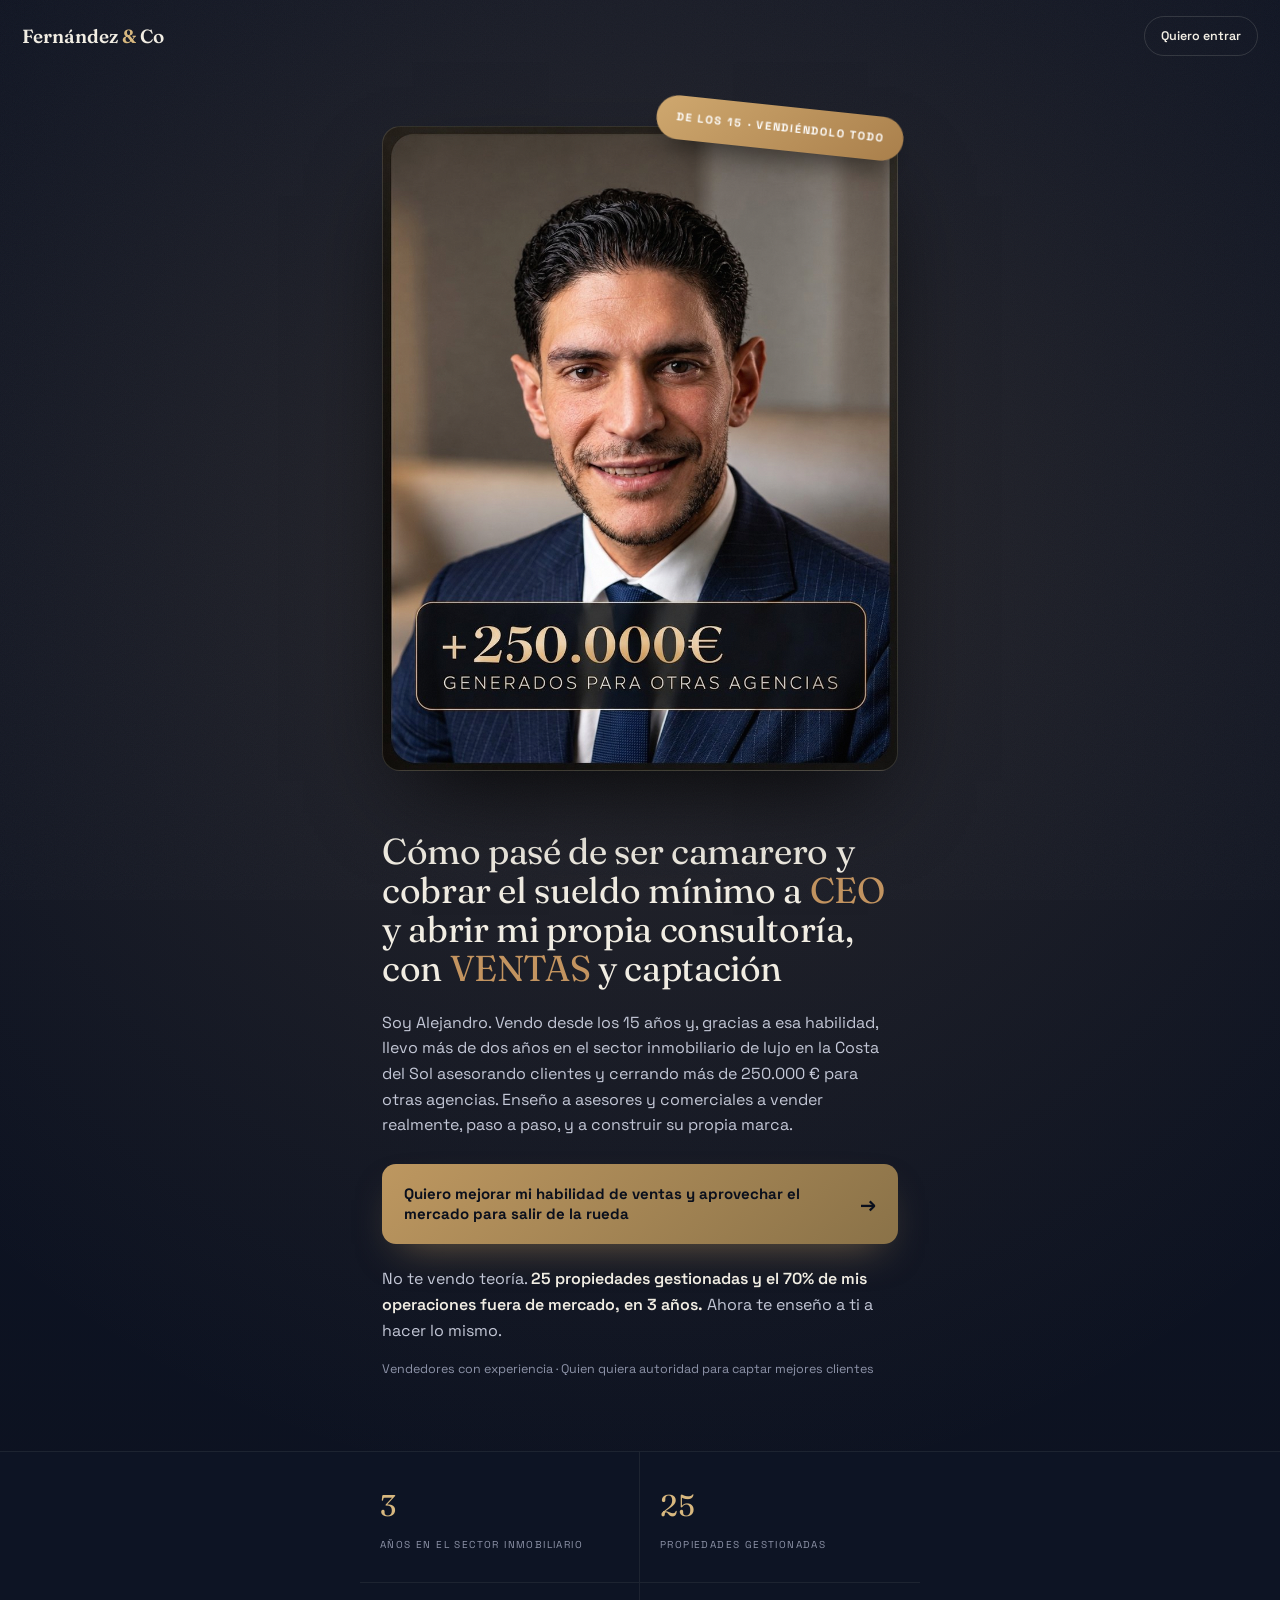
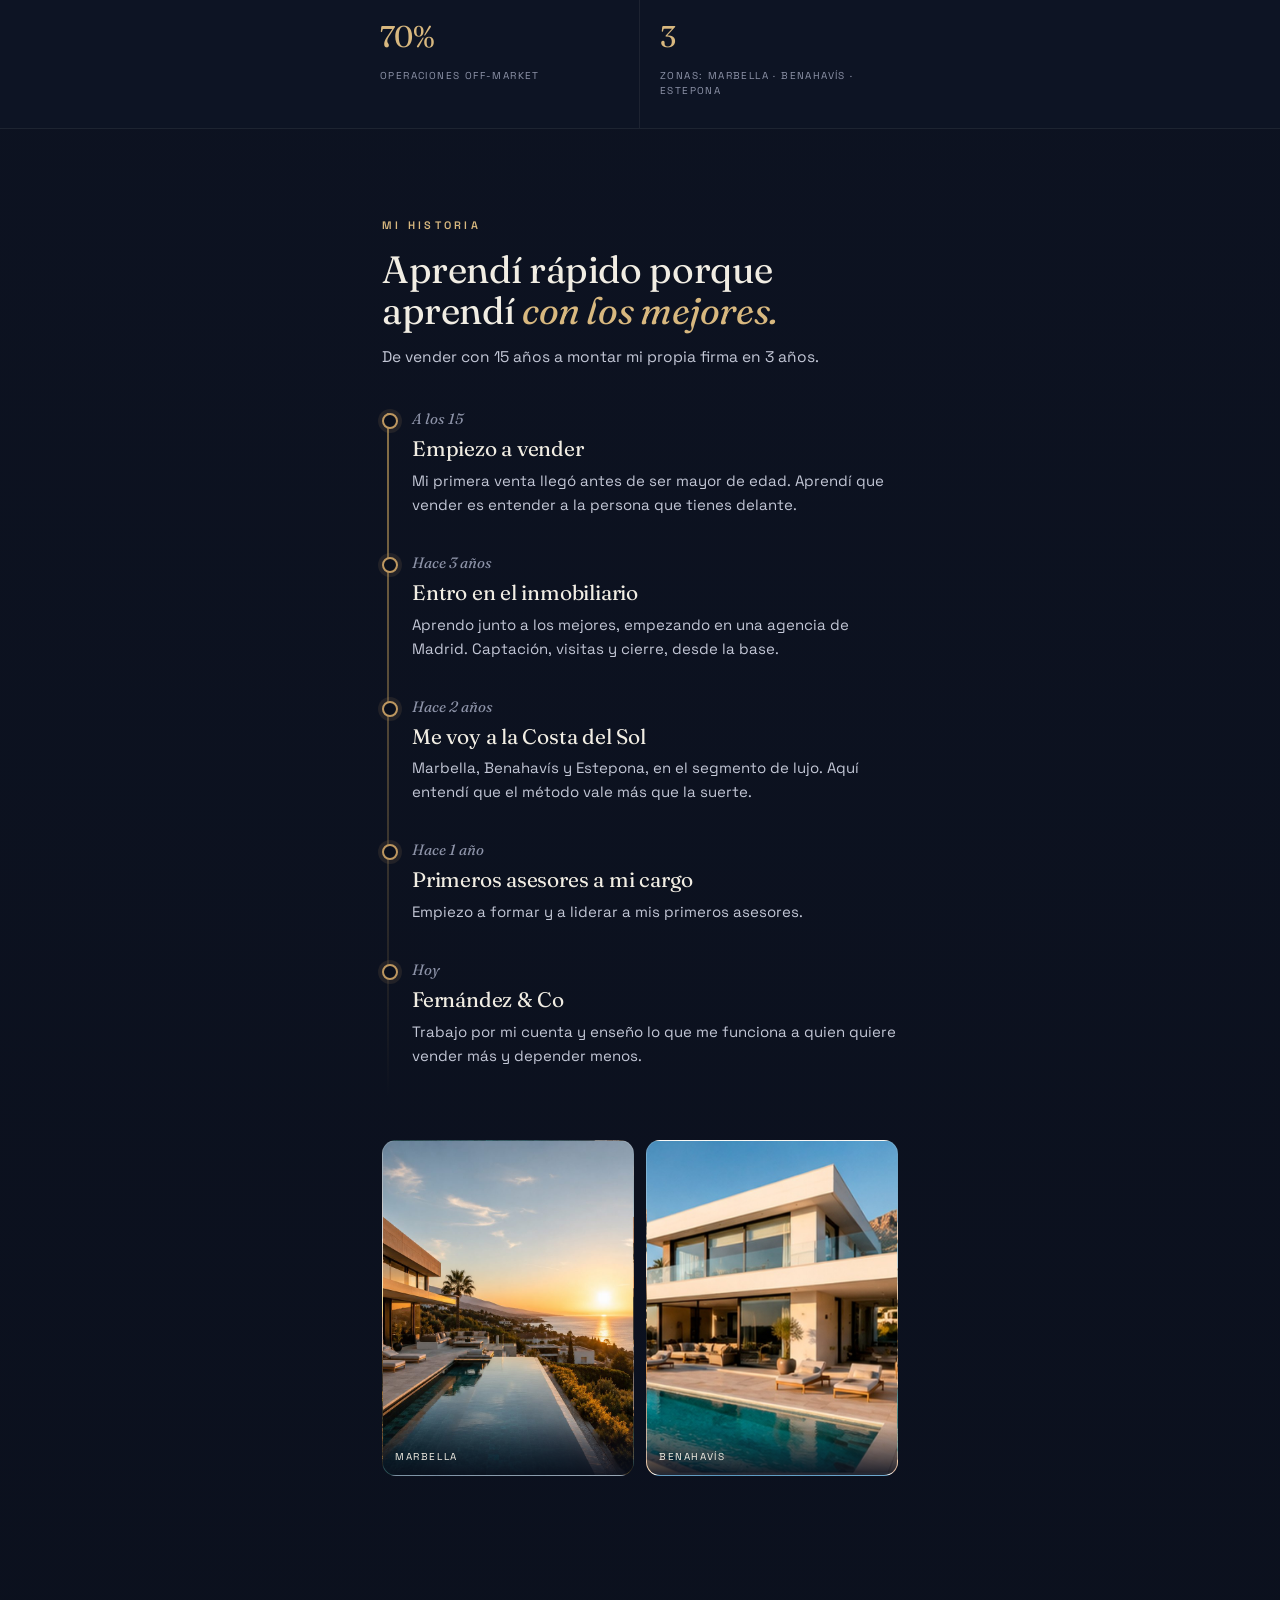
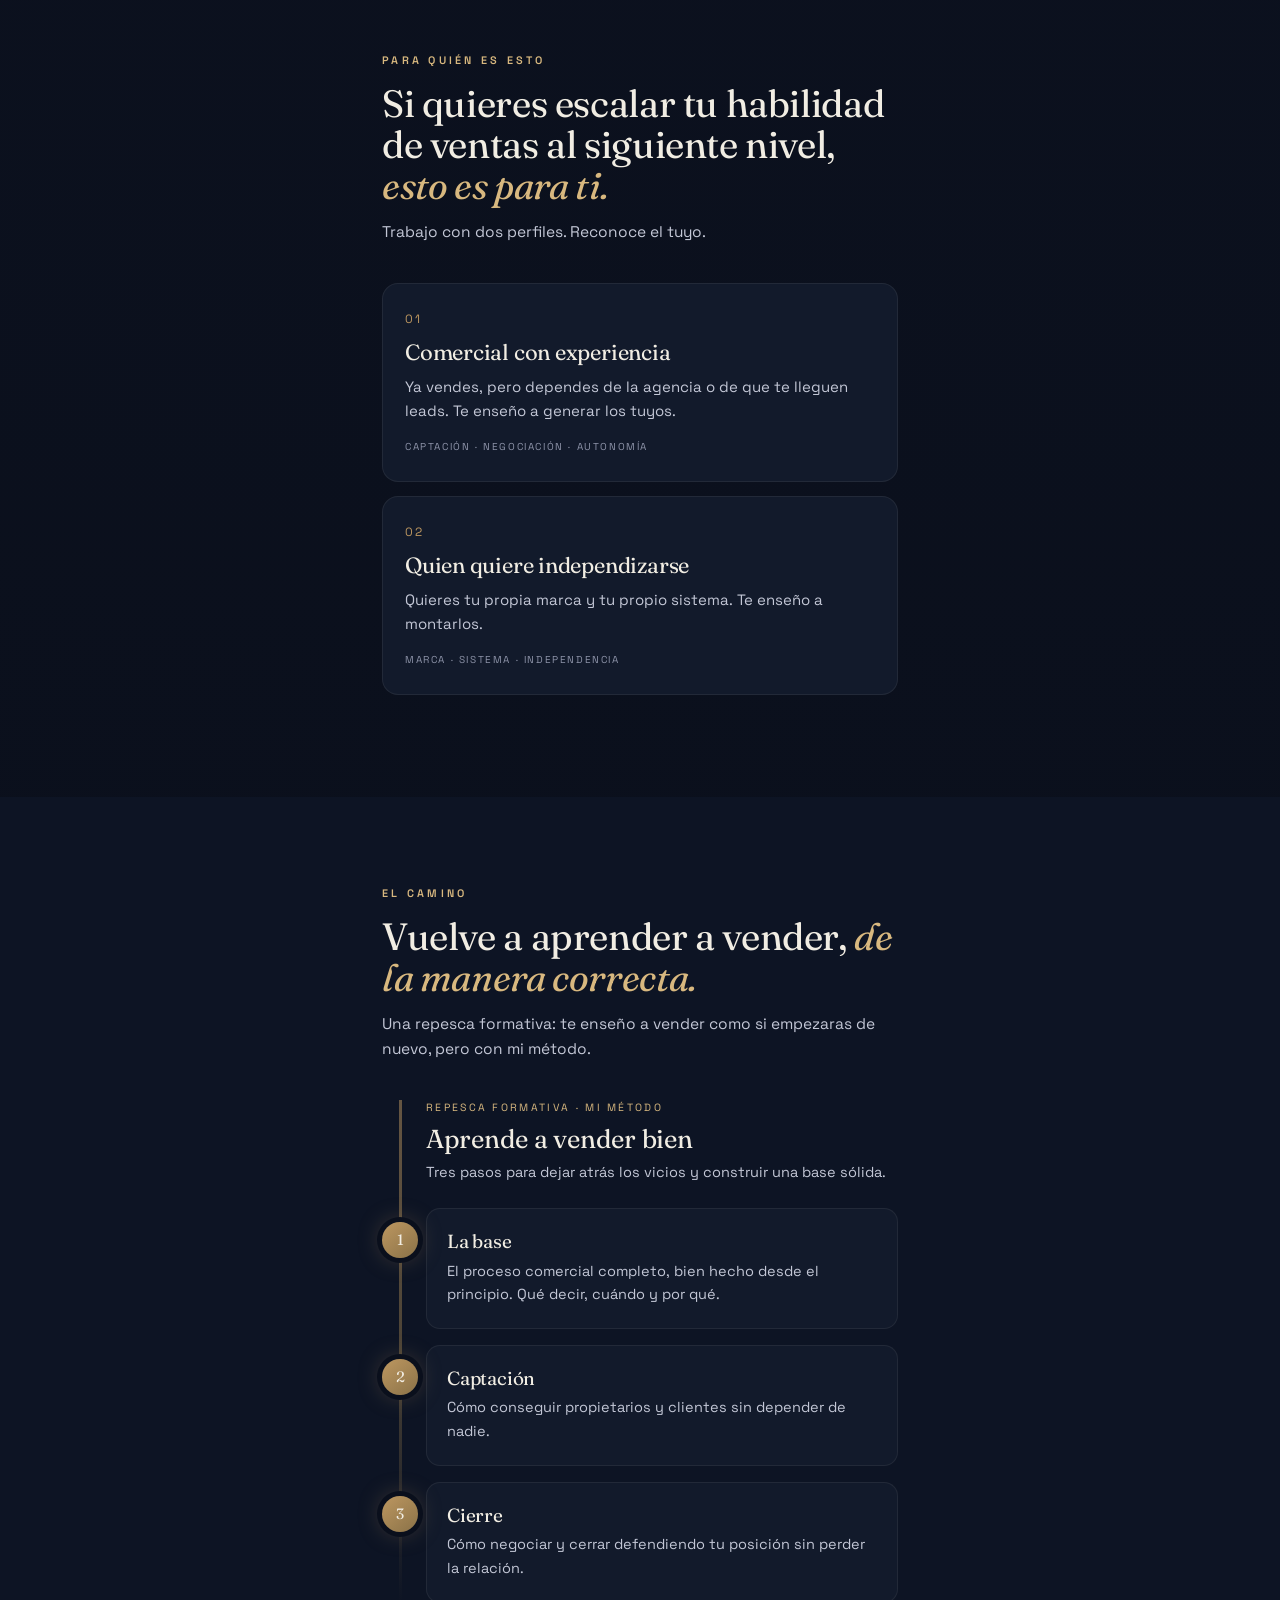
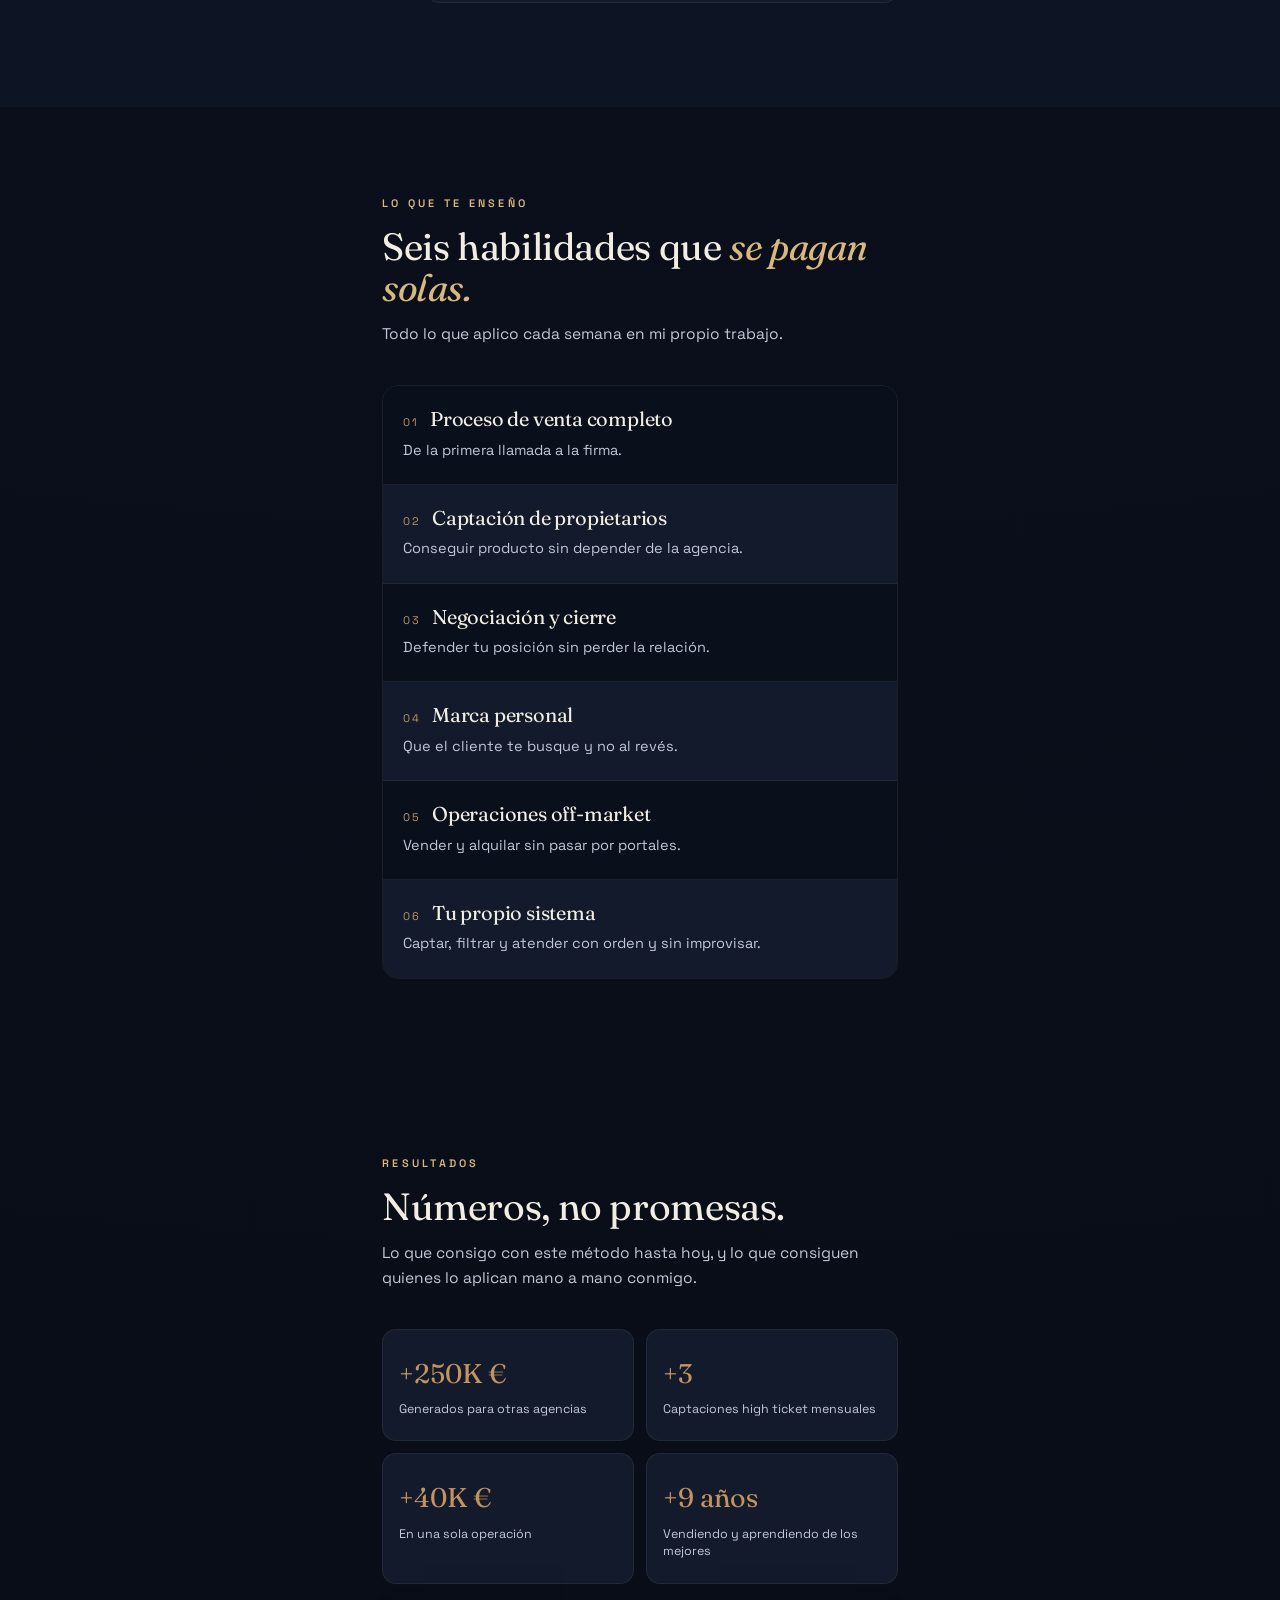
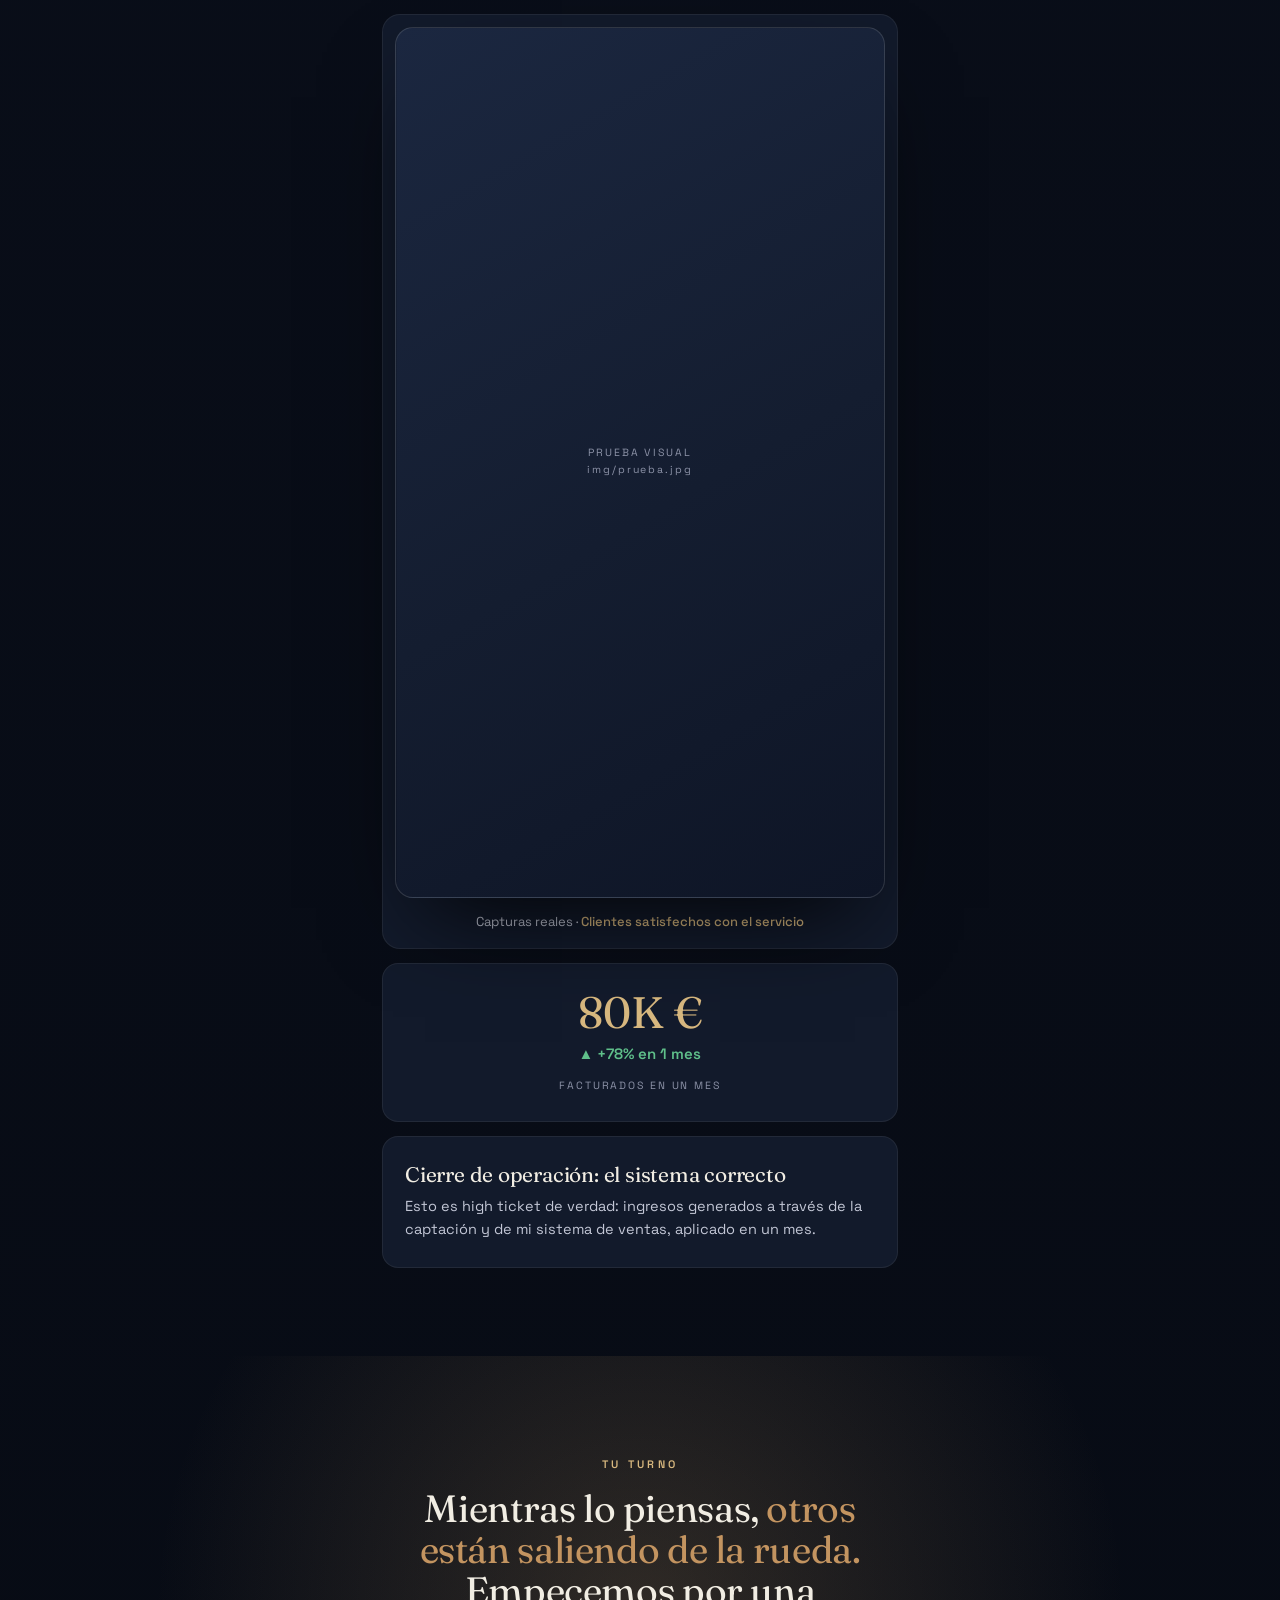
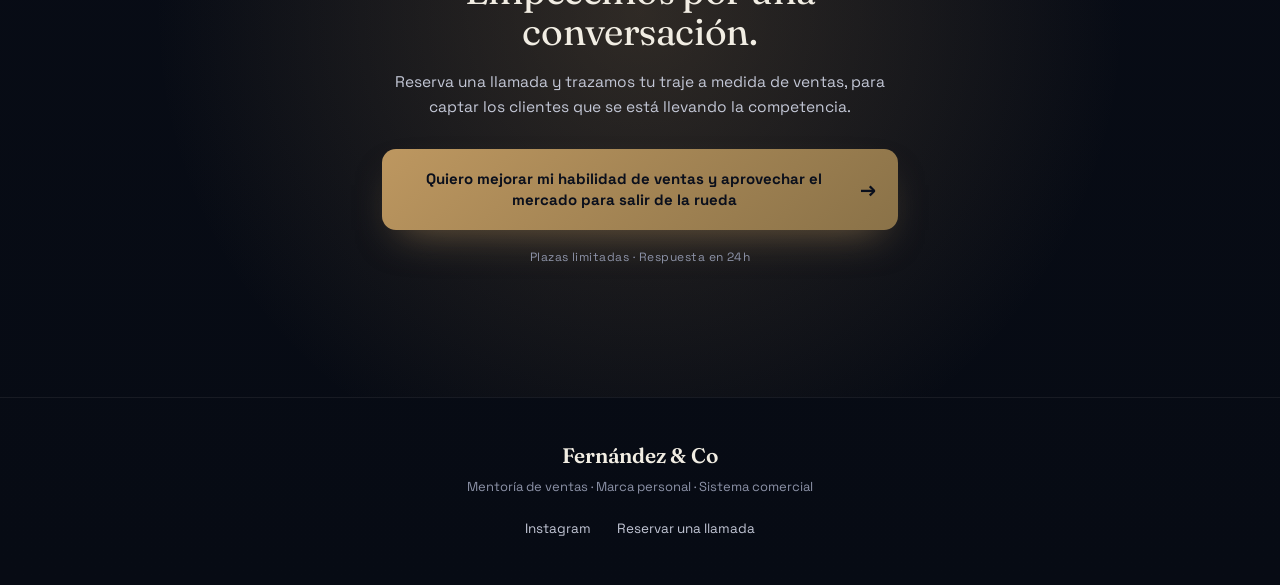
==== index.html @ 649ecc11 "Add files via upload" ====
<!DOCTYPE html>
<html lang="es">
<head>
<meta charset="UTF-8">
<meta name="viewport" content="width=device-width, initial-scale=1.0, viewport-fit=cover">
<title>Fernández &amp; Co — Mentoría de ventas inmobiliarias</title>
<meta name="description" content="Mentoría de ventas para asesores inmobiliarios. Aprende a captar, cerrar y montar tu propio sistema con Alejandro, asesor en la Costa del Sol.">
<link rel="preconnect" href="https://fonts.googleapis.com">
<link rel="preconnect" href="https://fonts.gstatic.com" crossorigin>
<link href="https://fonts.googleapis.com/css2?family=Fraunces:ital,opsz,wght@0,9..144,300;0,9..144,400;0,9..144,600;1,9..144,300;1,9..144,400&family=Space+Grotesk:wght@400;500;600;700&display=swap" rel="stylesheet">
<style>
/* =====================================================================
   ESTRUCTURA (de arriba abajo, una sola columna):
   01 NAV fija          06 EL CAMINO (ruta 1 + puente + ruta 2)
   02 HERO + foto       07 LO QUE DOMINO (lista numerada)
   03 CIFRAS 2x2        08 RESULTADOS (4 cifras + prueba visual)
   04 HISTORIA          09 CTA FINAL
   05 PARA QUIÉN ES     10 FOOTER

   DÓNDE VAN LAS FOTOS (crea una carpeta "img" junto a este archivo):
     img/retrato.jpg  → vertical 1000x1280 · hero
     img/lugar-1.jpg  → vertical 800x900  · historia, izquierda
     img/lugar-2.jpg  → vertical 800x900  · historia, derecha
     img/prueba.jpg   → vertical 780x1365 · captura de pantalla / prueba
   Mientras no existan, se ve un marco con degradado. Nada se rompe.
   ===================================================================== */

:root{
  --bg:#0A0F1C;
  --bg-2:#0D1424;
  --panel:#121A2B;
  --panel-2:#161F34;
  --ink:#F1EDE3;
  --ink-soft:#C3C7D6;
  --ink-dim:#8D93A8;
  --accent:#BD9760;
  --accent-2:#8A7248;
  --accent-bright:#D8B87F;
  --line:rgba(241,237,227,0.14);
  --line-soft:rgba(241,237,227,0.07);
  --maxw:560px;

  --img-retrato:url('[data-uri]');
  --img-lugar1:url('[data-uri]');
  --img-lugar2:url('[data-uri]');
  --img-prueba:url('img/prueba.jpg');
  --ph:linear-gradient(150deg,#1B2740 0%,#141D30 55%,#0E1526 100%);
}
*{margin:0;padding:0;box-sizing:border-box;}
html{scroll-behavior:smooth;}
body{
  background:var(--bg);
  color:var(--ink);
  font-family:'Space Grotesk',sans-serif;
  line-height:1.6;
  overflow-x:hidden;
  -webkit-font-smoothing:antialiased;
  padding-top:env(safe-area-inset-top,0px);
  padding-bottom:env(safe-area-inset-bottom,0px);
}
/* grano de película sobre todo el documento */
body::before{
  content:"";position:fixed;inset:0;z-index:3;pointer-events:none;opacity:.05;
  background-image:url("data:image/svg+xml;utf8,<svg xmlns='http://www.w3.org/2000/svg' width='120' height='120'><filter id='n'><feTurbulence type='fractalNoise' baseFrequency='.9' numOctaves='3'/></filter><rect width='120' height='120' filter='url(%23n)' opacity='.6'/></svg>");
}
a{color:inherit;text-decoration:none;}
img{max-width:100%;display:block;}
a:focus-visible,button:focus-visible{outline:2px solid var(--accent-bright);outline-offset:3px;}

h1,h2,h3,h4,.serif{font-family:'Fraunces',serif;font-weight:400;line-height:1.08;letter-spacing:-.01em;}
em{font-style:italic;color:var(--accent-bright);}
.wrap{width:100%;max-width:var(--maxw);margin:0 auto;padding:0 22px;}
.eyebrow{
  display:block;font-size:.68rem;font-weight:600;letter-spacing:.3em;
  text-transform:uppercase;color:var(--accent-bright);margin-bottom:14px;
}
section{padding:88px 0;position:relative;}
.sec-head{margin-bottom:38px;}
.sec-head h2{font-size:clamp(28px,8.5vw,38px);margin-bottom:14px;}
.sec-head p{color:var(--ink-soft);font-size:15.5px;}

/* ---- transición de entrada: todo lo que lleva .reveal ---- */
.reveal{
  opacity:0;transform:translateY(26px);
  transition:opacity .9s cubic-bezier(.2,.7,.2,1), transform .9s cubic-bezier(.2,.7,.2,1);
}
.reveal.in{opacity:1;transform:none;}
@media (prefers-reduced-motion:reduce){
  *{animation:none !important;transition-duration:.001ms !important;scroll-behavior:auto !important;}
  .reveal{opacity:1;transform:none;}
}

/* ---- botón principal (multilínea + flecha) ---- */
.cta-btn{
  display:flex;align-items:center;justify-content:space-between;gap:16px;
  width:100%;background:linear-gradient(140deg,var(--accent),var(--accent-2));
  color:#0A0F1C;font-weight:700;font-size:15px;line-height:1.35;
  padding:20px 22px;border-radius:14px;
  box-shadow:0 18px 40px -18px rgba(189,151,96,.55);
  transition:transform .3s ease, box-shadow .3s ease;
}
.cta-btn:active{transform:scale(.985);}
.cta-btn span.arrow{font-size:20px;flex-shrink:0;}

/* ============ 01 NAV ============ */
nav{
  position:fixed;top:0;left:0;right:0;z-index:50;
  display:flex;align-items:center;justify-content:space-between;
  padding:16px 22px;padding-top:calc(16px + env(safe-area-inset-top,0px));
  transition:background .35s ease, padding .35s ease, border-color .35s ease;
  border-bottom:1px solid transparent;
}
nav.scrolled{
  background:rgba(10,15,28,.86);backdrop-filter:blur(12px);
  border-bottom-color:var(--line-soft);padding-top:calc(11px + env(safe-area-inset-top,0px));padding-bottom:11px;
}
.brand{font-family:'Fraunces',serif;font-size:19px;font-weight:600;}
.brand b{color:var(--accent-bright);font-weight:600;}
.nav-cta{
  font-size:12.5px;font-weight:600;border:1px solid var(--line);
  padding:9px 16px;border-radius:999px;color:var(--ink);
  transition:background .25s ease,color .25s ease,border-color .25s ease;
}
.nav-cta:hover{background:var(--accent);color:#0A0F1C;border-color:var(--accent);}

/* ============ 02 HERO ============ */
.hero{padding:120px 0 72px;position:relative;overflow:hidden;}
.hero::after{ /* halo de color detrás del titular */
  content:"";position:absolute;top:-10%;left:50%;transform:translateX(-50%);
  width:150%;aspect-ratio:1;z-index:-1;
  background:radial-gradient(circle at 50% 35%, rgba(189,151,96,.16), transparent 62%);
}
.hero h1{font-size:clamp(26px,7.6vw,36px);margin-bottom:22px;}
.hl{color:#c39460;}
.hero .lede{color:var(--ink-soft);font-size:16px;margin-bottom:16px;}
.hero .lede b{color:var(--ink);font-weight:600;}
.hero .cta-btn{margin-top:26px;}
.hero-sub{
  margin-top:16px;font-size:12.5px;color:var(--ink-dim);line-height:1.6;
}
.hero-visual{margin:6px 0 30px;position:relative;}
.hero-badge{position:absolute;top:-20px;right:-6px;z-index:3;transform:rotate(6deg);
  background:linear-gradient(140deg,#cfa86f,#a97f4b);color:#fff;font-weight:700;
  font-size:clamp(9px,2.9vw,11px);letter-spacing:.16em;text-transform:uppercase;white-space:nowrap;
  padding:13px 20px;border-radius:999px;box-shadow:0 14px 30px -12px rgba(0,0,0,.75);}
.hero .frame{background-color:#0b0a08;}
.hero .cta-btn + .lede{margin-top:22px;}
.hero-tag{
  display:inline-block;font-size:10.5px;font-weight:600;letter-spacing:.2em;
  text-transform:uppercase;color:var(--accent-bright);
  border:1px solid var(--accent-2);border-radius:999px;padding:7px 14px;margin-bottom:16px;
}
.frame{
  position:relative;border-radius:18px;overflow:hidden;
  border:1px solid var(--line);box-shadow:0 40px 90px -30px rgba(0,0,0,.9);
  background-image:var(--img-retrato),var(--ph);
  background-size:cover;background-position:center;
  aspect-ratio:4/5;
}
.frame.tall{aspect-ratio:9/16;background-image:var(--img-prueba),var(--ph);}
.frame .ph-label{
  position:absolute;inset:0;display:flex;align-items:center;justify-content:center;
  font-size:10.5px;letter-spacing:.18em;color:var(--ink-dim);text-align:center;z-index:0;
}
.frame-cap{
  position:absolute;left:0;right:0;bottom:0;z-index:2;
  padding:46px 20px 18px;
  background:linear-gradient(180deg,transparent,rgba(10,15,28,.92));
}
.frame-cap .big{font-family:'Fraunces',serif;font-size:27px;color:var(--ink);}
.frame-cap .small{font-size:10.5px;letter-spacing:.16em;text-transform:uppercase;color:var(--ink-dim);margin-top:5px;}

/* ============ 03 CIFRAS ============ */
.stats{padding:0;border-top:1px solid var(--line-soft);border-bottom:1px solid var(--line-soft);background:var(--bg-2);}
.stats-grid{
  display:grid;grid-template-columns:1fr 1fr;
  max-width:var(--maxw);margin:0 auto;
}
.stat{padding:30px 20px;border-right:1px solid var(--line-soft);border-bottom:1px solid var(--line-soft);}
.stat:nth-child(2n){border-right:none;}
.stat:nth-child(n+3){border-bottom:none;}
.stat .n{font-family:'Fraunces',serif;font-size:30px;color:var(--accent-bright);}
.stat .l{font-size:10px;letter-spacing:.14em;text-transform:uppercase;color:var(--ink-dim);margin-top:7px;line-height:1.5;}

/* ============ 04 HISTORIA ============ */
.tl{position:relative;padding-left:30px;}
.tl::before{content:"";position:absolute;left:5px;top:6px;bottom:6px;width:2px;background:linear-gradient(180deg,var(--accent-2),transparent);}
.tl-item{position:relative;padding-bottom:34px;}
.tl-item::before{
  content:"";position:absolute;left:-30px;top:6px;width:12px;height:12px;border-radius:50%;
  background:var(--bg);border:2px solid var(--accent);box-shadow:0 0 0 4px rgba(189,151,96,.12);
}
.tl-item .when{font-family:'Fraunces',serif;font-style:italic;font-size:15px;color:var(--ink-dim);margin-bottom:6px;}
.tl-item h3{font-size:21px;margin-bottom:9px;}
.tl-item p{color:var(--ink-soft);font-size:15px;}
.photo-row{display:grid;grid-template-columns:1fr 1fr;gap:12px;margin-top:38px;}
.photo{
  position:relative;aspect-ratio:3/4;border-radius:14px;overflow:hidden;border:1px solid var(--line);
  background-size:cover;background-position:center;
}
.photo.a{background-image:var(--img-lugar1),var(--ph);}
.photo.b{background-image:var(--img-lugar2),var(--ph);}
.photo .cap{
  position:absolute;left:0;right:0;bottom:0;padding:28px 12px 10px;
  background:linear-gradient(180deg,transparent,rgba(10,15,28,.9));
  font-size:10px;letter-spacing:.16em;text-transform:uppercase;color:var(--ink);
}

/* ============ 05 PARA QUIÉN ES ============ */
.seg{
  background:var(--panel);border:1px solid var(--line-soft);border-radius:16px;
  padding:26px 22px;margin-bottom:14px;
  transition:border-color .3s ease,transform .3s ease;
}
.seg:hover{border-color:var(--accent-2);transform:translateY(-3px);}
.seg .num{font-size:12px;letter-spacing:.2em;color:var(--accent);margin-bottom:12px;}
.seg h3{font-size:22px;margin-bottom:10px;}
.seg p{color:var(--ink-soft);font-size:15px;}
.seg .tagx{margin-top:16px;font-size:10px;letter-spacing:.16em;text-transform:uppercase;color:var(--ink-dim);}

/* ============ 06 EL CAMINO ============ */
.camino{background:var(--bg-2);}
.road{position:relative;padding-left:44px;}
.road::before{content:"";position:absolute;left:17px;top:0;bottom:0;width:3px;background:linear-gradient(180deg,var(--accent),var(--accent-2),transparent);opacity:.5;}
.road-phase{margin:6px 0 24px;}
.road-phase .rp-num{display:block;font-size:10.5px;letter-spacing:.22em;text-transform:uppercase;color:var(--accent-bright);margin-bottom:8px;}
.road-phase h3{font-size:26px;margin-bottom:8px;}
.road-phase p{color:var(--ink-soft);font-size:14.5px;}
.road-step{position:relative;margin-bottom:16px;}
.rs-node{
  position:absolute;left:-44px;top:14px;width:36px;height:36px;border-radius:50%;
  display:flex;align-items:center;justify-content:center;
  font-family:'Fraunces',serif;font-size:15px;color:var(--ink);
  background:linear-gradient(140deg,var(--accent),var(--accent-2));
  box-shadow:0 0 0 5px rgba(10,15,28,1), 0 0 24px rgba(189,151,96,.35);
}
.rs-card{background:var(--panel);border:1px solid var(--line-soft);border-radius:14px;padding:22px 20px;}
.rs-card h4{font-size:19px;margin-bottom:8px;}
.rs-card p{color:var(--ink-soft);font-size:14.5px;}
.road-bridge{
  margin:26px 0 30px;padding:16px 20px;border:1px dashed var(--accent-2);border-radius:999px;
  font-size:13.5px;text-align:center;color:var(--ink-soft);
}
.road-bridge b{color:var(--accent-bright);font-weight:600;}

/* ============ 07 LO QUE DOMINO ============ */
.skill-list{border:1px solid var(--line-soft);border-radius:16px;overflow:hidden;}
.skill{padding:22px 20px;border-bottom:1px solid var(--line-soft);background:var(--bg);}
.skill:nth-child(even){background:var(--panel);}
.skill:last-child{border-bottom:none;}
.skill .top{display:flex;align-items:baseline;gap:12px;}
.skill .num{font-size:11px;letter-spacing:.14em;color:var(--accent);}
.skill h3{font-size:20px;}
.skill p{color:var(--ink-soft);font-size:14.5px;margin-top:7px;}

/* ============ 08 RESULTADOS ============ */
.res-grid{display:grid;grid-template-columns:1fr 1fr;gap:12px;margin-bottom:30px;}
.res{background:var(--panel);border:1px solid var(--line-soft);border-radius:14px;padding:22px 16px;}
.res .n{font-family:'Fraunces',serif;font-size:27px;color:#c39460;}
.res .l{font-size:12.5px;color:var(--ink-soft);margin-top:6px;line-height:1.4;}
.proof-shot{background:var(--panel);border:1px solid var(--line-soft);border-radius:18px;padding:12px;}
.shot-cap{text-align:center;font-size:13px;color:var(--ink-soft);padding:14px 6px 4px;}
.shot-cap b{color:var(--accent-bright);font-weight:500;}
.proof-card{background:var(--panel);border:1px solid var(--line-soft);border-radius:16px;padding:26px 22px;margin-top:14px;}
.proof-card.growth{text-align:center;}
.proof-card .big{font-family:'Fraunces',serif;font-size:44px;color:var(--accent-bright);line-height:1;}
.proof-card .pct{color:#5FBF8A;font-weight:600;font-size:15px;margin-top:8px;}
.proof-card .l{font-size:10.5px;letter-spacing:.18em;text-transform:uppercase;color:var(--ink-dim);margin-top:12px;}
.proof-card h4{font-size:21px;margin-bottom:9px;}
.proof-card p{color:var(--ink-soft);font-size:14.5px;}

/* ============ 09 CTA FINAL ============ */
.final{position:relative;text-align:center;padding:100px 0;overflow:hidden;}
.final::before{
  content:"";position:absolute;inset:0;z-index:0;
  background:radial-gradient(circle at 50% 40%, rgba(189,151,96,.22), transparent 65%);
}
.final .wrap{position:relative;z-index:1;}
.final h2{font-size:clamp(28px,8.5vw,38px);margin-bottom:18px;}
.final p{color:var(--ink-soft);font-size:15.5px;margin-bottom:30px;}
.final .fine{margin-top:18px;font-size:12px;color:var(--ink-dim);letter-spacing:.04em;}

/* ============ 10 FOOTER ============ */
footer{border-top:1px solid var(--line-soft);padding:46px 0;text-align:center;}
footer .brand{font-size:21px;margin-bottom:10px;}
footer .tag{font-size:13px;color:var(--ink-dim);margin-bottom:20px;}
.footer-links{display:flex;justify-content:center;gap:26px;font-size:13.5px;color:var(--ink-soft);}
.footer-links a:hover{color:var(--accent-bright);}

/* en pantallas grandes la página sigue siendo una columna de móvil centrada */
@media (min-width:720px){
  body{background:radial-gradient(circle at 50% 0%, #0E1424, #070B14);}
  .wrap,.stats-grid{max-width:var(--maxw);}
}

/* ---------- pantalla de aplicación ---------- */
.apply{position:fixed;inset:0;z-index:200;background:radial-gradient(120% 60% at 50% 100%,rgba(189,151,96,.10),transparent 60%),var(--bg);
  opacity:0;visibility:hidden;transform:translateY(26px);transition:opacity .45s ease,transform .55s cubic-bezier(.2,.8,.2,1),visibility 0s .55s;}
.apply{pointer-events:none;}
.apply.open{pointer-events:auto;opacity:1;visibility:visible;transform:none;transition:opacity .45s ease,transform .55s cubic-bezier(.2,.8,.2,1);}
.ap-bar{position:absolute;top:0;left:0;right:0;height:3px;z-index:3;background:var(--line-soft);}
.ap-bar i{display:block;height:100%;width:0;background:linear-gradient(90deg,var(--accent-2),var(--accent-bright));transition:width .6s ease;}
.ap-top{position:absolute;top:0;left:0;right:0;z-index:2;display:flex;justify-content:space-between;align-items:center;
  max-width:560px;margin:0 auto;padding:calc(22px + env(safe-area-inset-top,0px)) 22px 12px;background:linear-gradient(180deg,var(--bg) 72%,rgba(10,15,28,0));}
.ap-x{width:38px;height:38px;border-radius:50%;border:1px solid var(--line);color:var(--ink-soft);font-size:15px;background:transparent;cursor:pointer;}
.ap-x:hover{border-color:var(--accent);color:var(--ink);}
.ap-screen{position:absolute;inset:0;overflow-y:auto;opacity:0;visibility:hidden;transform:translateX(38px);
  transition:opacity .45s ease,transform .5s cubic-bezier(.2,.8,.2,1),visibility 0s .5s;}
.apply.open .ap-screen.on{opacity:1;visibility:visible;transform:none;transition:opacity .45s ease .08s,transform .5s cubic-bezier(.2,.8,.2,1) .08s;}
.ap-screen.past{transform:translateX(-38px);}
.ap-in{max-width:560px;margin:0 auto;min-height:100%;display:flex;flex-direction:column;justify-content:center;
  padding:calc(96px + env(safe-area-inset-top,0px)) 22px calc(36px + env(safe-area-inset-bottom,0px));}
.ap-in h2{font-size:clamp(30px,8.4vw,42px);margin-bottom:18px;}
.ap-in > p{color:var(--ink-soft);font-size:16.5px;margin-bottom:28px;}
.ap-in > p b{color:var(--ink);font-weight:600;}
.ap-fine{margin-top:18px;font-size:13px;color:var(--ink-dim);}
.ap-fine b{color:var(--ink-soft);font-weight:600;}
.ap-field{margin-bottom:18px;}
.ap-field label{display:block;font-size:13.5px;color:var(--ink-dim);margin-bottom:8px;}
.ap-field input,.ap-field select{width:100%;height:56px;border-radius:14px;border:1px solid var(--line);background:rgba(241,237,227,.04);
  color:var(--ink);font:inherit;font-size:16px;padding:0 18px;outline:none;transition:border-color .2s,background .2s;}
.ap-field input::placeholder{color:var(--ink-dim);}
.ap-field input:focus,.ap-field select:focus{border-color:var(--accent);background:rgba(241,237,227,.07);}
.ap-field select option{background:#0D1424;color:var(--ink);}
.ap-field textarea{width:100%;min-height:150px;resize:none;border-radius:14px;border:1px solid var(--line);background:rgba(241,237,227,.04);color:var(--ink);font:inherit;font-size:16px;line-height:1.5;padding:16px 18px;outline:none;transition:border-color .2s,background .2s;}
.ap-field textarea::placeholder{color:var(--ink-dim);}
.ap-field textarea:focus{border-color:var(--accent);background:rgba(241,237,227,.07);}
.ap-field.err textarea{border-color:#c4636b;}
.ap-sub{color:var(--ink-soft);font-size:16.5px;margin-bottom:22px;}
.ap-phone{display:grid;grid-template-columns:112px 1fr;gap:12px;}
.ap-field.err input,.ap-field.err select{border-color:#c4636b;}
.ap-msg{display:none;color:#e08a92;font-size:12.5px;margin-top:7px;}
.ap-field.err .ap-msg{display:block;}
.ap-check{display:flex;gap:12px;align-items:flex-start;font-size:15px;color:var(--ink-soft);margin:6px 0 26px;cursor:pointer;}
.ap-check input{width:22px;height:22px;flex-shrink:0;margin-top:1px;accent-color:var(--accent);}
.ap-check.err{color:#e08a92;}
.ap-row{display:flex;align-items:center;gap:18px;}
.ap-row .cta-btn{width:auto;min-width:190px;}
.ap-hint{font-size:13.5px;color:var(--ink-dim);}
.ap-foot{display:flex;justify-content:space-between;align-items:center;margin-top:34px;font-size:15px;color:var(--ink-dim);}
.ap-back{background:none;border:0;color:var(--ink-dim);font:inherit;cursor:pointer;padding:6px 0;}
.ap-back:hover{color:var(--ink);}
.ap-wa{margin-bottom:14px;}
@media (max-width:420px){.ap-hint{display:none;}.ap-row .cta-btn{width:100%;}}

.ap-opt{display:flex;align-items:center;gap:18px;width:100%;text-align:left;padding:18px 20px;border-radius:20px;border:1px solid var(--line);
  background:rgba(241,237,227,.03);color:var(--ink);font:inherit;font-weight:600;font-size:17px;line-height:1.35;cursor:pointer;margin-bottom:14px;transition:border-color .2s,background .2s,transform .15s;}
.ap-opt i{flex-shrink:0;width:44px;height:44px;border-radius:12px;border:1px solid var(--accent-2);display:grid;place-items:center;
  font-family:'Fraunces',serif;font-style:normal;font-weight:400;color:var(--accent);background:rgba(189,151,96,.08);}
.ap-opt:hover,.ap-opt.sel{border-color:var(--accent);background:rgba(189,151,96,.10);}
.ap-opt:active{transform:scale(.985);}
.ap-done .ap-in{align-items:stretch;text-align:center;}
.ap-done .eyebrow{display:block;}
.ap-card{border:1px solid var(--line);border-radius:26px;background:rgba(241,237,227,.03);padding:28px 24px;text-align:left;color:var(--ink-soft);font-size:16px;line-height:1.7;margin-top:6px;}
.ap-card p+p{margin-top:16px;}
.ap-pills{display:flex;flex-wrap:wrap;gap:10px;justify-content:center;margin-top:22px;}
.ap-pill{border:1px solid var(--line);border-radius:999px;padding:11px 18px;font-size:14px;color:var(--ink-soft);}
.ap-vid{display:block;margin-top:28px;font-size:11px;letter-spacing:.18em;text-transform:uppercase;color:var(--ink-dim);}
.ap-vid:hover{color:var(--accent-bright);}
.ap-preview,.ap-fail{display:none;margin-top:18px;font-size:12.5px;line-height:1.5;color:#e08a92;}
.ap-fail a{color:var(--accent-bright);text-decoration:underline;}
</style>
</head>
<body>

<nav id="nav">
  <div class="brand">Fernández <b>&amp;</b> Co</div>
  <a class="nav-cta" href="#contacto">Quiero entrar</a>
</nav>

<header class="hero">
  <div class="wrap">
    <div class="hero-visual reveal">
      <span class="hero-badge">DE LOS 15 · VENDIÉNDOLO TODO</span>
      <div class="frame"></div>
    </div>
    <span class="eyebrow reveal">VENTAS Y CAPTACIÓN · CLOSER-SETTER-COMERCIALES</span>
    <h1 class="reveal">Cómo pasé de ser camarero y cobrar el sueldo mínimo a <span class="hl">CEO</span> y abrir mi propia consultoría, con <span class="hl">VENTAS</span> y captación</h1>
    <p class="lede reveal">Soy Alejandro. Vendo desde los 15 años y, gracias a esa habilidad, llevo más de dos años en el sector inmobiliario de lujo en la Costa del Sol asesorando clientes y cerrando más de 250.000 € para otras agencias. Enseño a asesores y comerciales a vender realmente, paso a paso, y a construir su propia marca.</p>
    <a class="cta-btn reveal" href="#contacto">
      <span>Quiero mejorar mi habilidad de ventas y aprovechar el mercado para salir de la rueda</span>
      <span class="arrow">→</span>
    </a>
    <p class="lede reveal">No te vendo teoría. <b>25 propiedades gestionadas y el 70% de mis operaciones fuera de mercado, en 3 años.</b> Ahora te enseño a ti a hacer lo mismo.</p>
    <p class="hero-sub reveal">Vendedores con experiencia · Quien quiera autoridad para captar mejores clientes</p>
  </div>
</header>

<section class="stats">
  <div class="stats-grid">
    <div class="stat reveal"><div class="n">3</div><div class="l">Años en el sector inmobiliario</div></div>
    <div class="stat reveal"><div class="n">25</div><div class="l">Propiedades gestionadas</div></div>
    <div class="stat reveal"><div class="n">70%</div><div class="l">Operaciones off-market</div></div>
    <div class="stat reveal"><div class="n">3</div><div class="l">Zonas: Marbella · Benahavís · Estepona</div></div>
  </div>
</section>

<section class="story">
  <div class="wrap">
    <div class="sec-head reveal">
      <span class="eyebrow">MI HISTORIA</span>
      <h2>Aprendí rápido porque aprendí <em>con los mejores.</em></h2>
      <p>De vender con 15 años a montar mi propia firma en 3 años.</p>
    </div>
    <div class="tl">
      <div class="tl-item reveal"><div class="when">A los 15</div><h3>Empiezo a vender</h3><p>Mi primera venta llegó antes de ser mayor de edad. Aprendí que vender es entender a la persona que tienes delante.</p></div>
      <div class="tl-item reveal"><div class="when">Hace 3 años</div><h3>Entro en el inmobiliario</h3><p>Aprendo junto a los mejores, empezando en una agencia de Madrid. Captación, visitas y cierre, desde la base.</p></div>
      <div class="tl-item reveal"><div class="when">Hace 2 años</div><h3>Me voy a la Costa del Sol</h3><p>Marbella, Benahavís y Estepona, en el segmento de lujo. Aquí entendí que el método vale más que la suerte.</p></div>
      <div class="tl-item reveal"><div class="when">Hace 1 año</div><h3>Primeros asesores a mi cargo</h3><p>Empiezo a formar y a liderar a mis primeros asesores.</p></div>
      <div class="tl-item reveal"><div class="when">Hoy</div><h3>Fernández &amp; Co</h3><p>Trabajo por mi cuenta y enseño lo que me funciona a quien quiere vender más y depender menos.</p></div>
    </div>
    <div class="photo-row reveal">
      <div class="photo a"><div class="cap">Marbella</div></div>
      <div class="photo b"><div class="cap">Benahavís</div></div>
    </div>
  </div>
</section>

<section>
  <div class="wrap">
    <div class="sec-head reveal">
      <span class="eyebrow">PARA QUIÉN ES ESTO</span>
      <h2>Si quieres escalar tu habilidad de ventas al siguiente nivel, <em>esto es para ti.</em></h2>
      <p>Trabajo con dos perfiles. Reconoce el tuyo.</p>
    </div>
    <div class="seg reveal"><div class="num">01</div><h3>Comercial con experiencia</h3><p>Ya vendes, pero dependes de la agencia o de que te lleguen leads. Te enseño a generar los tuyos.</p><div class="tagx">Captación · Negociación · Autonomía</div></div>
    <div class="seg reveal"><div class="num">02</div><h3>Quien quiere independizarse</h3><p>Quieres tu propia marca y tu propio sistema. Te enseño a montarlos.</p><div class="tagx">Marca · Sistema · Independencia</div></div>
  </div>
</section>

<section class="camino" id="camino">
  <div class="wrap">
    <div class="sec-head reveal">
      <span class="eyebrow">EL CAMINO</span>
      <h2>Vuelve a aprender a vender, <em>de la manera correcta.</em></h2>
      <p>Una repesca formativa: te enseño a vender como si empezaras de nuevo, pero con mi método.</p>
    </div>
    <div class="road">
      <div class="road-phase reveal"><span class="rp-num">REPESCA FORMATIVA · MI MÉTODO</span><h3>Aprende a vender bien</h3><p>Tres pasos para dejar atrás los vicios y construir una base sólida.</p></div>
      <div class="road-step reveal"><div class="rs-node">1</div><div class="rs-card"><h4>La base</h4><p>El proceso comercial completo, bien hecho desde el principio. Qué decir, cuándo y por qué.</p></div></div>
      <div class="road-step reveal"><div class="rs-node">2</div><div class="rs-card"><h4>Captación</h4><p>Cómo conseguir propietarios y clientes sin depender de nadie.</p></div></div>
      <div class="road-step reveal"><div class="rs-node">3</div><div class="rs-card"><h4>Cierre</h4><p>Cómo negociar y cerrar defendiendo tu posición sin perder la relación.</p></div></div>
    </div>
  </div>
</section>

<section>
  <div class="wrap">
    <div class="sec-head reveal">
      <span class="eyebrow">LO QUE TE ENSEÑO</span>
      <h2>Seis habilidades que <em>se pagan solas.</em></h2>
      <p>Todo lo que aplico cada semana en mi propio trabajo.</p>
    </div>
    <div class="skill-list">
      <div class="skill reveal"><div class="top"><span class="num">01</span><h3>Proceso de venta completo</h3></div><p>De la primera llamada a la firma.</p></div>
      <div class="skill reveal"><div class="top"><span class="num">02</span><h3>Captación de propietarios</h3></div><p>Conseguir producto sin depender de la agencia.</p></div>
      <div class="skill reveal"><div class="top"><span class="num">03</span><h3>Negociación y cierre</h3></div><p>Defender tu posición sin perder la relación.</p></div>
      <div class="skill reveal"><div class="top"><span class="num">04</span><h3>Marca personal</h3></div><p>Que el cliente te busque y no al revés.</p></div>
      <div class="skill reveal"><div class="top"><span class="num">05</span><h3>Operaciones off-market</h3></div><p>Vender y alquilar sin pasar por portales.</p></div>
      <div class="skill reveal"><div class="top"><span class="num">06</span><h3>Tu propio sistema</h3></div><p>Captar, filtrar y atender con orden y sin improvisar.</p></div>
    </div>
  </div>
</section>

<section>
  <div class="wrap">
    <div class="sec-head reveal">
      <span class="eyebrow">RESULTADOS</span>
      <h2>Números, no promesas.</h2>
      <p>Lo que consigo con este método hasta hoy, y lo que consiguen quienes lo aplican mano a mano conmigo.</p>
    </div>
    <div class="res-grid">
      <div class="res reveal"><div class="n">+250K €</div><div class="l">Generados para otras agencias</div></div>
      <div class="res reveal"><div class="n">+3</div><div class="l">Captaciones high ticket mensuales</div></div>
      <div class="res reveal"><div class="n">+40K €</div><div class="l">En una sola operación</div></div>
      <div class="res reveal"><div class="n">+9 años</div><div class="l">Vendiendo y aprendiendo de los mejores</div></div>
    </div>
    <div class="proof-shot reveal">
      <div class="frame tall"><div class="ph-label">PRUEBA VISUAL<br>img/prueba.jpg</div></div>
      <div class="shot-cap">Capturas reales · <b>Clientes satisfechos con el servicio</b></div>
    </div>
    <div class="proof-card growth reveal">
      <div class="big">80K €</div>
      <div class="pct">▲ +78% en 1 mes</div>
      <div class="l">Facturados en un mes</div>
    </div>
    <div class="proof-card reveal">
      <h4>Cierre de operación: el sistema correcto</h4>
      <p>Esto es high ticket de verdad: ingresos generados a través de la captación y de mi sistema de ventas, aplicado en un mes.</p>
    </div>
  </div>
</section>

<section class="final" id="contacto">
  <div class="wrap">
    <span class="eyebrow reveal">TU TURNO</span>
    <h2 class="reveal">Mientras lo piensas, <span class="hl">otros están saliendo de la rueda.</span> Empecemos por una conversación.</h2>
    <p class="reveal">Reserva una llamada y trazamos tu traje a medida de ventas, para captar los clientes que se está llevando la competencia.</p>
    <a class="cta-btn reveal" href="#contacto" data-apply>
      <span>Quiero mejorar mi habilidad de ventas y aprovechar el mercado para salir de la rueda</span>
      <span class="arrow">→</span>
    </a>
    <p class="fine reveal">Plazas limitadas · Respuesta en 24h</p>
  </div>
</section>

<footer>
  <div class="wrap">
    <div class="brand serif">Fernández &amp; Co</div>
    <div class="tag">Mentoría de ventas · Marca personal · Sistema comercial</div>
    <div class="footer-links">
      <a href="https://www.instagram.com/vvlexx/">Instagram</a>
      <a href="#contacto">Reservar una llamada</a>
    </div>
  </div>
</footer>

<div class="apply" id="apply" role="dialog" aria-modal="true" aria-hidden="true" aria-label="Solicitar plaza">
  <div class="ap-bar"><i id="apBar"></i></div>
  <div class="ap-top"><span class="brand">Fernández <b>&amp;</b> Co</span><button class="ap-x" type="button" data-close aria-label="Cerrar">✕</button></div>

  <section class="ap-screen on" id="apIntro"><div class="ap-in">
    <span class="eyebrow">VENTAS Y CAPTACIÓN · APLICA AHORA</span>
    <h2>Tienes la habilidad. Solo te falta el <em>método para escalarla.</em></h2>
    <p>Quizá ya vendes, o estás empezando a hacerlo, pero sientes que podrías cerrar más y captar mejores clientes. <b>Este es el primer paso.</b></p>
    <button class="cta-btn" type="button" data-next><span>Empezar</span><span class="arrow">→</span></button>
    <div class="ap-fine">Selección 1 a 1 · <b>plazas limitadas</b></div>
  </div></section>

  <section class="ap-screen ap-step" id="apForm"><div class="ap-in">
    <span class="eyebrow">TUS DATOS</span>
    <h2>Por favor, déjanos tus <em>datos de contacto</em> ✏️</h2>
    <p>Asegúrate de ponerlo bien: así podremos escribirte con toda la información que necesites.</p>
    <form id="apFormEl" novalidate autocomplete="on">
      <div class="ap-field"><label for="fNombre">Nombre</label><input id="fNombre" name="nombre" autocomplete="given-name" placeholder="Tu nombre"><div class="ap-msg">Escribe tu nombre.</div></div>
      <div class="ap-field"><label for="fApellidos">Apellidos</label><input id="fApellidos" name="apellidos" autocomplete="family-name" placeholder="Tus apellidos"><div class="ap-msg">Escribe tus apellidos.</div></div>
      <div class="ap-field"><label for="fTel">Número de teléfono</label>
        <div class="ap-phone">
          <select id="fPref" aria-label="Prefijo"><option value="34">🇪🇸 +34</option><option value="351">🇵🇹 +351</option><option value="33">🇫🇷 +33</option><option value="39">🇮🇹 +39</option><option value="49">🇩🇪 +49</option><option value="44">🇬🇧 +44</option><option value="1">🇺🇸 +1</option><option value="52">🇲🇽 +52</option><option value="54">🇦🇷 +54</option><option value="57">🇨🇴 +57</option><option value="56">🇨🇱 +56</option></select>
          <input id="fTel" name="tel" type="tel" inputmode="tel" autocomplete="tel-national" placeholder="612 34 56 78">
        </div><div class="ap-msg">Escribe un teléfono válido.</div></div>
      <div class="ap-field"><label for="fMail">Correo electrónico</label><input id="fMail" name="email" type="email" autocomplete="email" placeholder="nombre@ejemplo.com"><div class="ap-msg">Escribe un correo válido.</div></div>
      <label class="ap-check" id="fCheckW"><input type="checkbox" id="fCheck"><span>Acepto recibir comunicaciones con información relevante.</span></label>
      <div class="ap-row"><button class="cta-btn" type="submit"><span>Continuar</span><span class="arrow">→</span></button><span class="ap-hint">o pulsa Enter ↵</span></div>
    </form>
    <div class="ap-foot"><button class="ap-back" type="button" data-back>← Atrás</button><span class="ap-count"></span></div>
  </div></section>

  <section class="ap-screen ap-step" id="apJob"><div class="ap-in">
    <h2>¿A qué te <em>dedicas</em> actualmente? 💼</h2>
    <div class="ap-sub">Ej: soy camarero, soy comercial en una agencia, estudio, soy autónomo…</div>
    <form id="apJobEl" novalidate>
      <div class="ap-field"><textarea id="fJob" name="job" aria-label="¿A qué te dedicas actualmente?" placeholder="Escribe aquí tu respuesta…"></textarea><div class="ap-msg">Cuéntame a qué te dedicas.</div></div>
      <div class="ap-row"><button class="cta-btn" type="submit"><span>Continuar</span><span class="arrow">→</span></button><span class="ap-hint">o pulsa Enter ↵</span></div>
    </form>
    <div class="ap-foot"><button class="ap-back" type="button" data-back>← Atrás</button><span class="ap-count"></span></div>
  </div></section>

  <section class="ap-screen ap-step" id="apGoal"><div class="ap-in">
    <h2>¿Qué te gustaría lograr en <em>90 días</em> si trabajas conmigo? ✨</h2>
    <div class="ap-sub">Ej: cerrar mi primera operación, captar propietarios sin depender de la agencia, montar mi propia marca, dar el salto a autónomo… Explica bien tus objetivos para saber si de verdad podemos ayudarte :)</div>
    <form class="ap-q" novalidate>
      <div class="ap-field"><textarea name="objetivo" aria-label="Tu respuesta" placeholder="Escribe aquí tu respuesta…"></textarea><div class="ap-msg">Escribe tu respuesta para poder continuar.</div></div>
      <div class="ap-row"><button class="cta-btn" type="submit"><span>Continuar</span><span class="arrow">→</span></button><span class="ap-hint">o pulsa Enter ↵</span></div>
    </form>
    <div class="ap-foot"><button class="ap-back" type="button" data-back>← Atrás</button><span class="ap-count"></span></div>
  </div></section>
  <section class="ap-screen ap-step" id="apWhy"><div class="ap-in">
    <h2>¿Por qué motivo estás buscando un <em>cambio</em> en tu carrera? 🔄</h2>
    <div class="ap-sub">Ej: ganar más, dejar de depender de la agencia, captar mejores clientes, salir de la rueda… Explica bien tu caso para valorar si podemos ayudarte de verdad.</div>
    <form class="ap-q" novalidate>
      <div class="ap-field"><textarea name="motivo" aria-label="Tu respuesta" placeholder="Escribe aquí tu respuesta…"></textarea><div class="ap-msg">Escribe tu respuesta para poder continuar.</div></div>
      <div class="ap-row"><button class="cta-btn" type="submit"><span>Continuar</span><span class="arrow">→</span></button><span class="ap-hint">o pulsa Enter ↵</span></div>
    </form>
    <div class="ap-foot"><button class="ap-back" type="button" data-back>← Atrás</button><span class="ap-count"></span></div>
  </div></section>
  <section class="ap-screen ap-step" id="apInvest"><div class="ap-in">
    <h2>¿Estás dispuesto/a a <em>invertir en ti</em>? 💰</h2>
    <p class="ap-sub">Esta es una mentoría de ventas y captación donde te enseño, paso a paso, lo que me ha permitido cerrar más de 250.000 € para otras agencias y construir mi propio negocio, y cómo tú también puedes hacerlo (con formación y trabajo, claro). Sabiendo esto, ¿estás dispuesto/a a priorizarte e invertir en ti?</p>
    <button type="button" class="ap-opt" data-key="inversion" data-val="Sí, estoy list@ para priorizarme e invertir en mí"><i>A</i><span>Sí, estoy list@ para priorizarme e invertir en mí</span></button><button type="button" class="ap-opt" data-key="inversion" data-val="Ahora mismo no puedo / aún no estoy segur@"><i>B</i><span>Ahora mismo no puedo / aún no estoy segur@</span></button>
    <div class="ap-foot"><button class="ap-back" type="button" data-back>← Atrás</button><span class="ap-count"></span></div>
  </div></section>
  <section class="ap-screen ap-step" id="apWhen"><div class="ap-in">
    <h2>¿Cuándo te gustaría <em>empezar a formarte</em>? ⏰</h2>
    <p class="ap-sub">Si la información encaja contigo, ¿quieres dar el paso ahora o prefieres seguir esperando?</p>
    <button type="button" class="ap-opt" data-key="cuando" data-val="Ahora (corto plazo)"><i>A</i><span>Ahora (corto plazo)</span></button><button type="button" class="ap-opt" data-key="cuando" data-val="Más adelante (aún no lo sabes)"><i>B</i><span>Más adelante (aún no lo sabes)</span></button>
    <div class="ap-foot"><button class="ap-back" type="button" data-back>← Atrás</button><span class="ap-count"></span></div>
  </div></section>
  <section class="ap-screen ap-done" id="apDone"><div class="ap-in">
    <span class="eyebrow">CANDIDATURA EN REVISIÓN ✓</span>
    <h2>¿Y <em>ahora</em>?</h2>
    <p class="ap-sub" style="margin-bottom:26px">Tu solicitud ha sido enviada y entra ahora en <b style="color:var(--ink)">fase de evaluación</b>.</p>
    <div class="ap-card">
      <p>Lo primero, ¡gracias por tu tiempo! En menos de 24 horas alguien de mi equipo se pondrá en contacto contigo. Es importante que respondas: si no, entenderemos que ya no te interesa y no podremos seguir adelante.</p>
      <p>Valoramos mucho el tiempo de cada persona y esto es lo mínimo que pedimos a cambio. ¡Espero conocerte pronto! 🤝</p>
    </div>
    <div class="ap-pills"><span class="ap-pill">🔒 Plazas limitadas</span><span class="ap-pill">👥 Selección 1 a 1</span><span class="ap-pill">⏱️ Respuesta en 24h</span></div>
    <a class="ap-vid" href="https://www.instagram.com/vvlexx/" target="_blank" rel="noopener">Mientras tanto · mira mis vídeos</a>
    <p class="ap-preview" id="apPreview">Vista previa: estos datos todavía no se envían ni se guardan en ningún sitio.</p>
    <p class="ap-fail" id="apFail">No hemos podido enviar tu solicitud. <a id="apWa" href="https://wa.me/34656497606" target="_blank" rel="noopener">Escríbeme por WhatsApp</a> y la recibo igualmente.</p>
  </div></section>
</div>

<script>
  // nav: fondo + blur al bajar
  const nav = document.getElementById('nav');
  addEventListener('scroll', () => nav.classList.toggle('scrolled', scrollY > 30), {passive:true});

  // entrada escalonada de cada bloque al entrar en pantalla
  const io = new IntersectionObserver((entries) => {
    entries.forEach((e, i) => {
      if (e.isIntersecting) {
        e.target.style.transitionDelay = Math.min(i * 90, 270) + 'ms';
        e.target.classList.add('in');
        io.unobserve(e.target);
      }
    });
  }, { threshold: 0.12, rootMargin: '0px 0px -8% 0px' });
  document.querySelectorAll('.reveal').forEach(el => io.observe(el));
</script>

<script>
(function(){
  var LEAD_ENDPOINT = 'https://script.google.com/macros/s/AKfycbwM3r-Zf6DVD0edefy95xyAOxmDt6jOzDzeMyXowwBDtPcUp_JuDW88URI-R0lzdYM3/exec'; // URL de la aplicación web de Google Apps Script (termina en /exec)
  var ap=document.getElementById('apply'); if(!ap) return;
  var sc=[].slice.call(ap.querySelectorAll('.ap-screen')), bar=document.getElementById('apBar'), cur=0, opener=null, d={};
  var steps=sc.filter(function(s){return s.classList.contains('ap-step');});
  steps.forEach(function(s,k){s.querySelector('.ap-count').textContent=(k+1)+' de '+steps.length;});
  function show(i){cur=i;sc.forEach(function(s,k){s.classList.toggle('on',k===i);s.classList.toggle('past',k<i);s.scrollTop=0;});
    bar.style.width=(i===sc.length-1?100:i/(steps.length+1)*100)+'%';}
  function openAp(e){e.preventDefault();opener=e.currentTarget;show(0);ap.classList.add('open');ap.setAttribute('aria-hidden','false');document.documentElement.style.overflow='hidden';}
  function closeAp(){ap.classList.remove('open');ap.setAttribute('aria-hidden','true');document.documentElement.style.overflow='';if(opener&&opener.focus)opener.focus({preventScroll:true});}
  [].forEach.call(document.querySelectorAll('[data-apply]'),function(a){a.addEventListener('click',openAp);});
  [].forEach.call(ap.querySelectorAll('[data-close]'),function(b){b.addEventListener('click',closeAp);});
  [].forEach.call(ap.querySelectorAll('[data-back]'),function(b){b.addEventListener('click',function(){show(cur-1);});});
  ap.querySelector('[data-next]').addEventListener('click',function(){show(1);});
  document.addEventListener('keydown',function(e){if(e.key==='Escape'&&ap.classList.contains('open'))closeAp();});
  ap.addEventListener('input',function(e){var fl=e.target.closest('.ap-field');if(fl)fl.classList.remove('err');if(e.target.id==='fCheck')document.getElementById('fCheckW').classList.remove('err');});
  function flag(el,bad){el.closest('.ap-field').classList.toggle('err',bad);return bad;}
  function isLast(){return cur===sc.length-2;}

  function waLink(){
    var m='Hola Alejandro, soy '+d.n+' '+d.a+'. Teléfono: '+d.t+' · Email: '+d.m+'. Me dedico a: '+d.dedicacion+'. Objetivo a 90 días: '+d.objetivo+'. Motivo del cambio: '+d.motivo+'. Invertir en mí: '+d.inversion+'. Empezar: '+d.cuando;
    return 'https://wa.me/34656497606?text='+encodeURIComponent(m);
  }
  function finish(){
    show(sc.length-1);
    var pv=document.getElementById('apPreview'), fl=document.getElementById('apFail');
    pv.style.display='none'; fl.style.display='none';
    if(!LEAD_ENDPOINT||LEAD_ENDPOINT.indexOf('PEGA_AQUI')===0){pv.style.display='block';return;}
    var ok=function(r){if(!r.ok)throw new Error('http');};
    fetch(LEAD_ENDPOINT,{method:'POST',body:JSON.stringify(d)}).then(ok).catch(function(){
      document.getElementById('apWa').href=waLink(); fl.style.display='block';});
  }
  function advance(){ if(isLast()) finish(); else show(cur+1); }

  // Paso 1: datos de contacto
  var f=document.getElementById('apFormEl');
  f.addEventListener('submit',function(e){
    e.preventDefault();
    var n=f.nombre.value.trim(), a=f.apellidos.value.trim(), t=f.tel.value.replace(/[\s().-]/g,''), m=f.email.value.trim();
    var bad=false;
    bad=flag(f.nombre,!n)||bad; bad=flag(f.apellidos,!a)||bad;
    bad=flag(f.tel,!/^\d{6,12}$/.test(t))||bad; bad=flag(f.email,!/^[^\s@]+@[^\s@]+\.[^\s@]{2,}$/.test(m))||bad;
    var ck=document.getElementById('fCheck').checked; document.getElementById('fCheckW').classList.toggle('err',!ck); bad=bad||!ck;
    if(bad) return;
    d.n=n; d.a=a; d.t='+'+document.getElementById('fPref').value+' '+t; d.m=m; d.consentimiento=true;
    advance();
  });

  // Pasos de respuesta libre
  var jf=document.getElementById('apJobEl'); jf.classList.add('ap-q'); jf.querySelector('textarea').name='dedicacion';
  [].forEach.call(ap.querySelectorAll('form.ap-q'),function(q){
    var ta=q.querySelector('textarea');
    ta.addEventListener('keydown',function(e){if(e.key==='Enter'&&!e.shiftKey){e.preventDefault();if(q.requestSubmit)q.requestSubmit();else q.dispatchEvent(new Event('submit',{cancelable:true}));}});
    q.addEventListener('submit',function(e){
      e.preventDefault();
      var v=ta.value.trim(); if(flag(ta,!v)) return;
      d[ta.name]=v; document.getElementById('apName')&&(document.getElementById('apName').textContent=d.n); advance();
    });
  });

  // Pasos de opción A/B
  [].forEach.call(ap.querySelectorAll('.ap-opt'),function(b){
    b.addEventListener('click',function(){
      [].forEach.call(b.parentNode.querySelectorAll('.ap-opt'),function(o){o.classList.remove('sel');});
      b.classList.add('sel'); d[b.getAttribute('data-key')]=b.getAttribute('data-val');
      setTimeout(advance,320);
    });
  });
})();
</script>
</body>
</html>
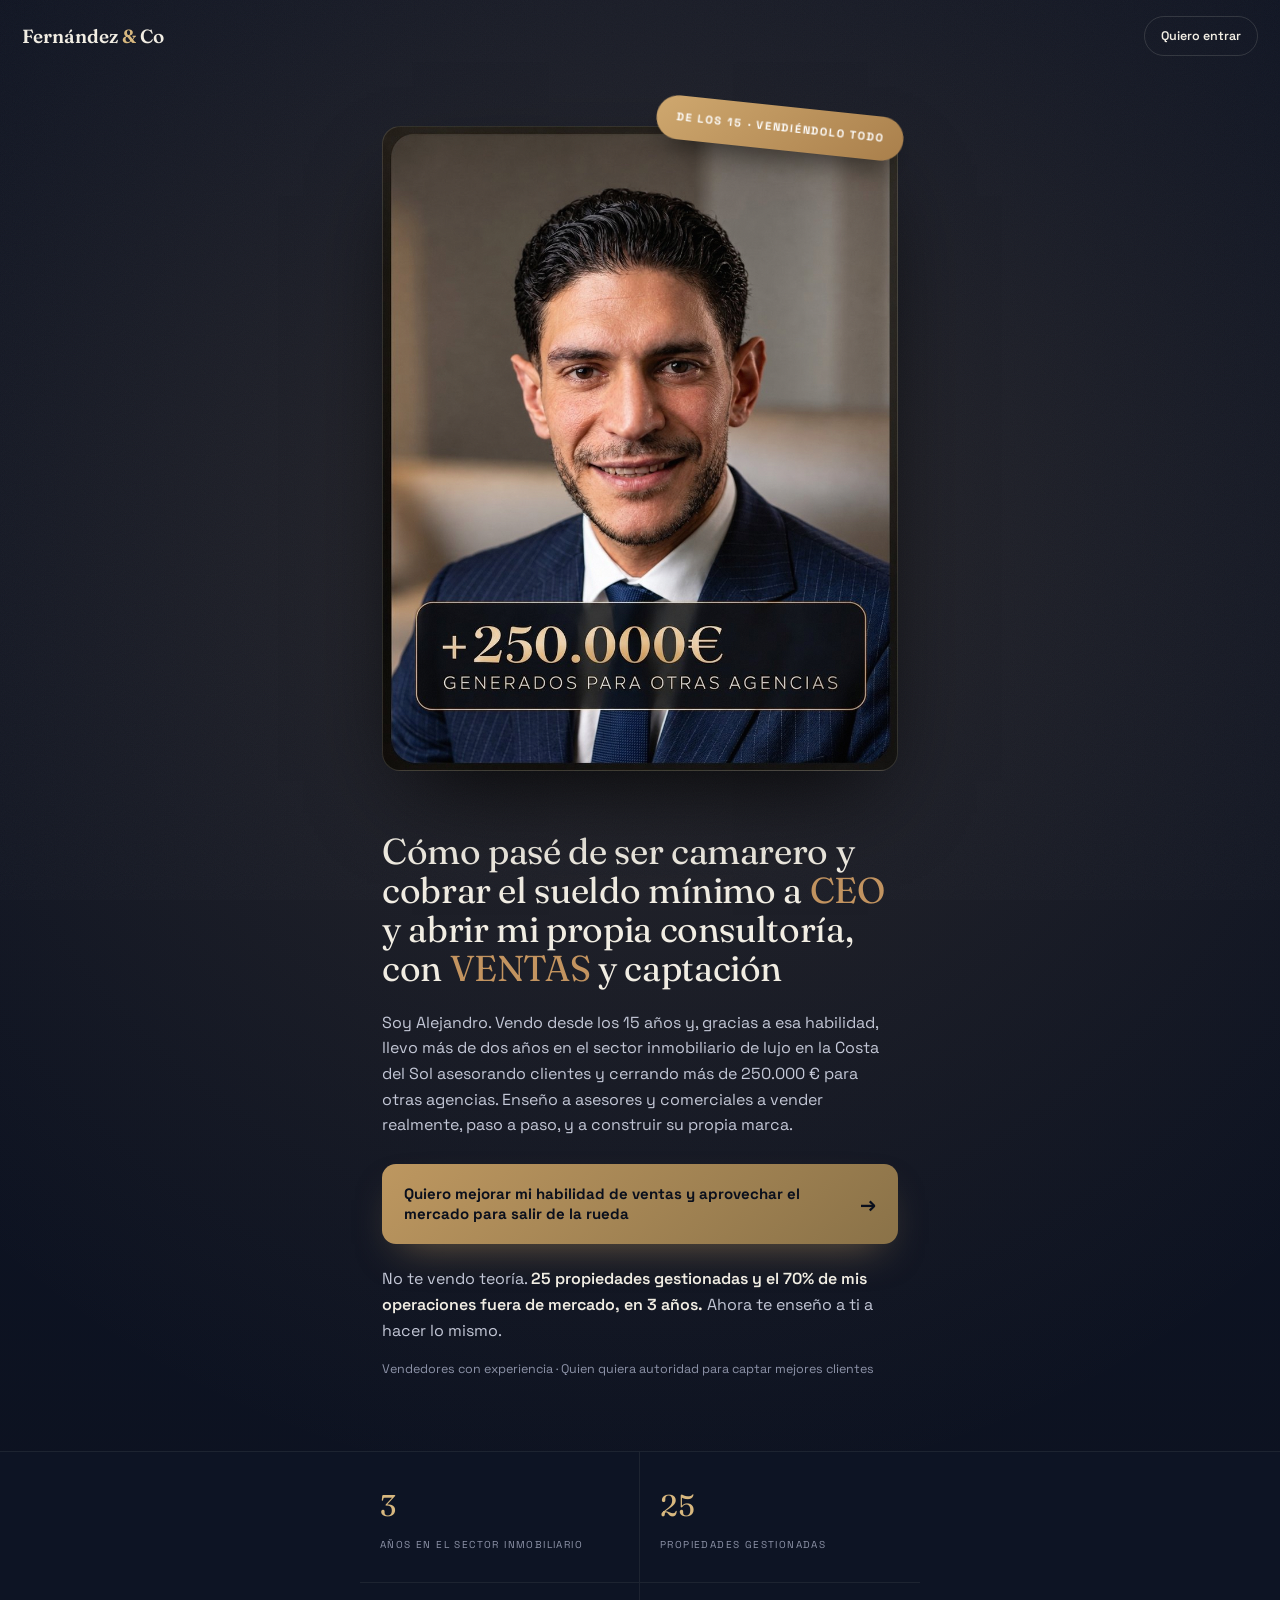
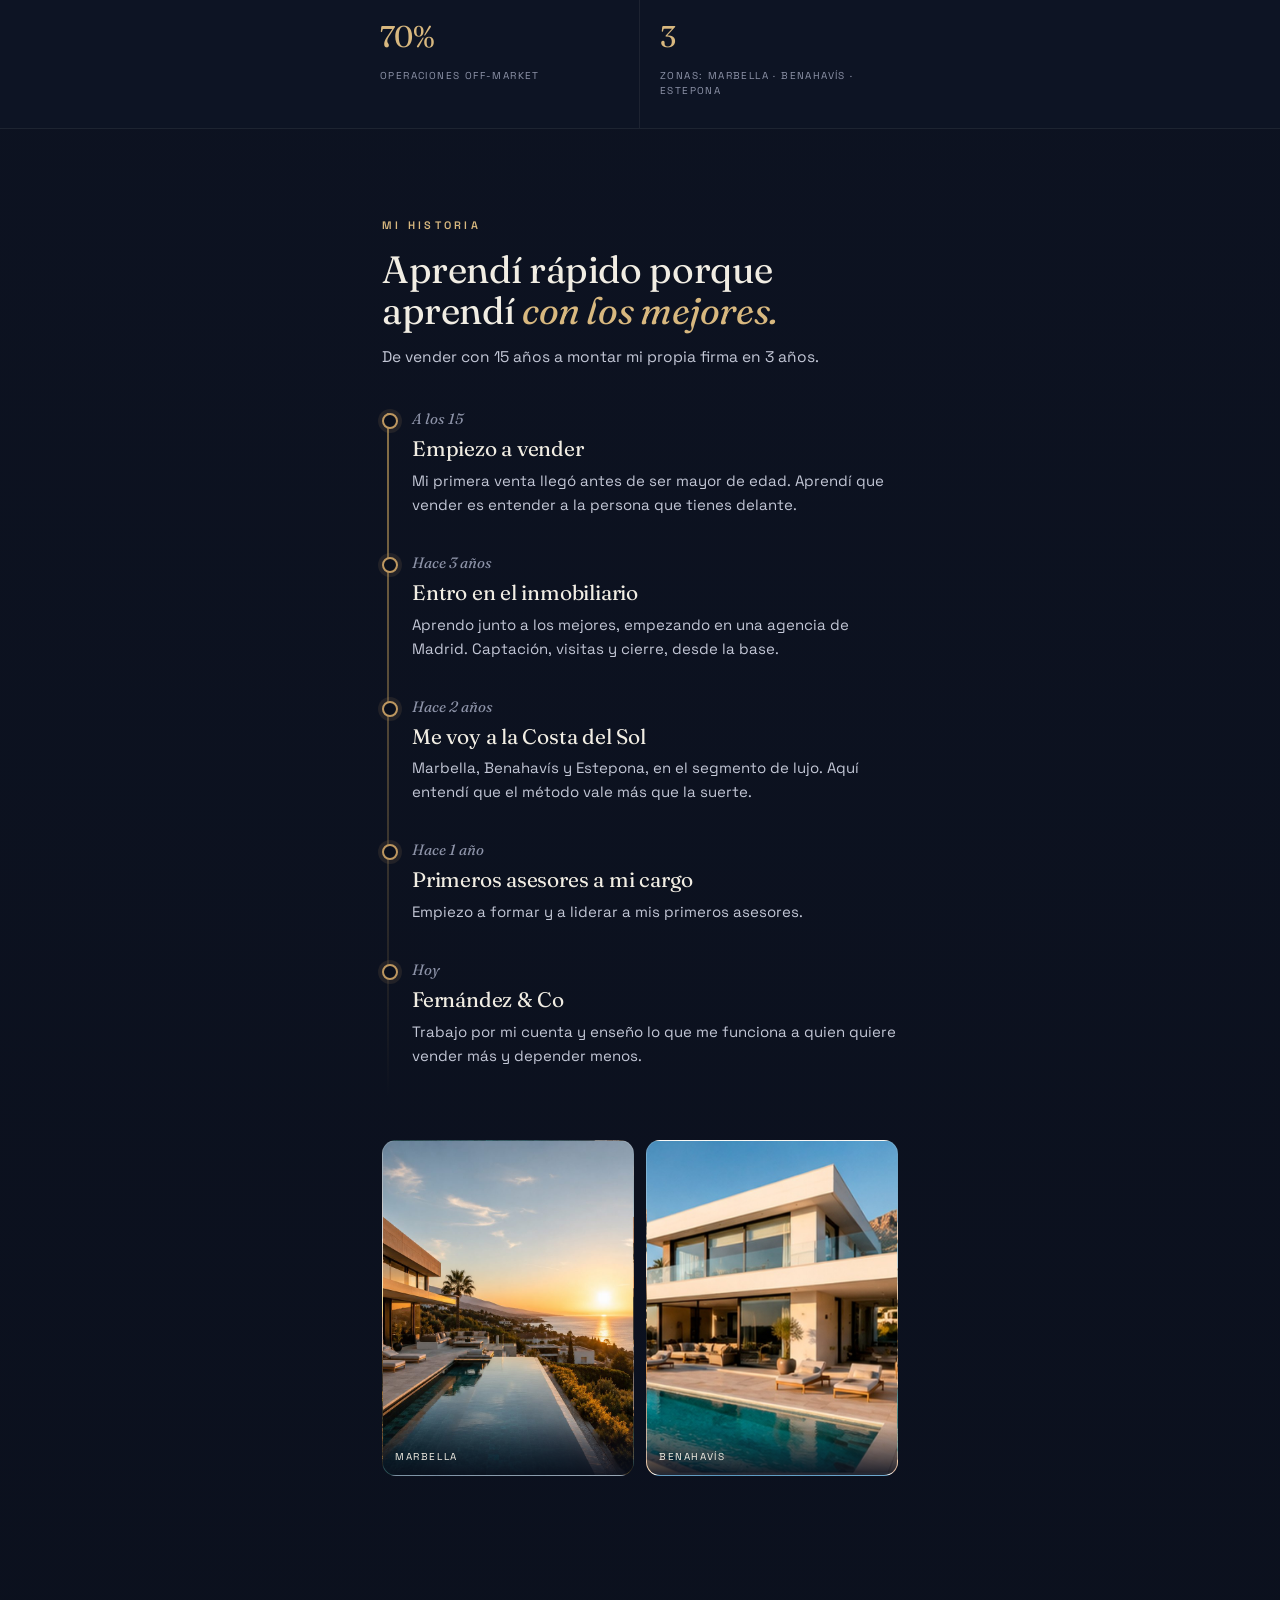
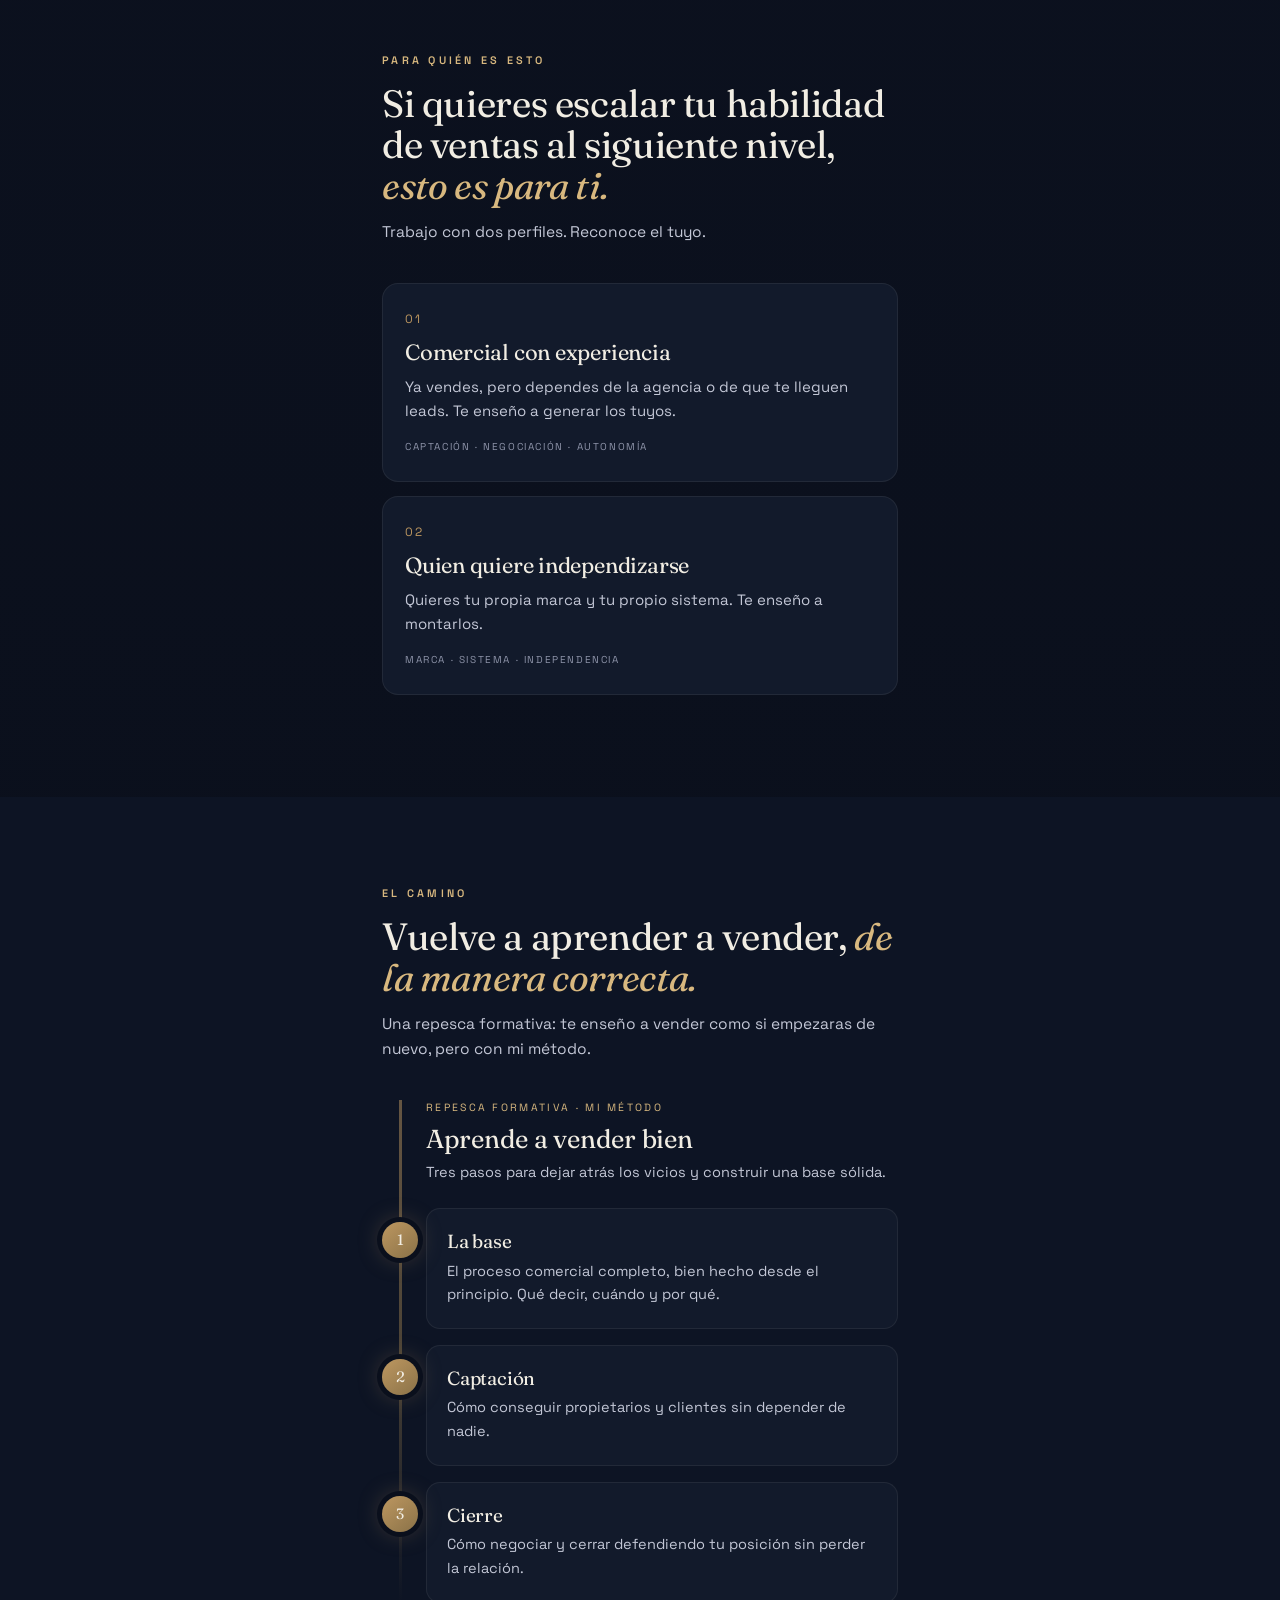
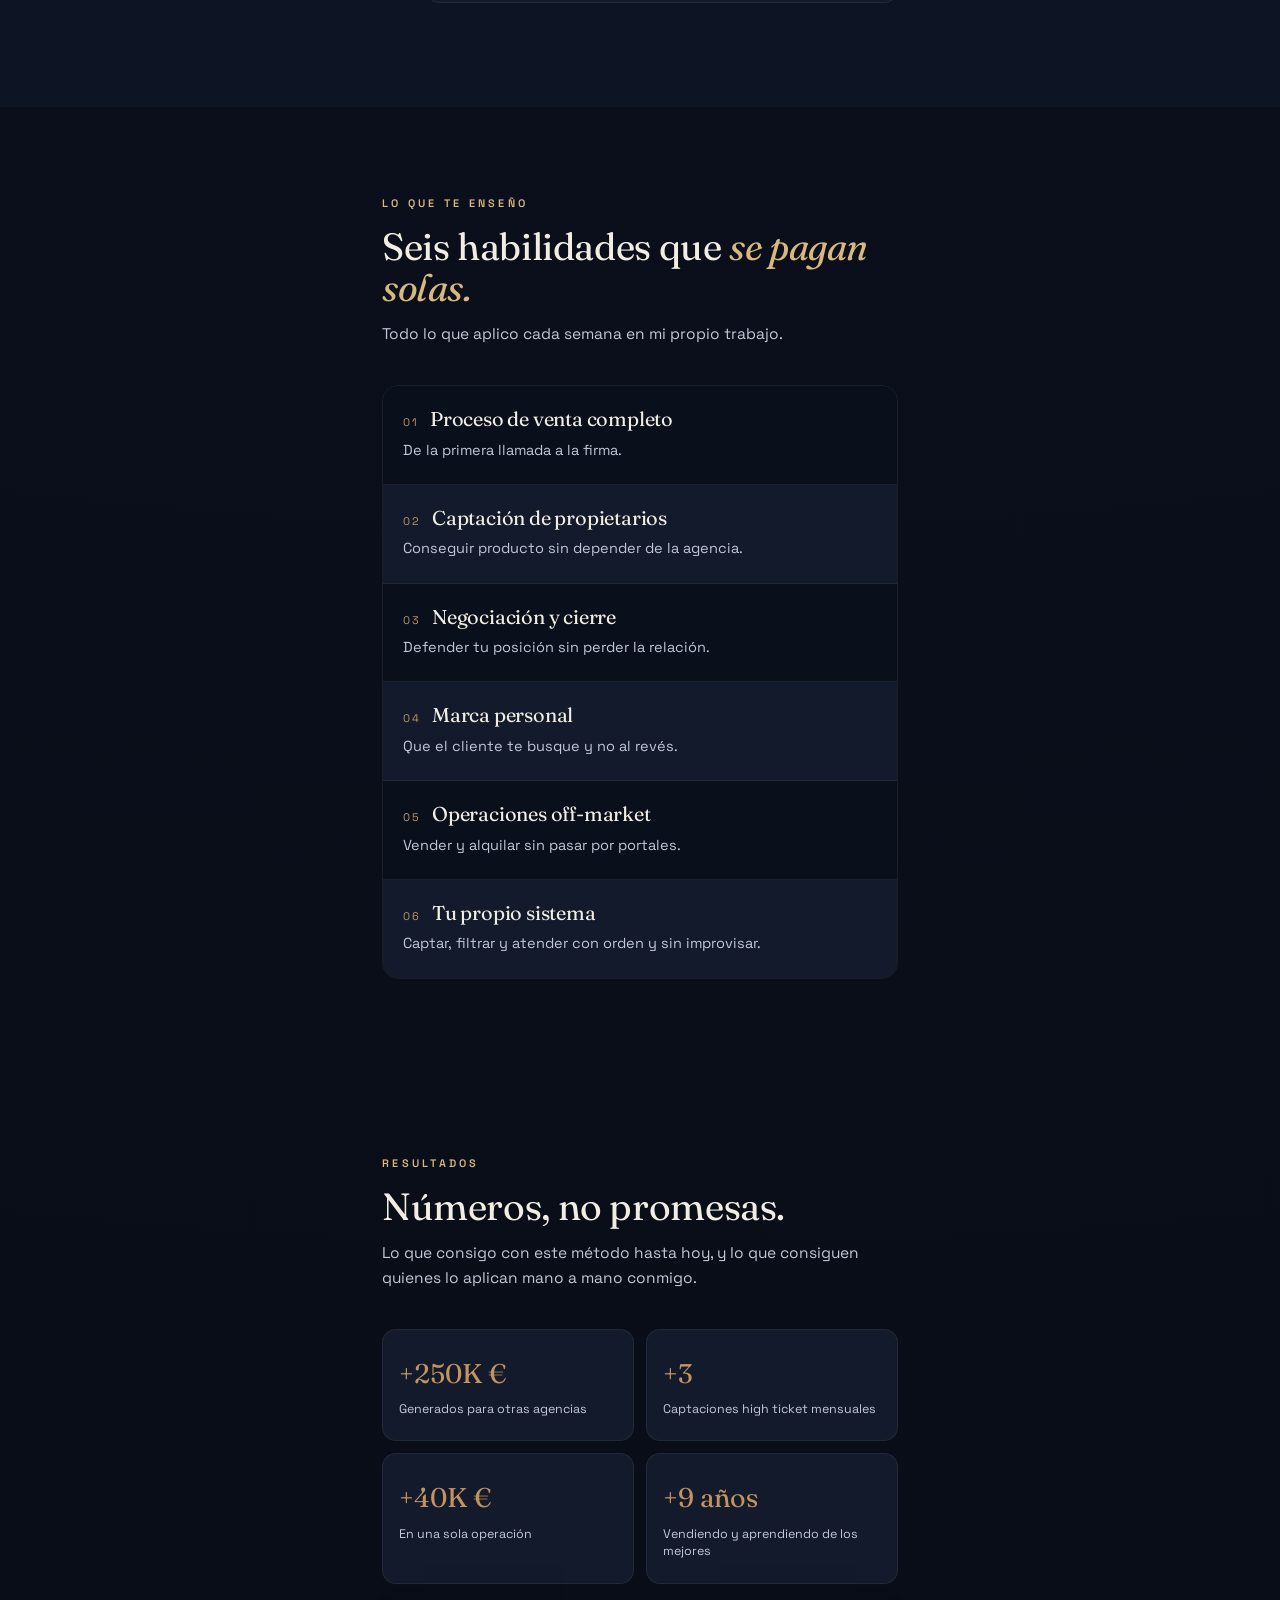
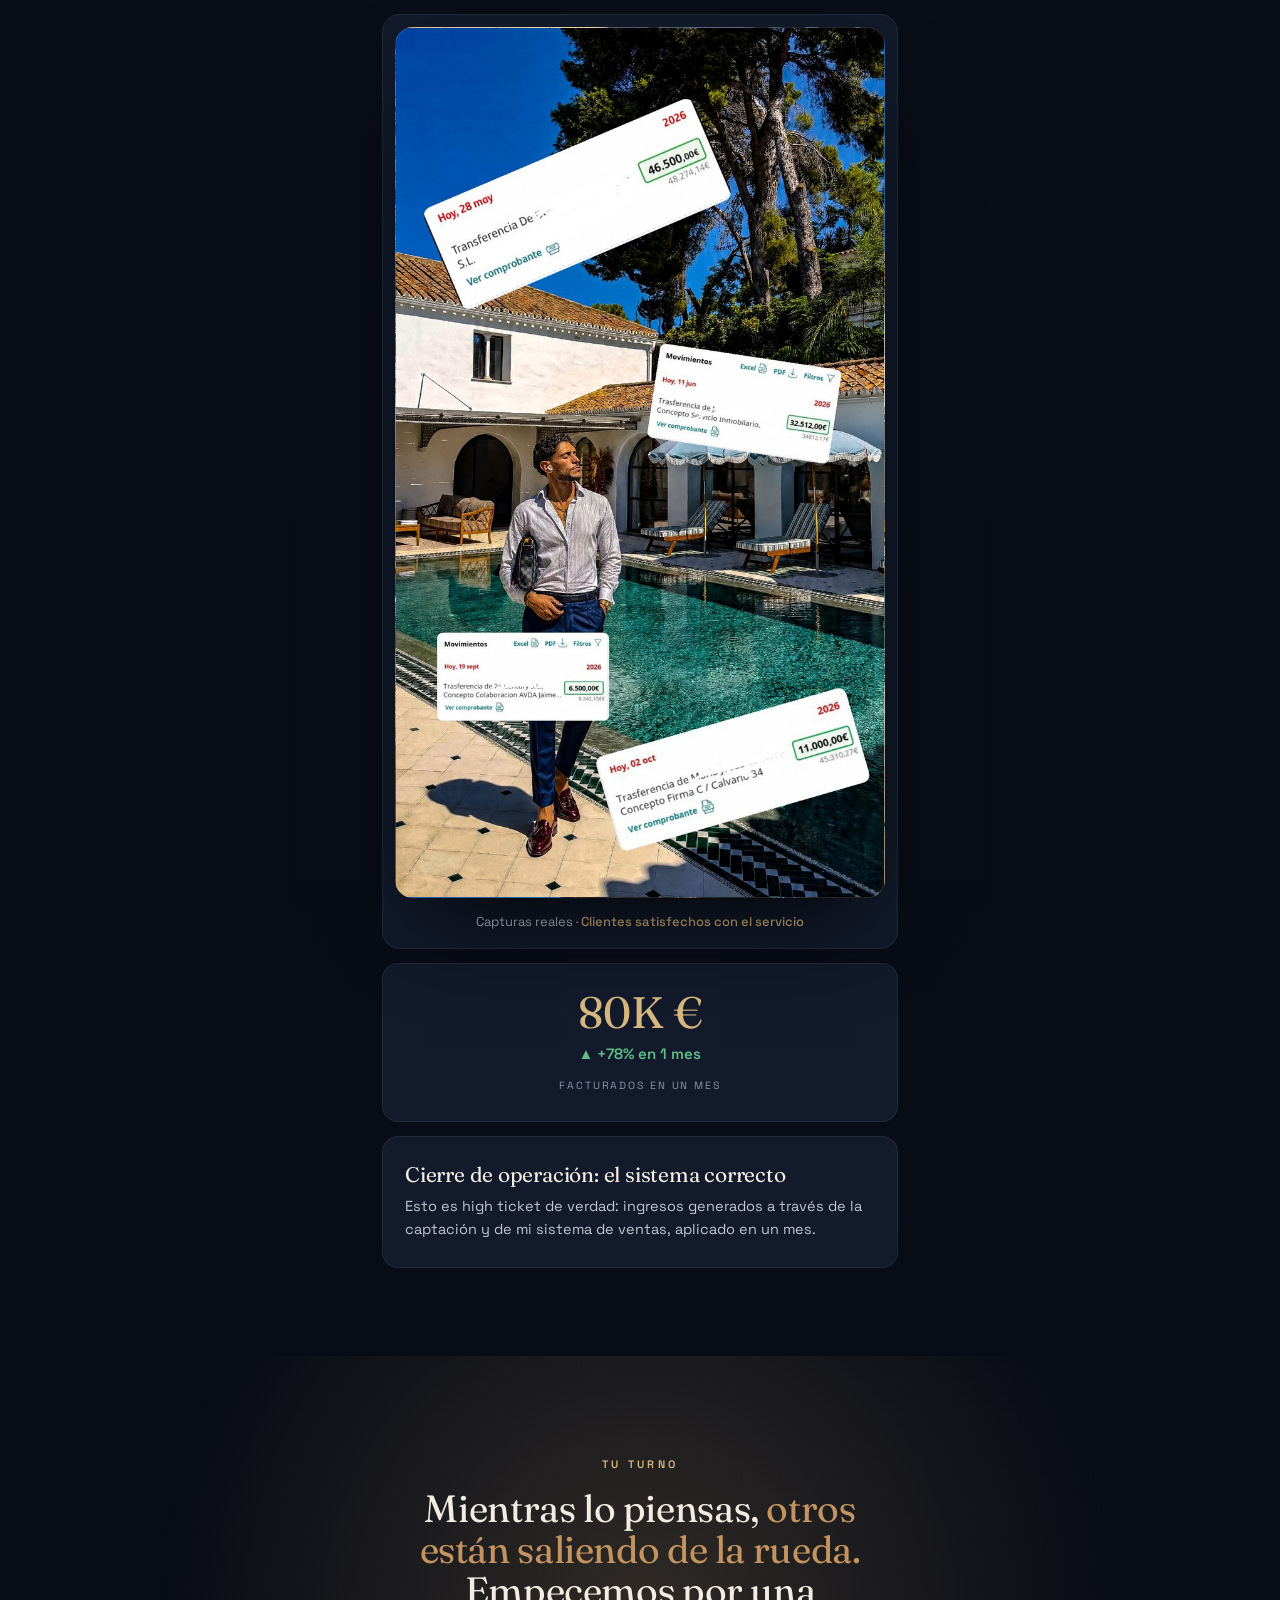
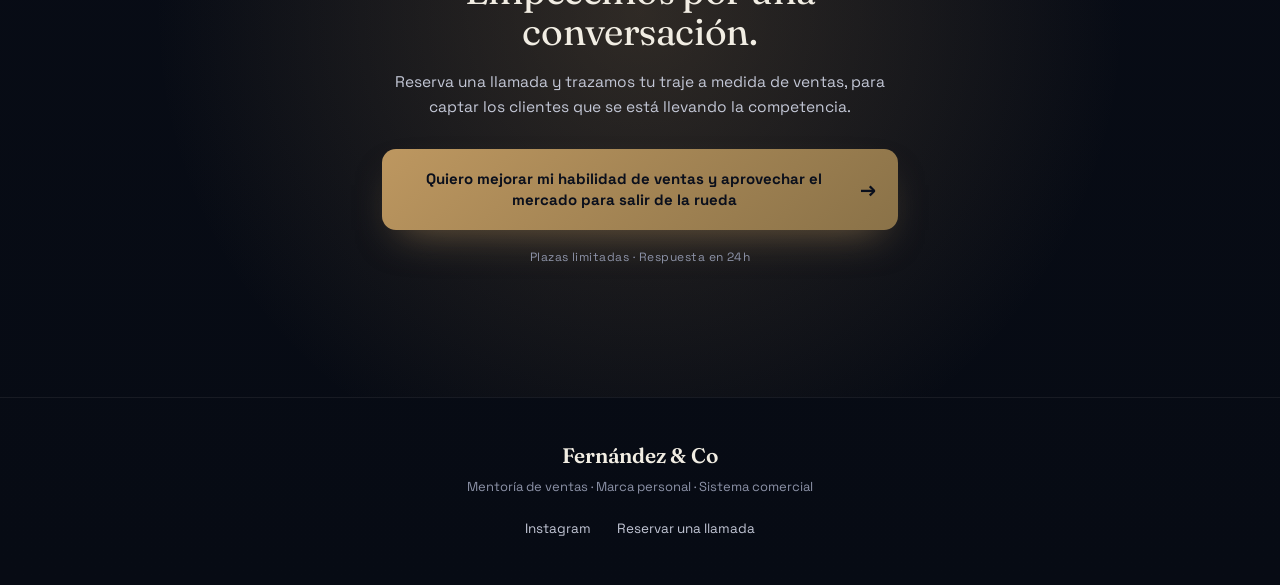
==== commit 6936c3fa: "Add files via upload" ====
--- a/index.html
+++ b/index.html
@@ -43,7 +43,7 @@
   --img-retrato:url('[data-uri]');
   --img-lugar1:url('[data-uri]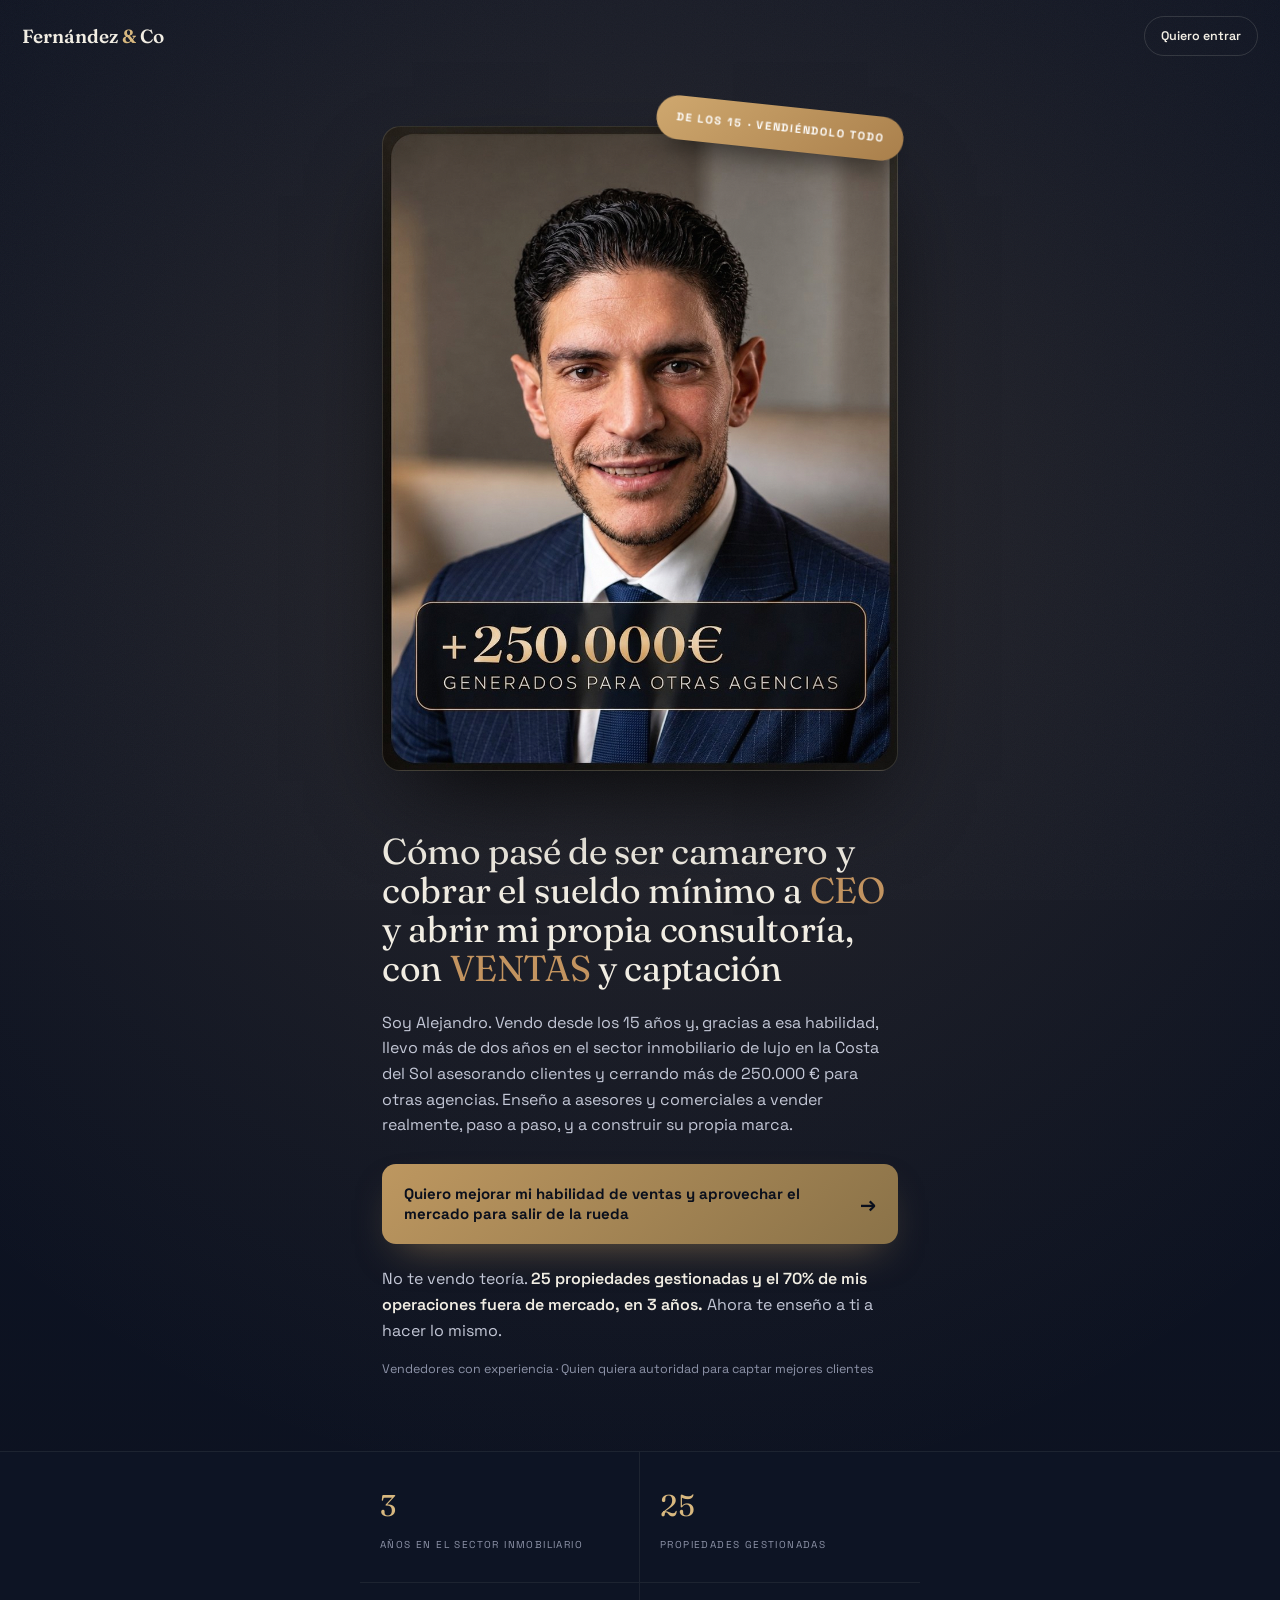
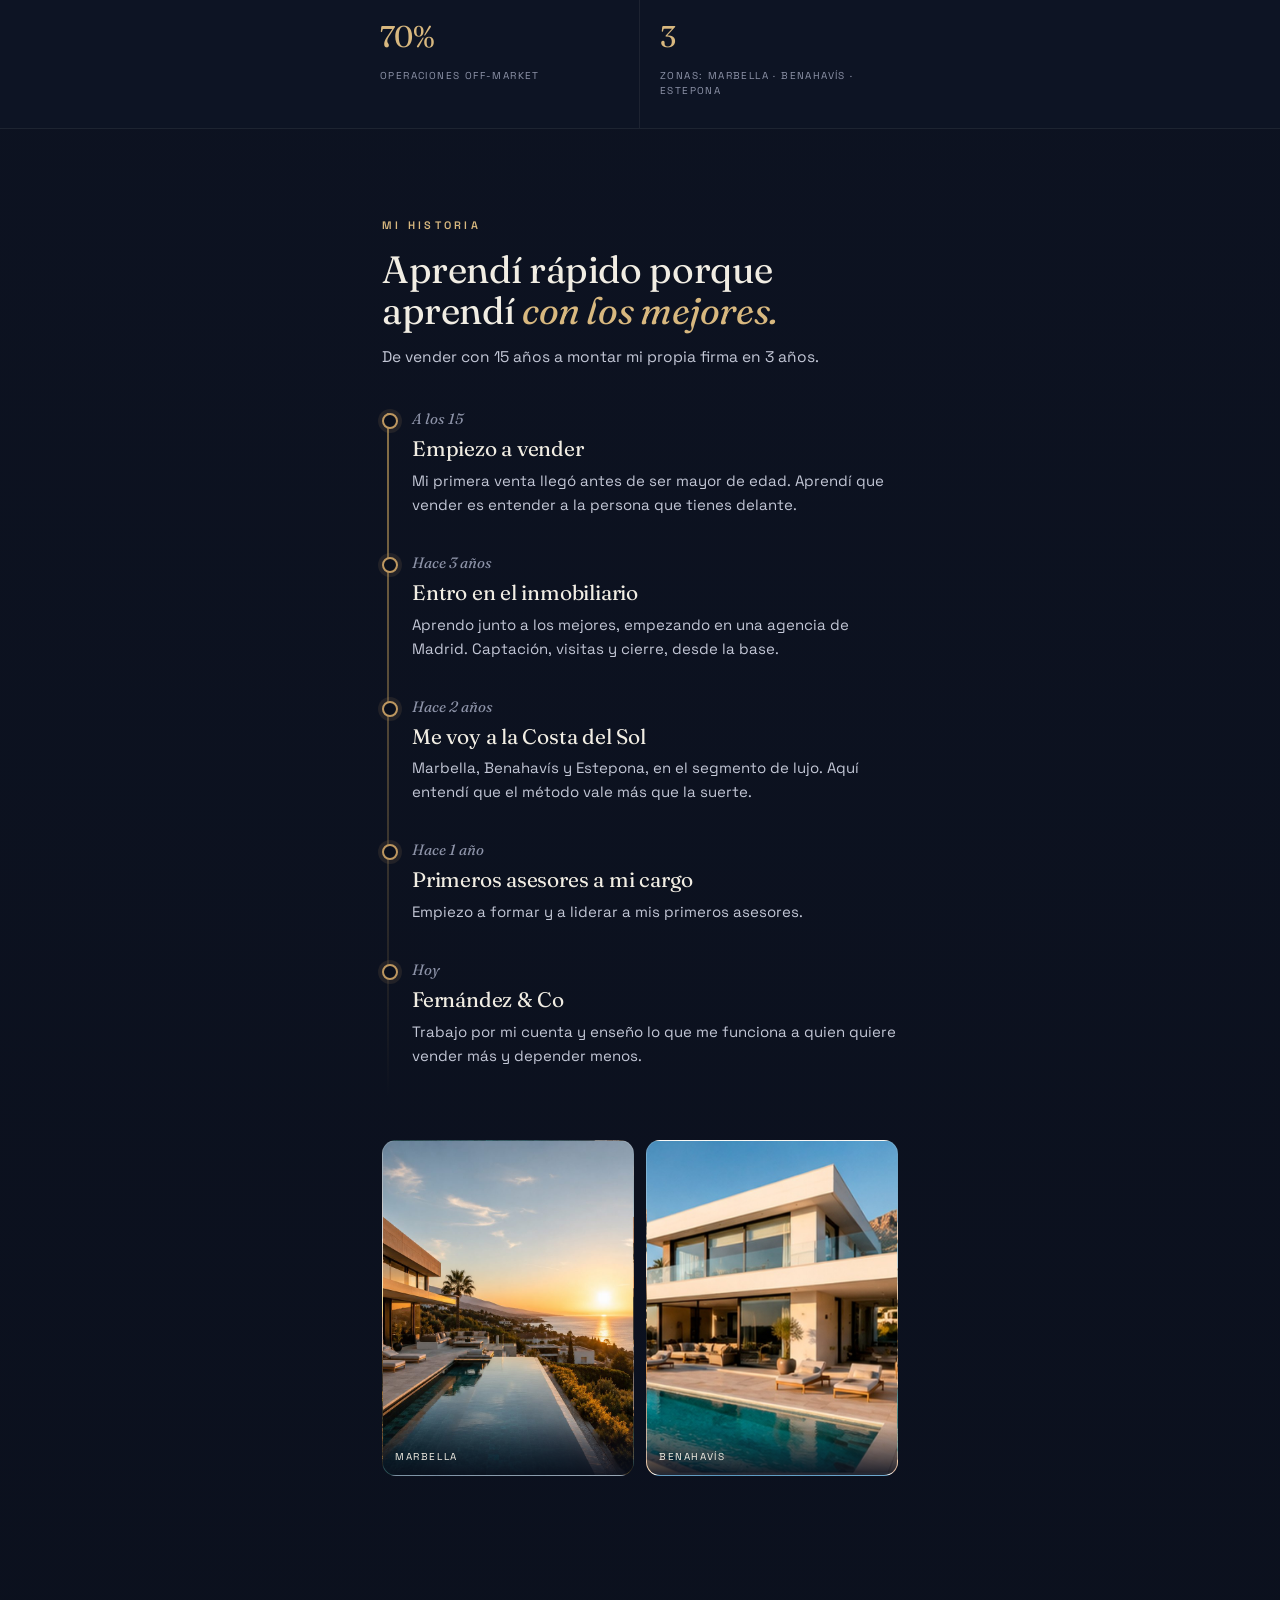
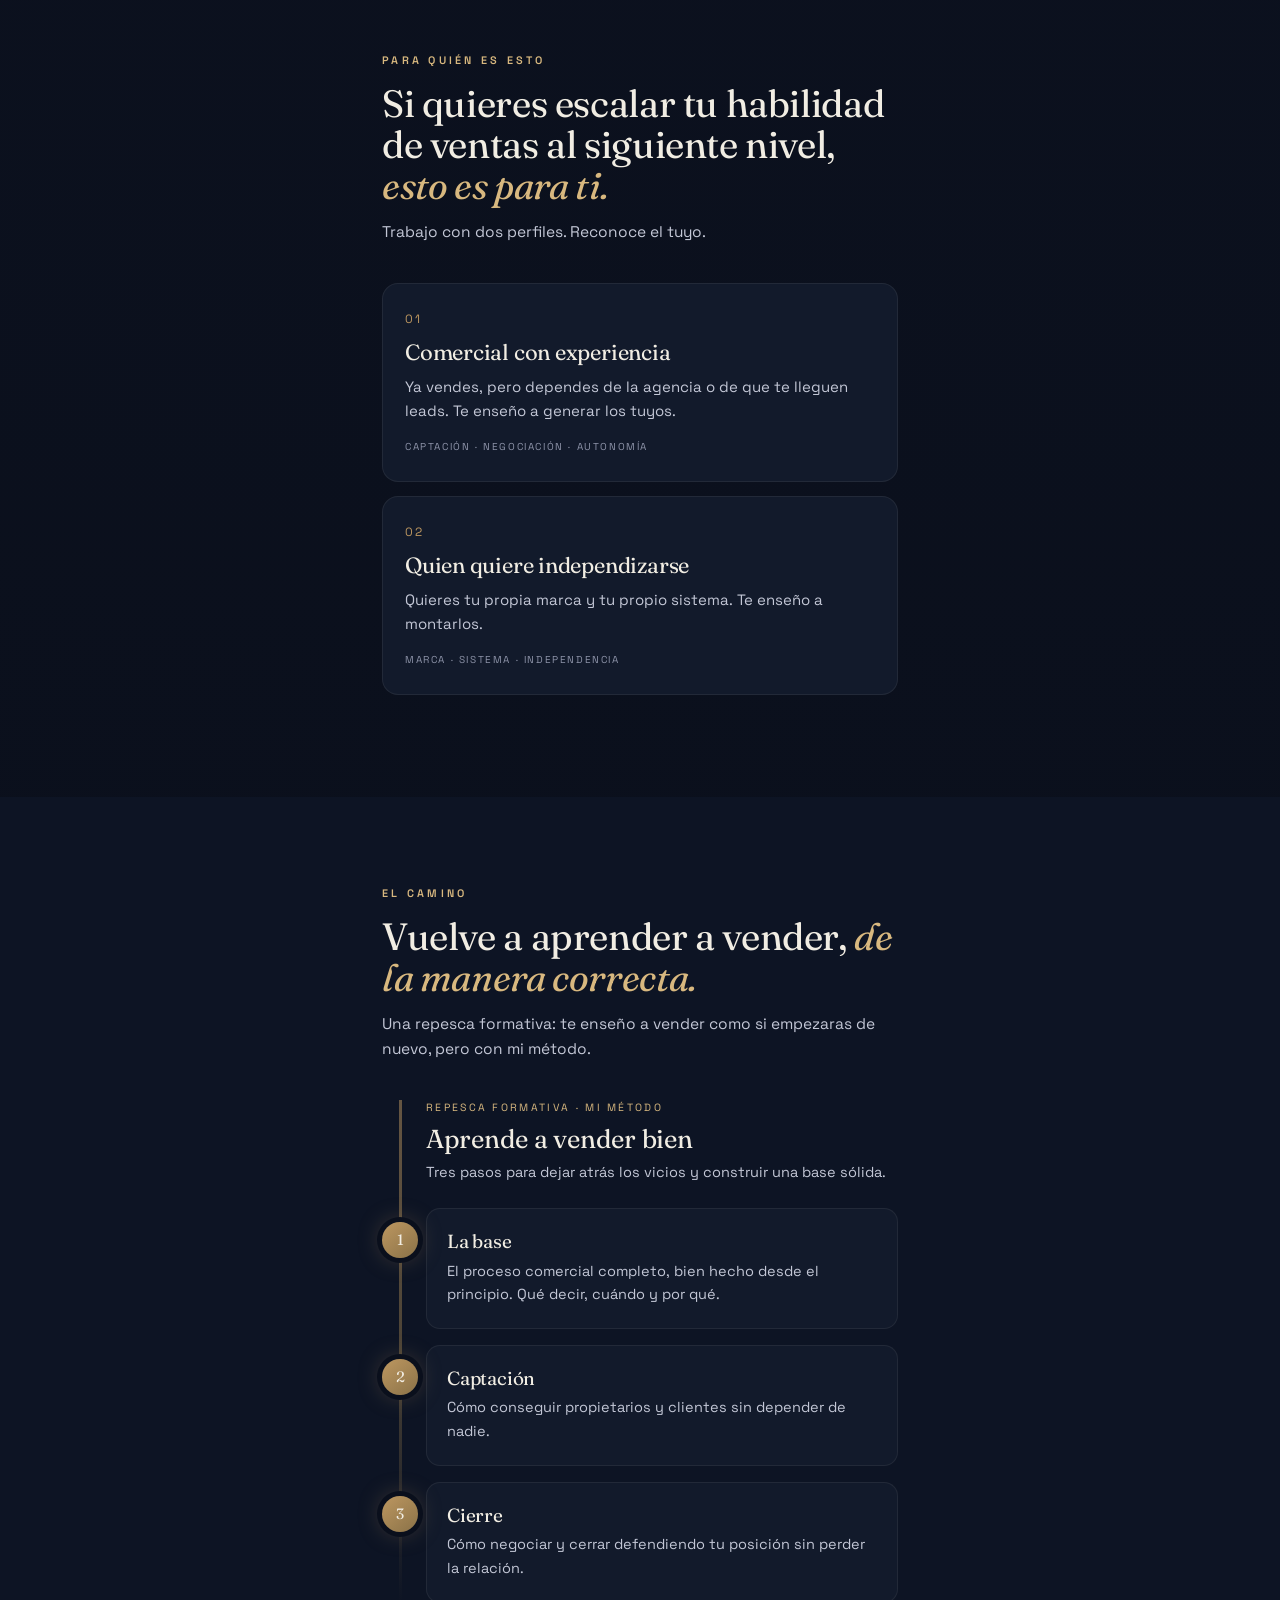
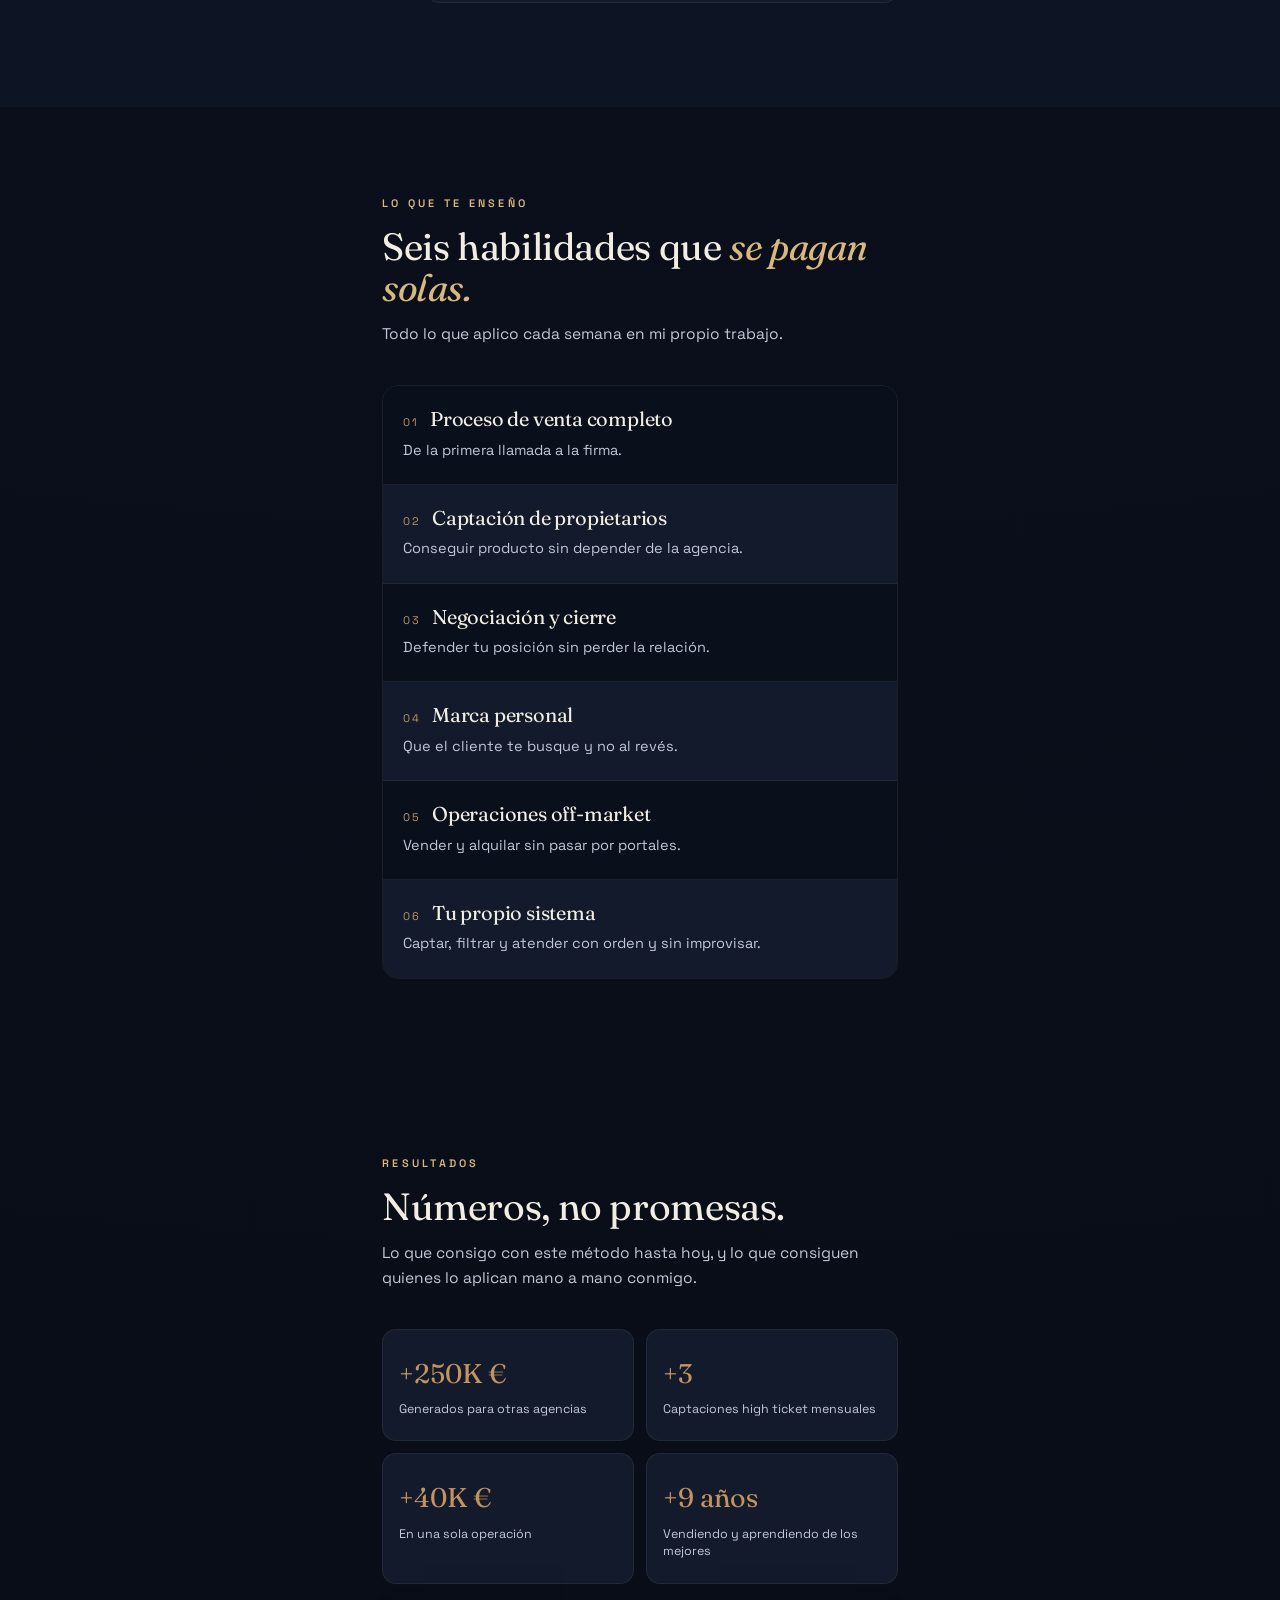
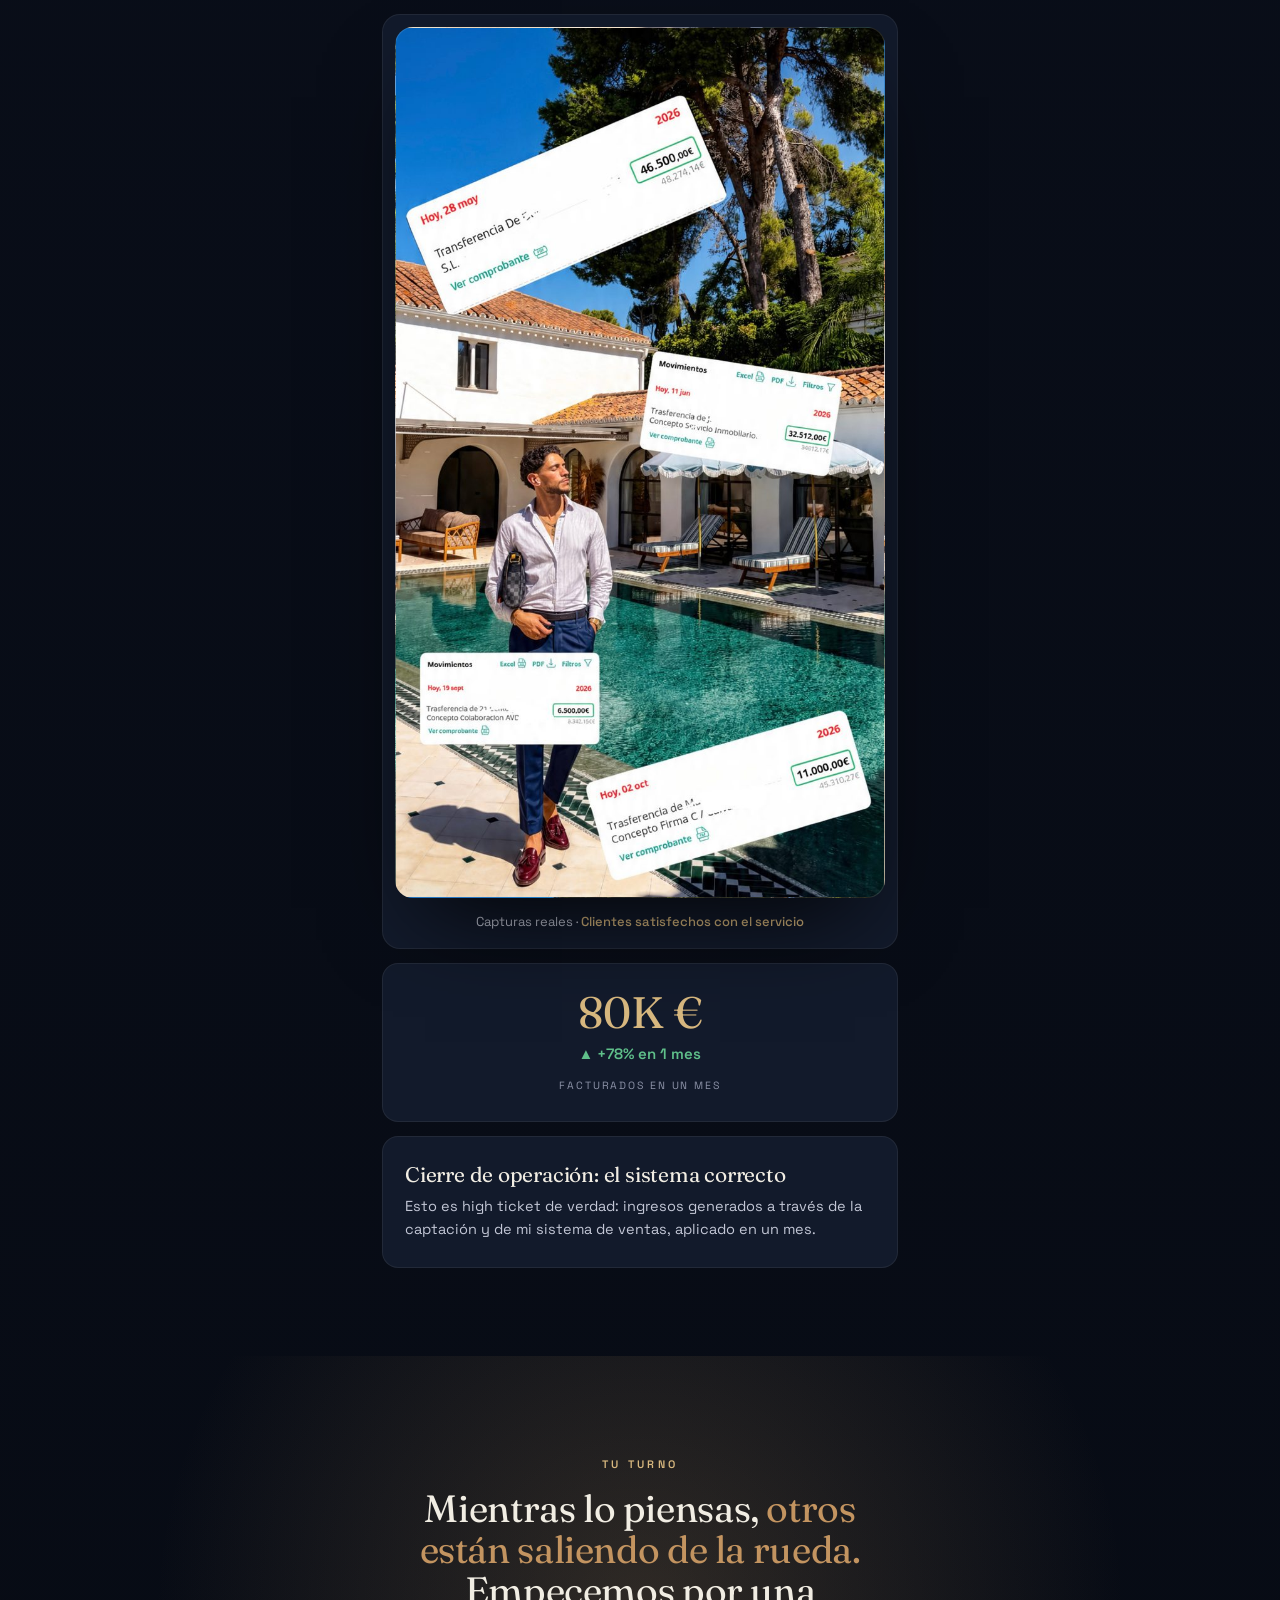
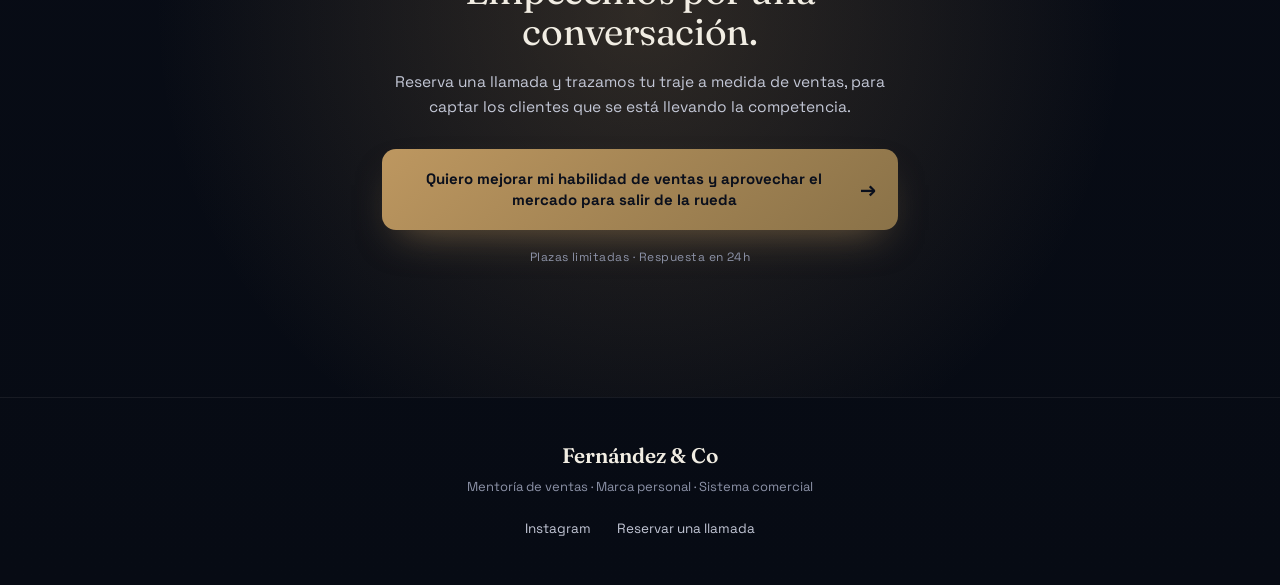
==== commit c5c1613b: "Add files via upload" ====
--- a/index.html
+++ b/index.html
@@ -43,7 +43,7 @@
   --img-retrato:url('[data-uri]');
   --img-lugar1:url('[data-uri]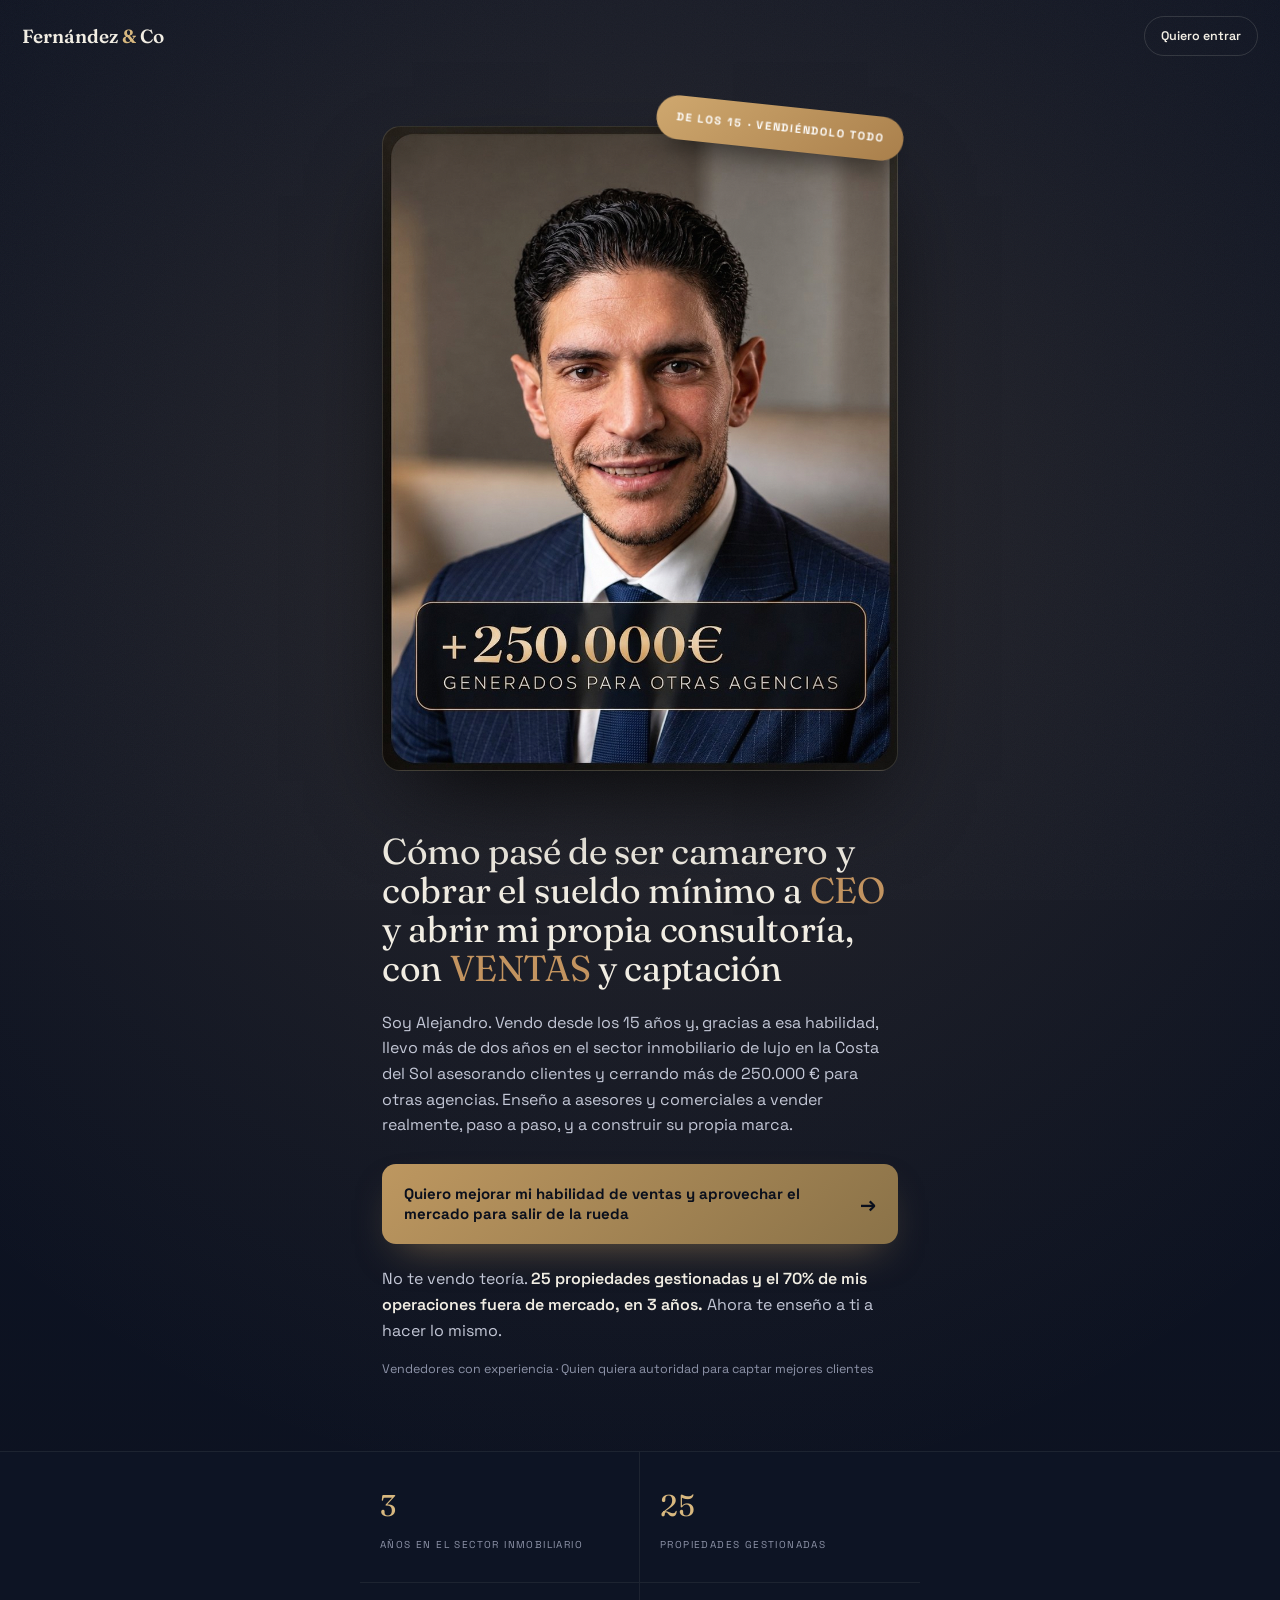
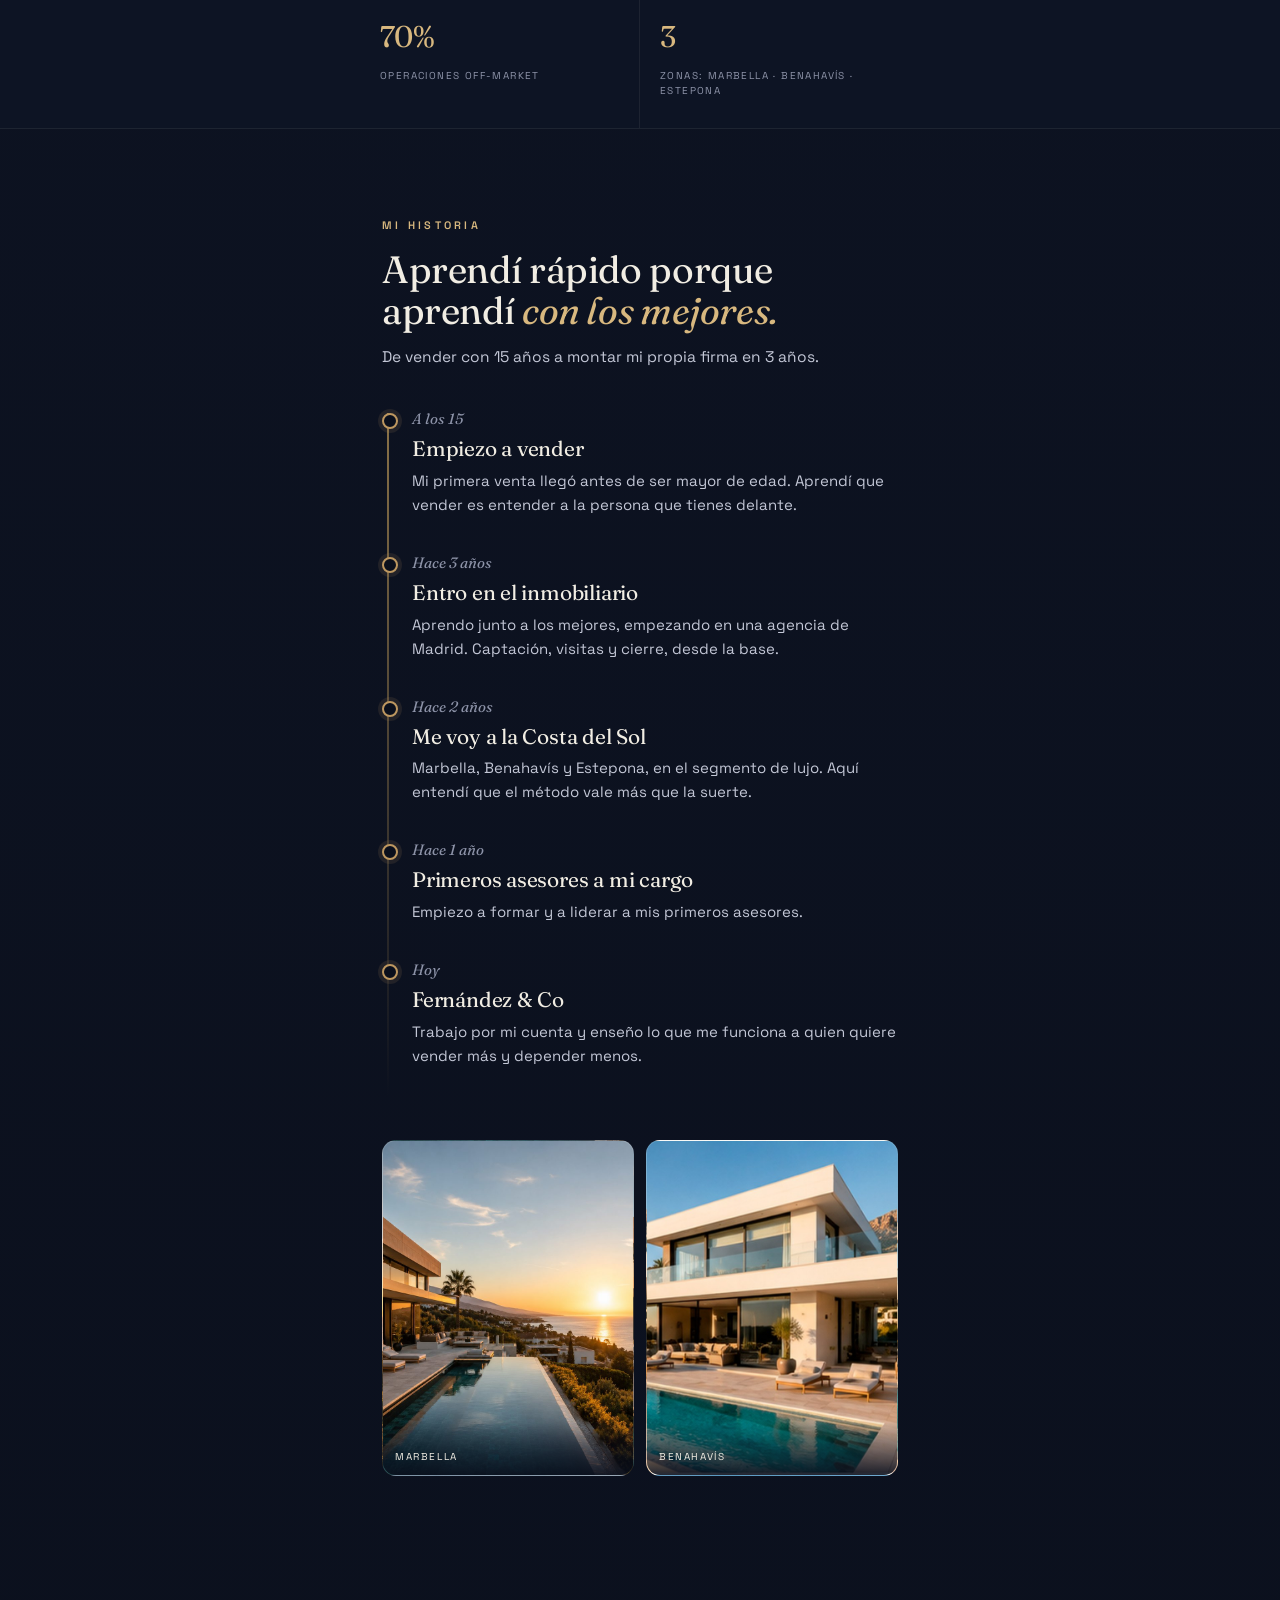
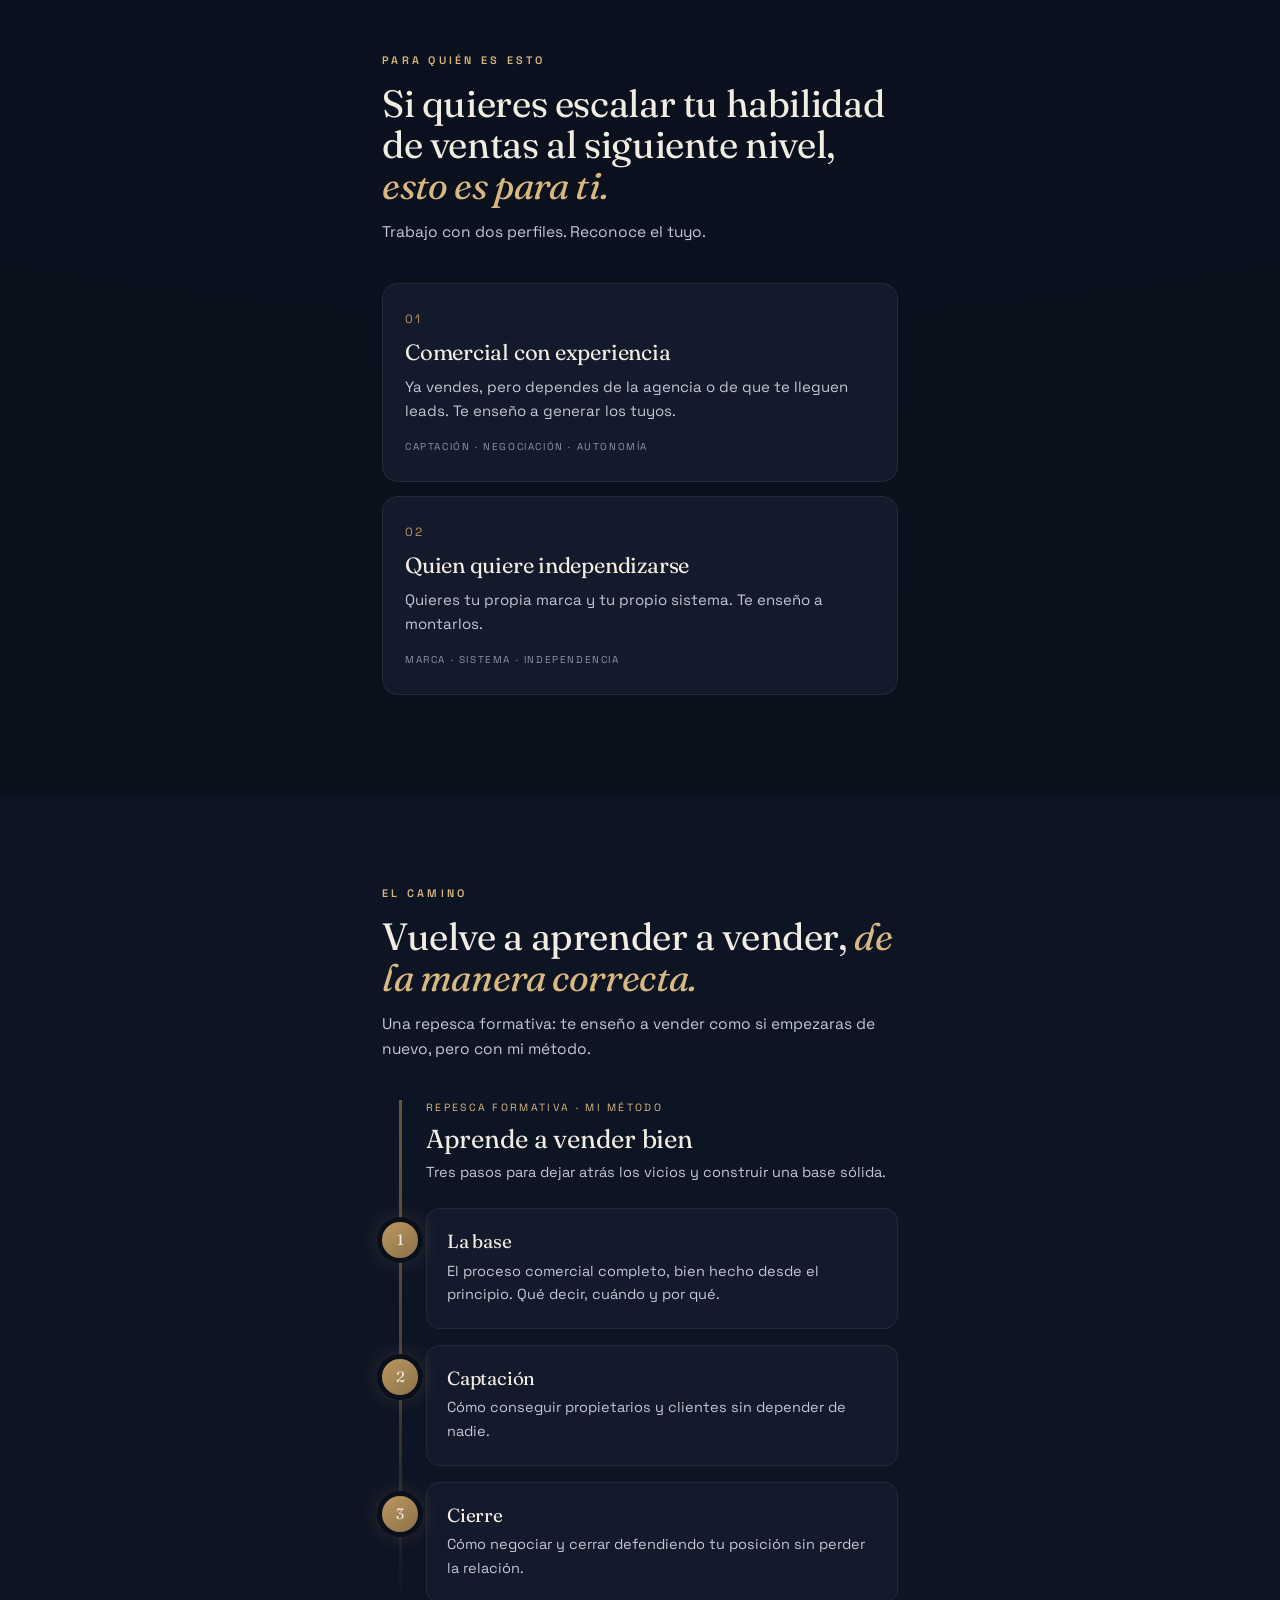
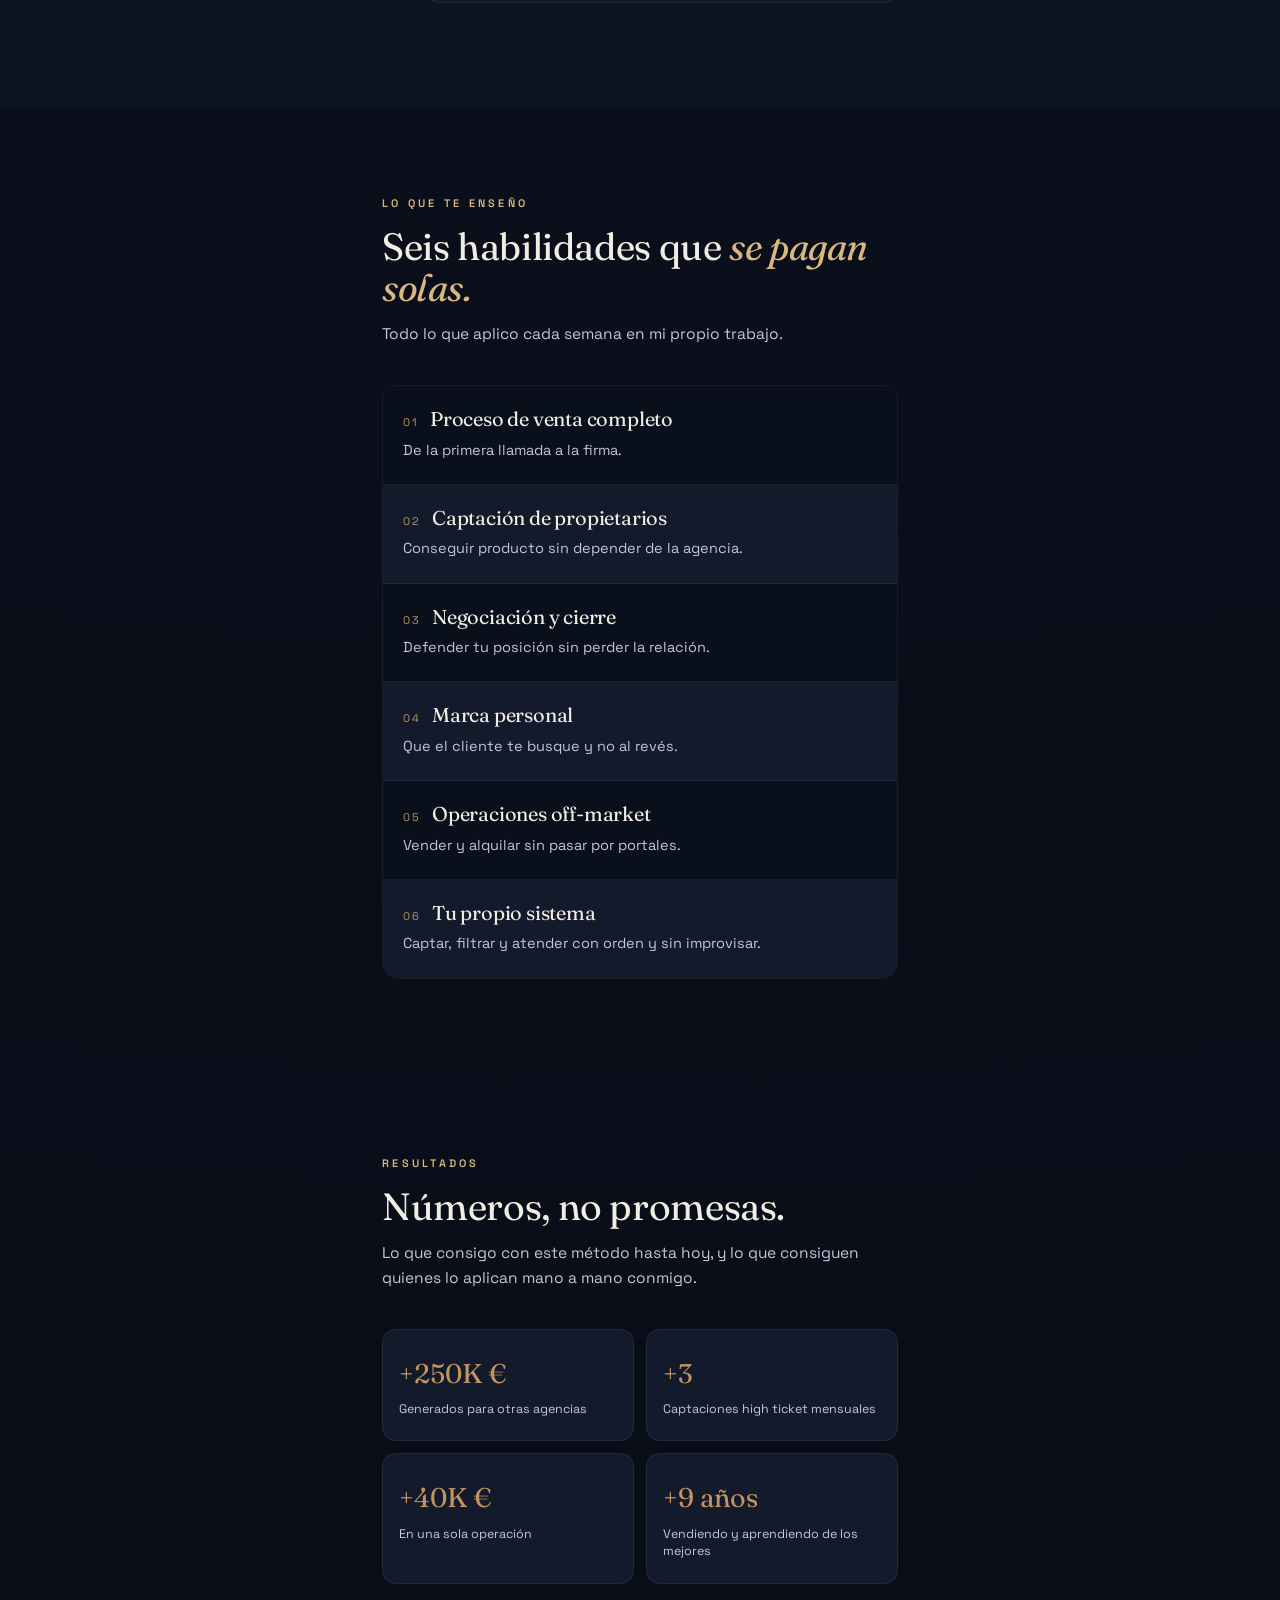
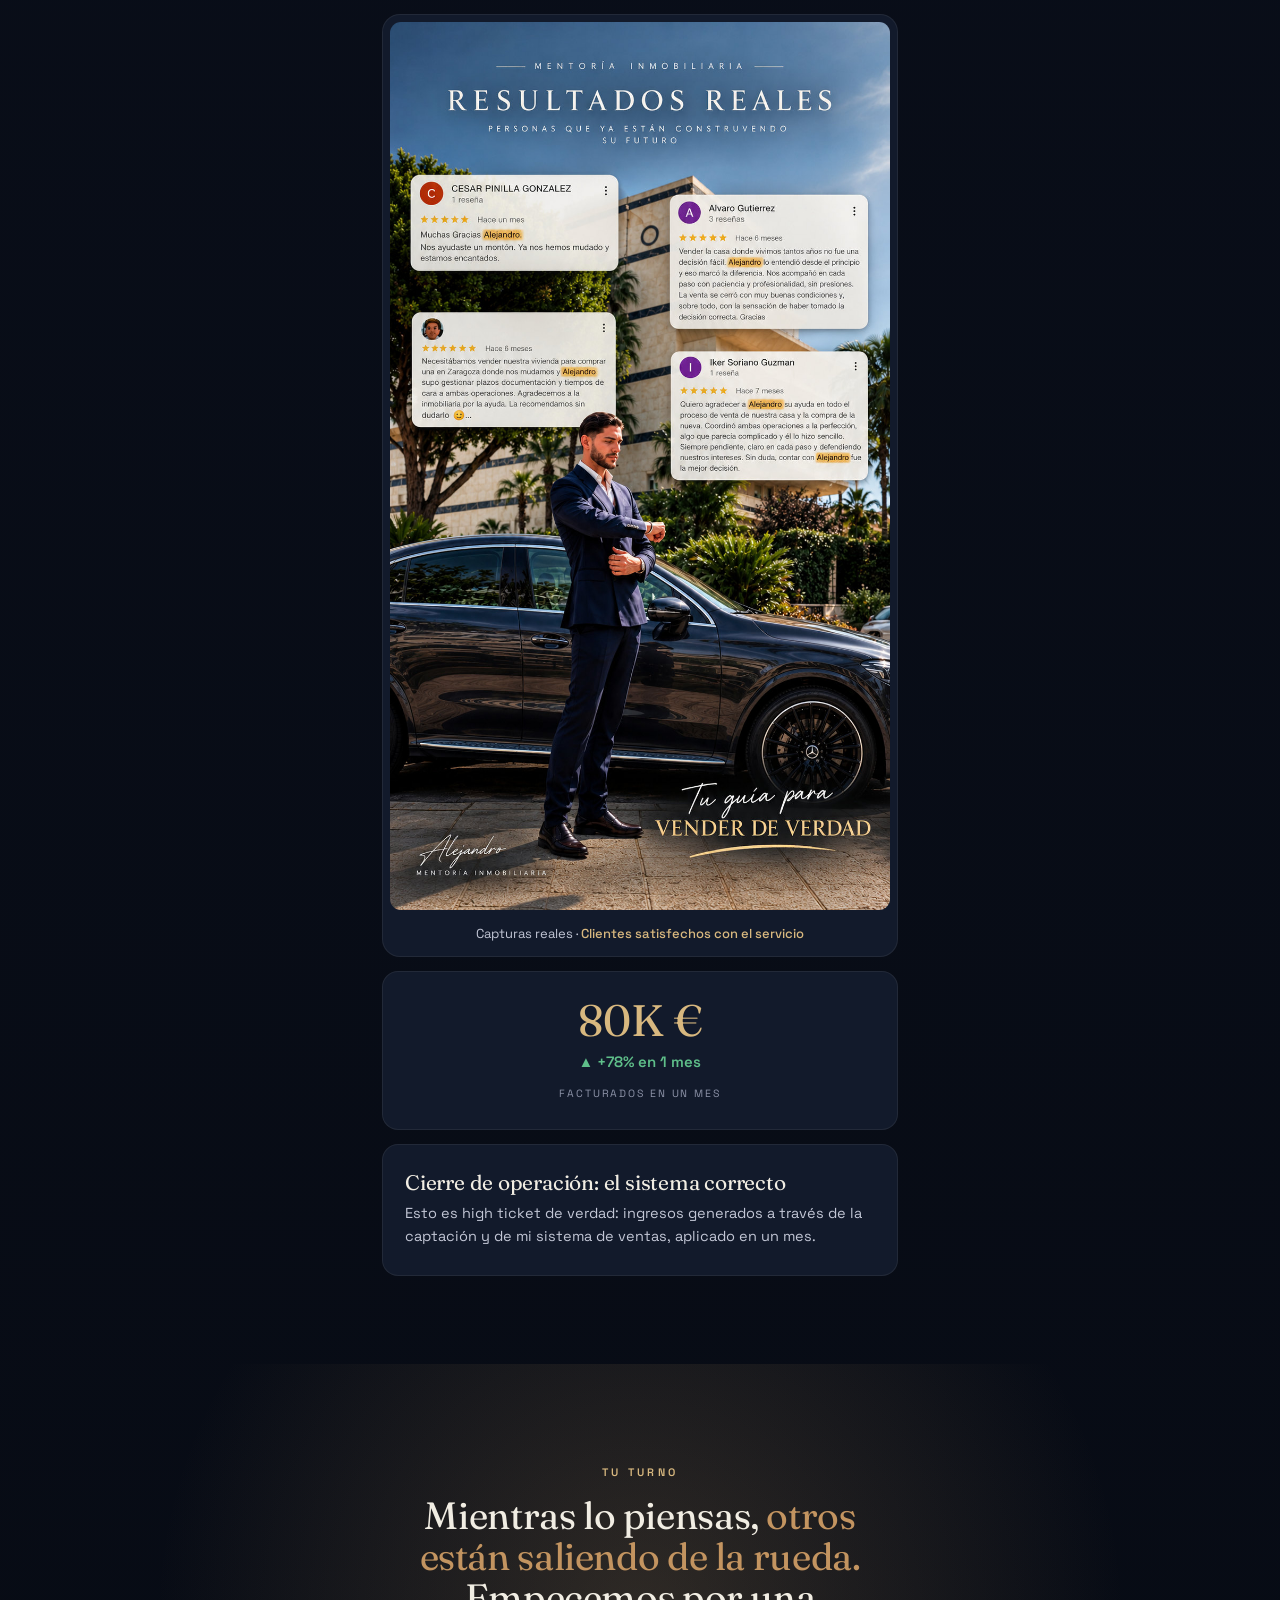
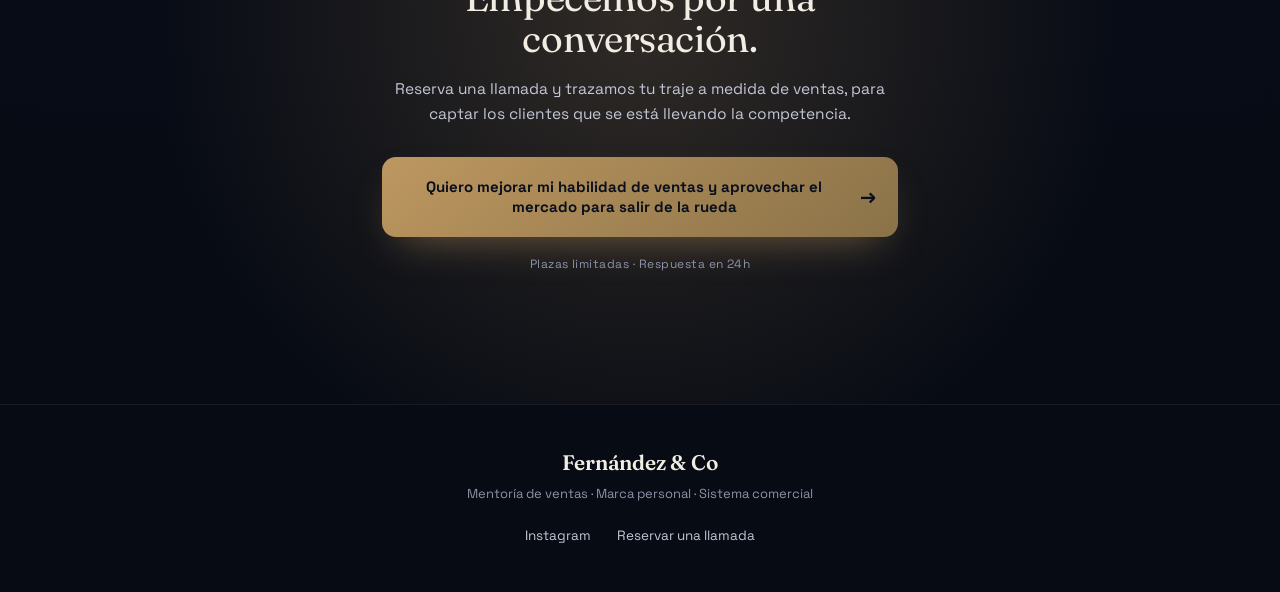
==== commit 2e10dbea: "Add files via upload" ====
--- a/index.html
+++ b/index.html
@@ -43,7 +43,7 @@
   --img-retrato:url('[data-uri]');
   --img-lugar1:url('[data-uri]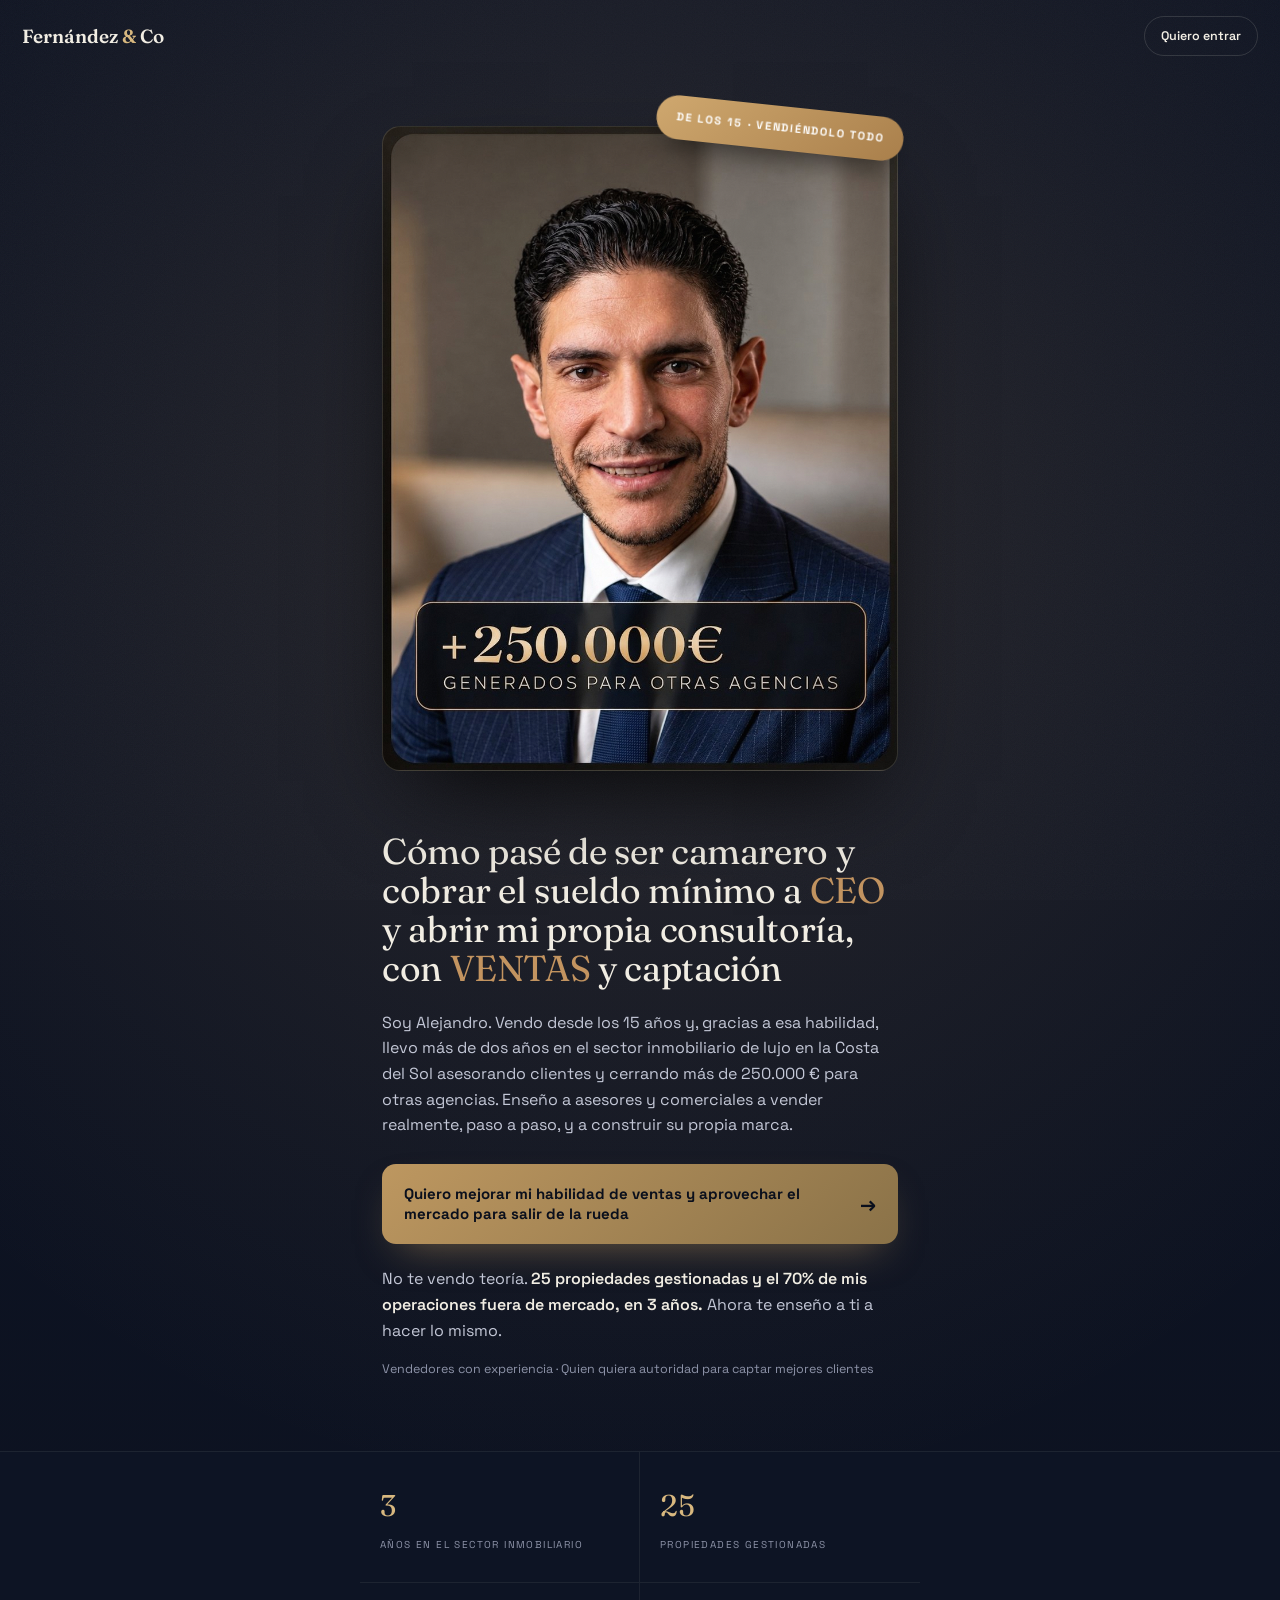
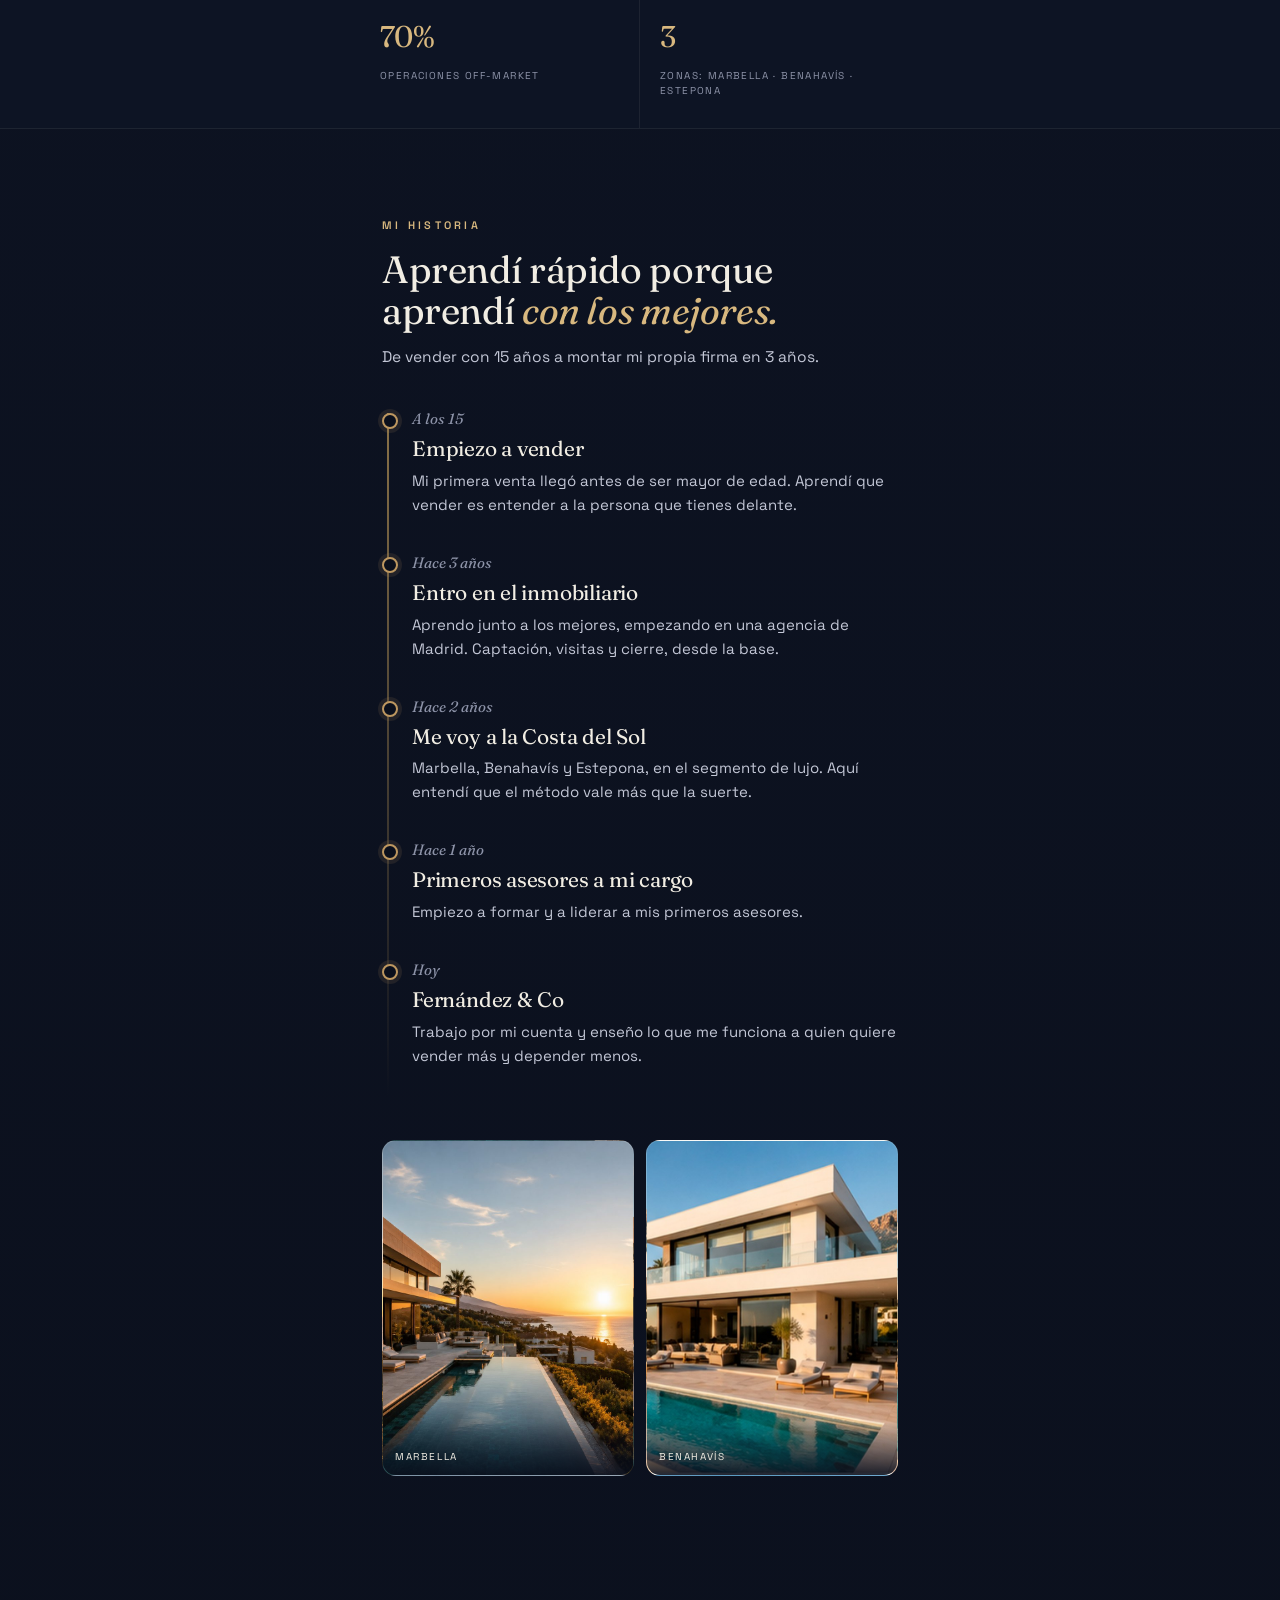
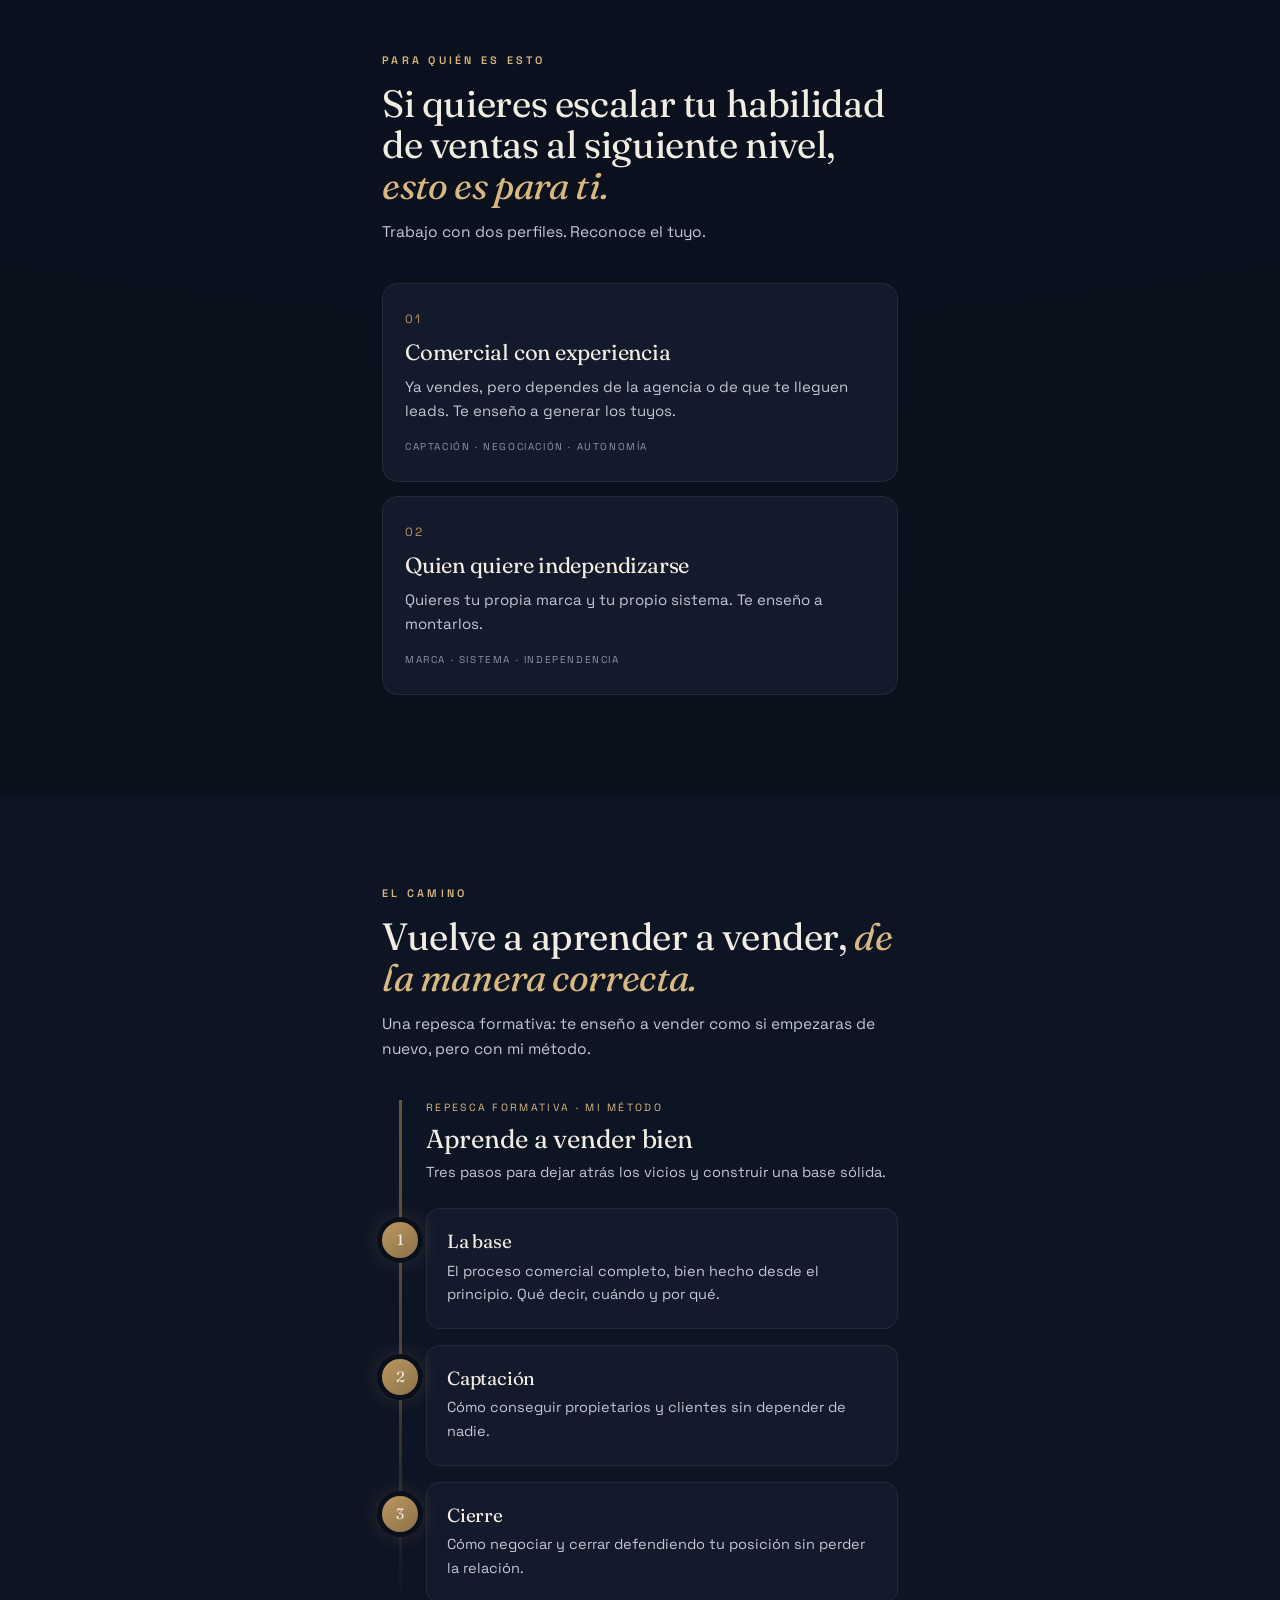
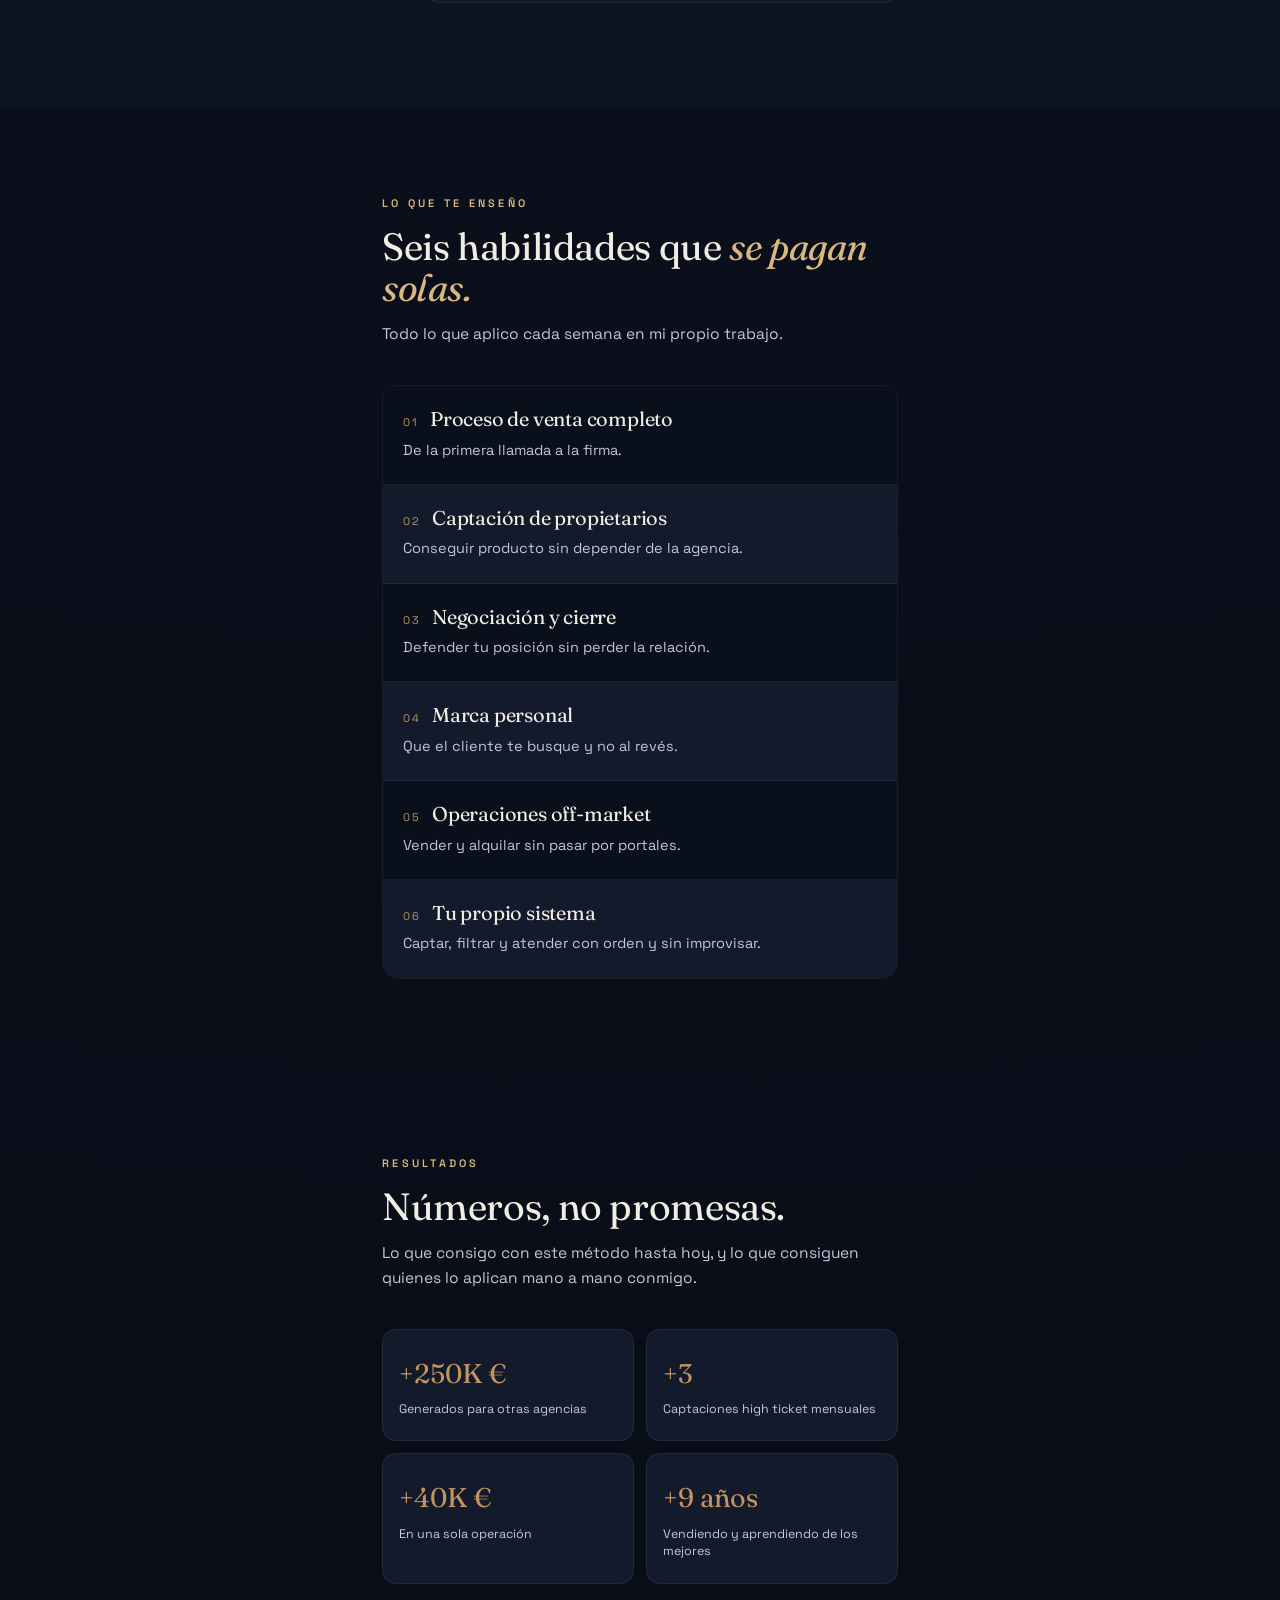
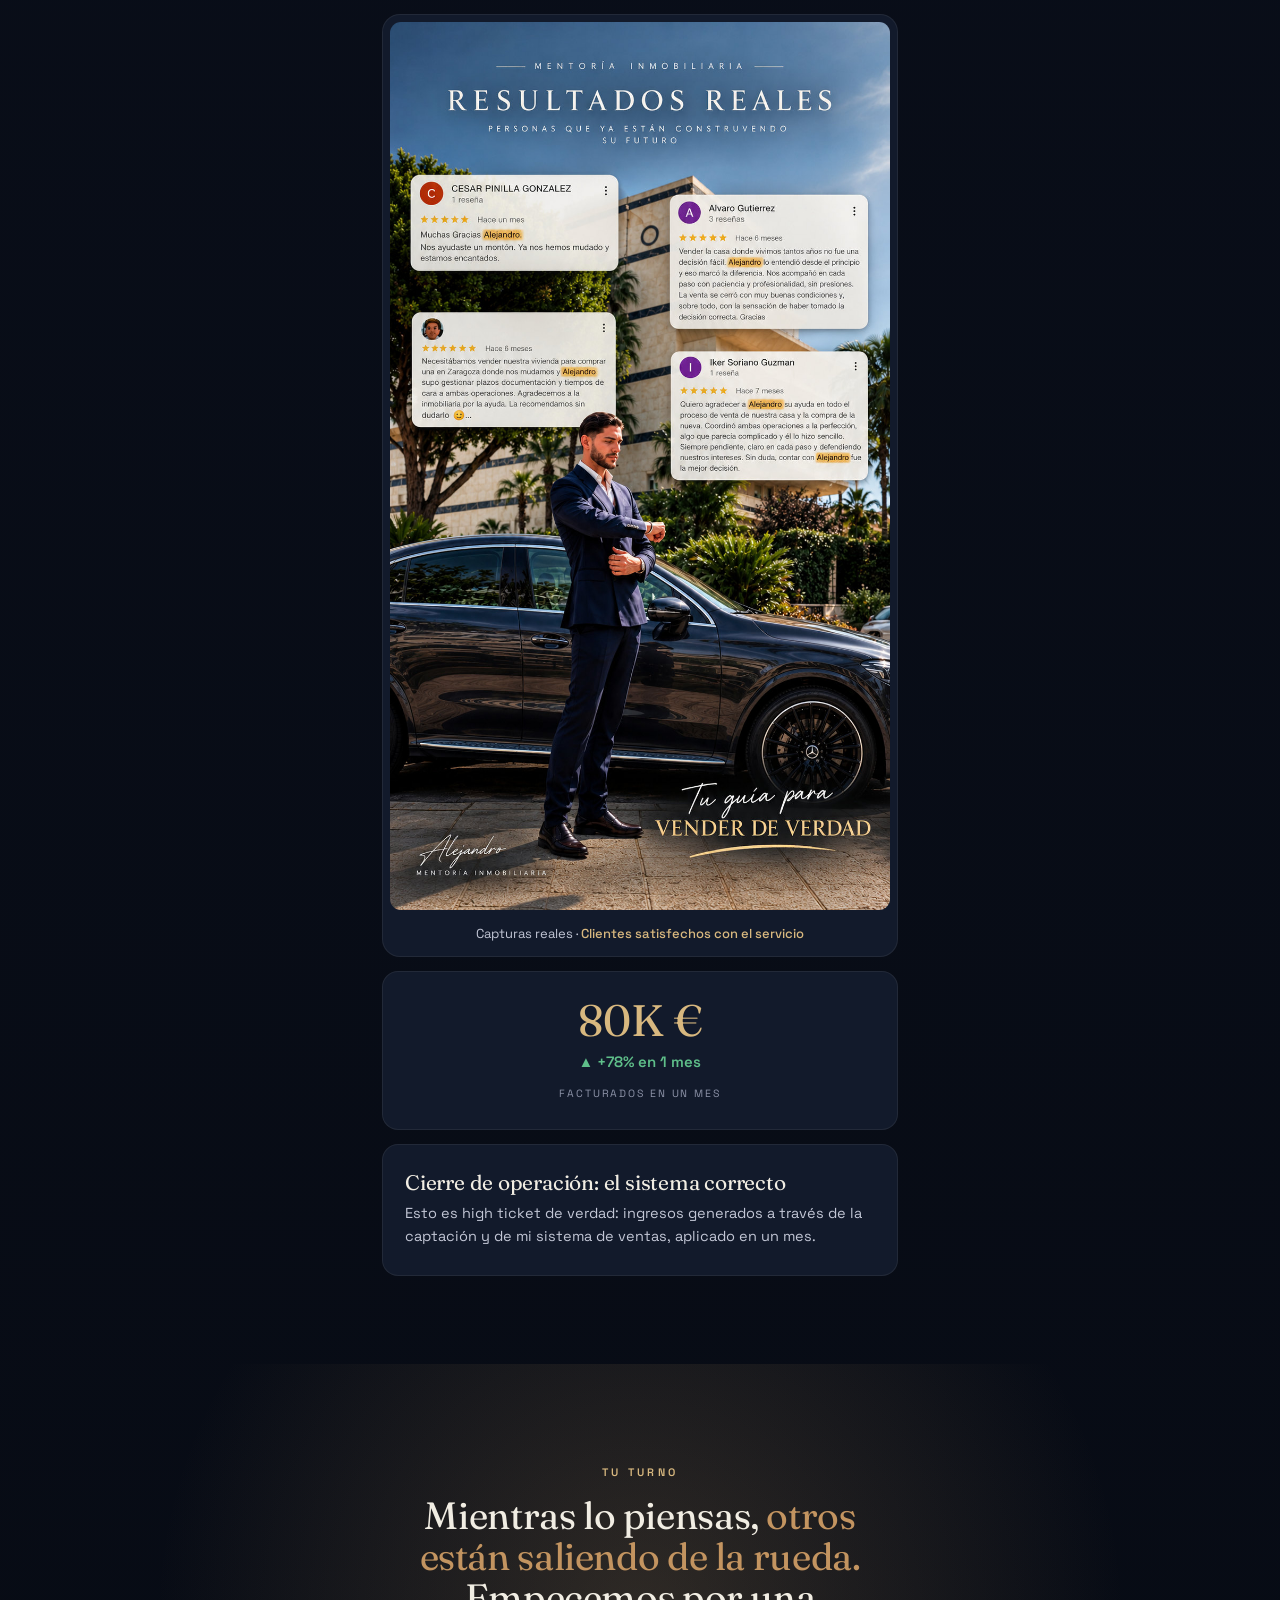
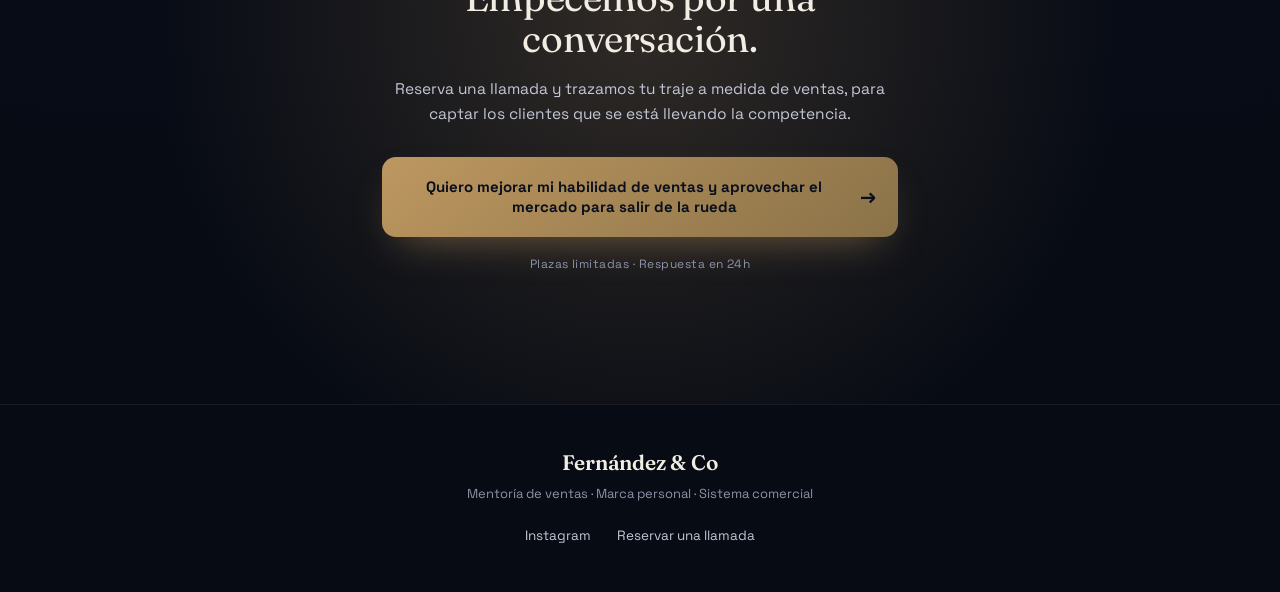
==== commit 54e2ca23: "Add files via upload" ====
--- a/index.html
+++ b/index.html
@@ -355,6 +355,21 @@
 .ap-card p+p{margin-top:16px;}
 .ap-pills{display:flex;flex-wrap:wrap;gap:10px;justify-content:center;margin-top:22px;}
 .ap-pill{border:1px solid var(--line);border-radius:999px;padding:11px 18px;font-size:14px;color:var(--ink-soft);}
+.ap-cases{margin-top:34px;text-align:center;}
+.ap-cases .eyebrow{display:block;}
+.ap-cases h3{font-size:clamp(24px,6.6vw,32px);margin:10px 0 8px;}
+.ap-cases .cases-sub{color:var(--ink-soft);font-size:14.5px;margin:0 auto 20px;max-width:420px;}
+.cases-track{display:flex;gap:12px;overflow-x:auto;scroll-snap-type:x mandatory;-webkit-overflow-scrolling:touch;position:relative;
+  align-items:flex-start;margin:0 -22px;padding:2px 22px 6px;scroll-padding-left:22px;scrollbar-width:none;transition:height .3s ease;text-align:left;}
+.cases-track::-webkit-scrollbar{display:none;}
+.case{flex:0 0 min(82%,380px);scroll-snap-align:start;margin:0;opacity:.5;transition:opacity .3s ease;}
+.case.on{opacity:1;}
+.case img{display:block;width:100%;height:auto;border-radius:14px;background:#fff;box-shadow:0 18px 40px -22px rgba(0,0,0,.85);}
+.cases-nav{display:flex;align-items:center;justify-content:center;gap:16px;margin-top:16px;}
+.cases-btn{width:40px;height:40px;border-radius:50%;border:1px solid var(--line);background:transparent;color:var(--ink-soft);font-size:16px;cursor:pointer;}
+.cases-btn:hover{border-color:var(--accent);color:var(--ink);}
+.cases-count{font-size:12px;letter-spacing:.18em;color:var(--ink-dim);min-width:64px;}
+.cases-note{margin-top:12px;font-size:11.5px;color:var(--ink-dim);}
 .ap-vid{display:block;margin-top:28px;font-size:11px;letter-spacing:.18em;text-transform:uppercase;color:var(--ink-dim);}
 .ap-vid:hover{color:var(--accent-bright);}
 .ap-preview,.ap-fail{display:none;margin-top:18px;font-size:12.5px;line-height:1.5;color:#e08a92;}
@@ -595,6 +610,14 @@
       <p>Valoramos mucho el tiempo de cada persona y esto es lo mínimo que pedimos a cambio. ¡Espero conocerte pronto! 🤝</p>
     </div>
     <div class="ap-pills"><span class="ap-pill">🔒 Plazas limitadas</span><span class="ap-pill">👥 Selección 1 a 1</span><span class="ap-pill">⏱️ Respuesta en 24h</span></div>
+    <div class="ap-cases" id="apCases">
+      <span class="eyebrow">RESEÑAS EN GOOGLE</span>
+      <h3>Casos reales, <em>documentados</em></h3>
+      <p class="cases-sub">Reseñas que cada cliente dejó en Google tras su operación. Desliza para verlas.</p>
+      <div class="cases-track" id="casesTrack" tabindex="0" aria-label="Reseñas de clientes"><figure class="case"><img src="[data-uri]" width="369" height="144" alt="Reseña real de un cliente en Google, 5 estrellas" loading="lazy" decoding="async"></figure><figure class="case"><img src="[data-uri]" width="403" height="144" alt="Reseña real de un cliente en Google, 5 estrellas" loading="lazy" decoding="async"></figure><figure class="case"><img src="[data-uri]" width="378" height="123" alt="Reseña real de un cliente en Google, 5 estrellas" loading="lazy" decoding="async"></figure><figure class="case"><img src="[data-uri]" width="374" height="166" alt="Reseña real de un cliente en Google, 5 estrellas" loading="lazy" decoding="async"></figure><figure class="case"><img src="[data-uri]" width="385" height="184" alt="Reseña real de un cliente en Google, 5 estrellas" loading="lazy" decoding="async"></figure><figure class="case"><img src="[data-uri]" width="371" height="102" alt="Reseña real de un cliente en Google, 5 estrellas" loading="lazy" decoding="async"></figure><figure class="case"><img src="[data-uri]" width="385" height="184" alt="Reseña real de un cliente en Google, 5 estrellas" loading="lazy" decoding="async"></figure><figure class="case"><img src="[data-uri]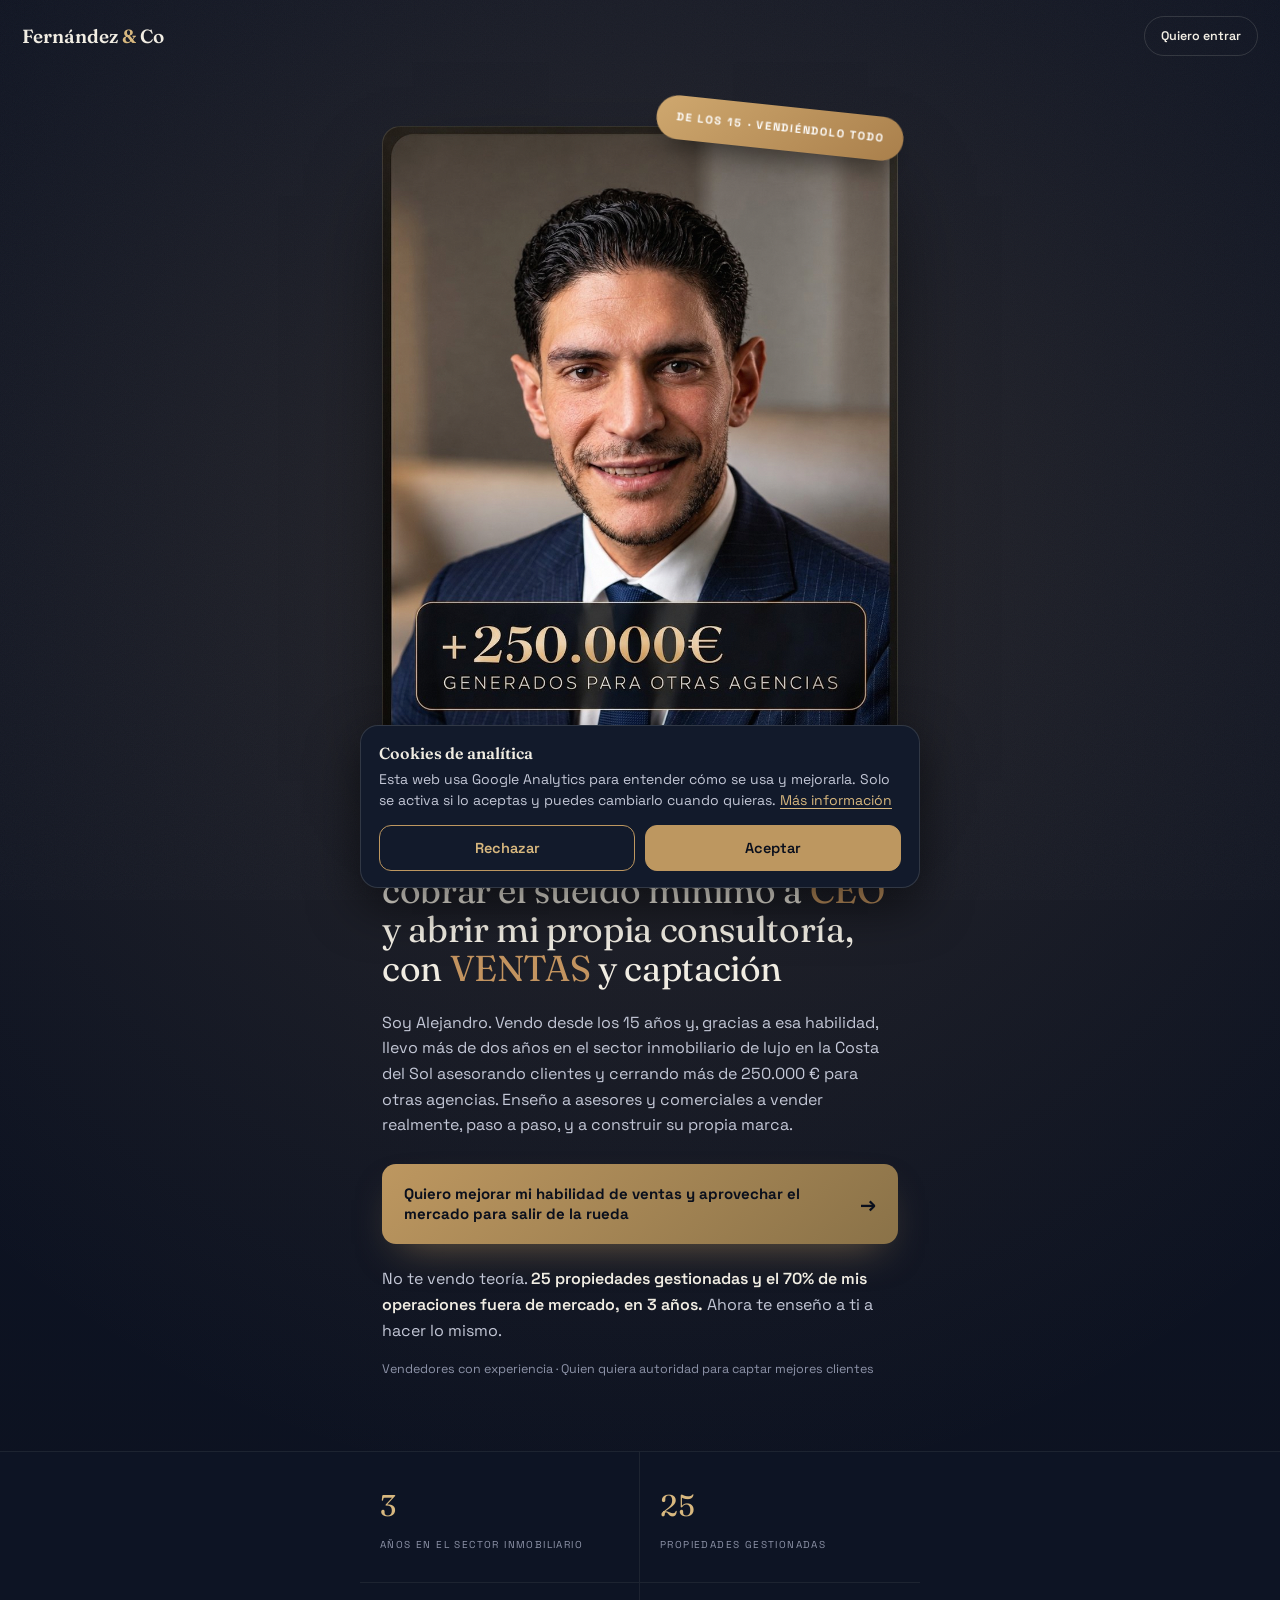
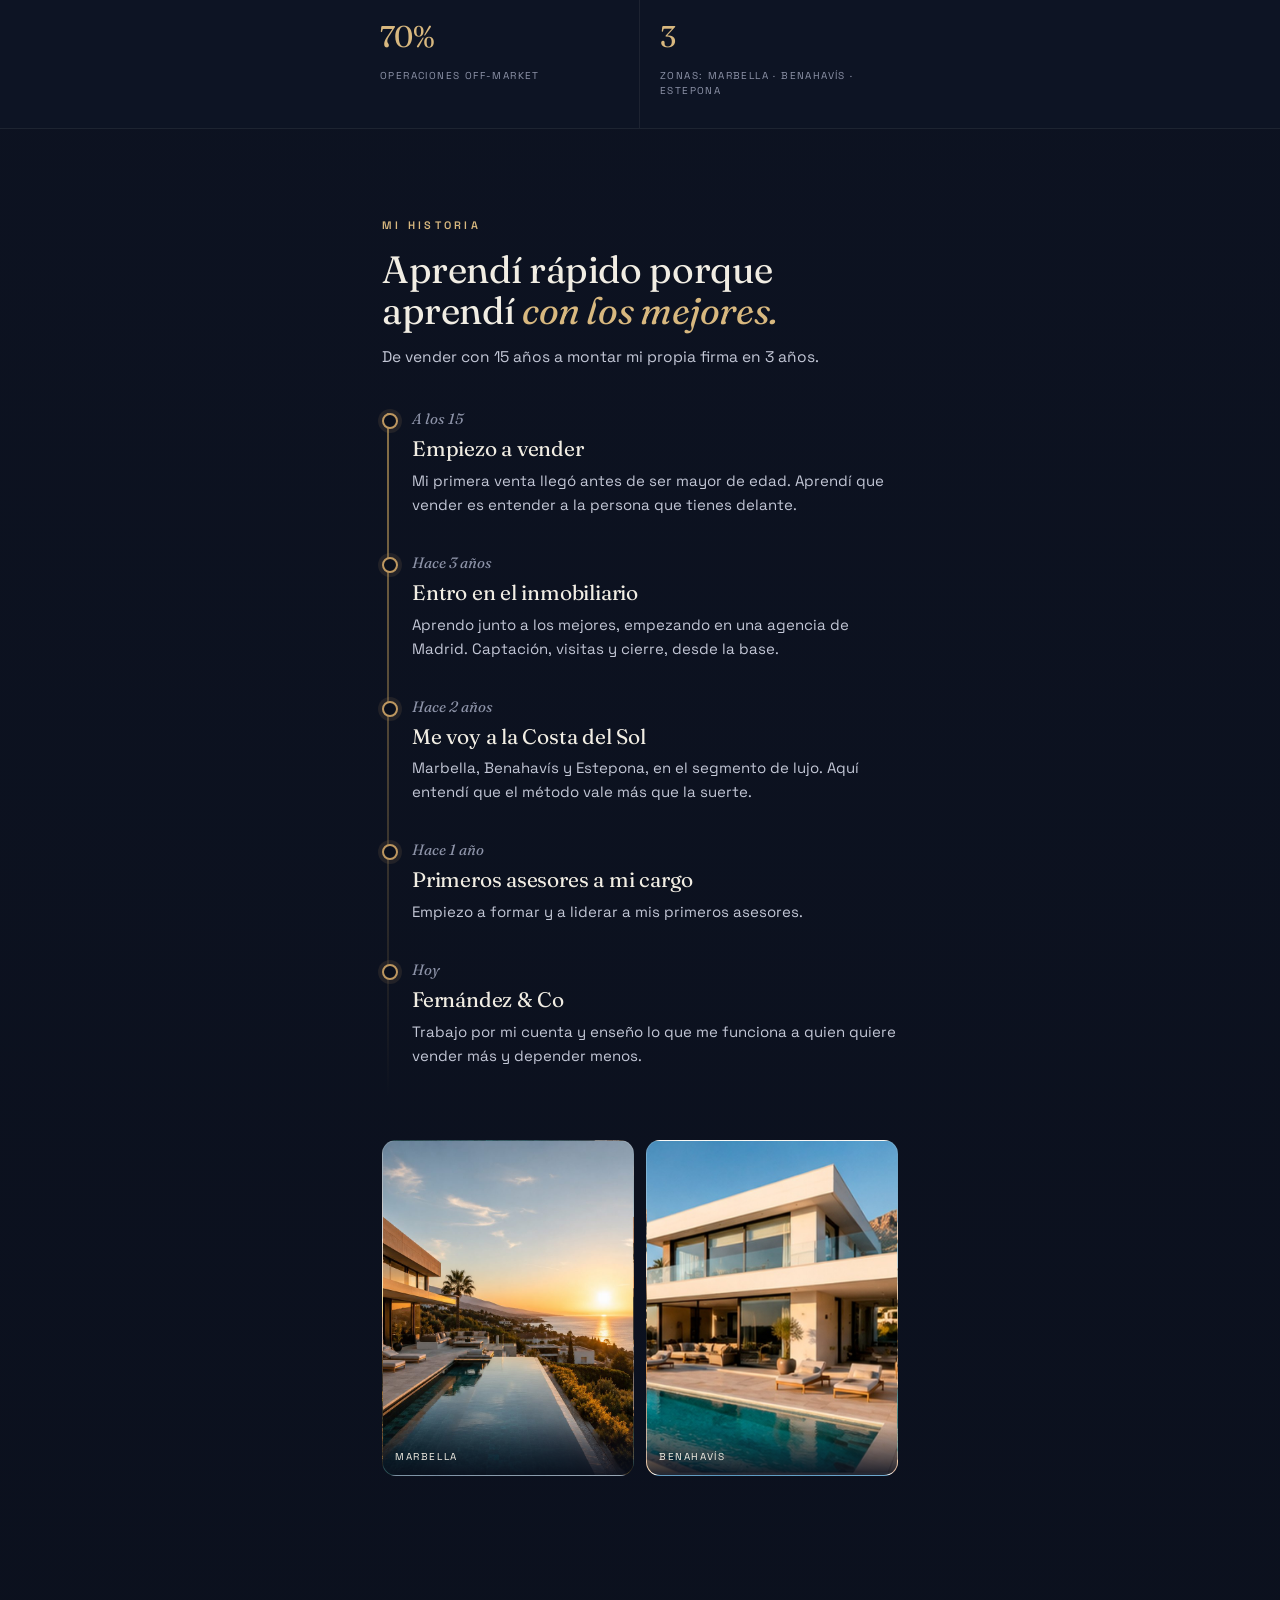
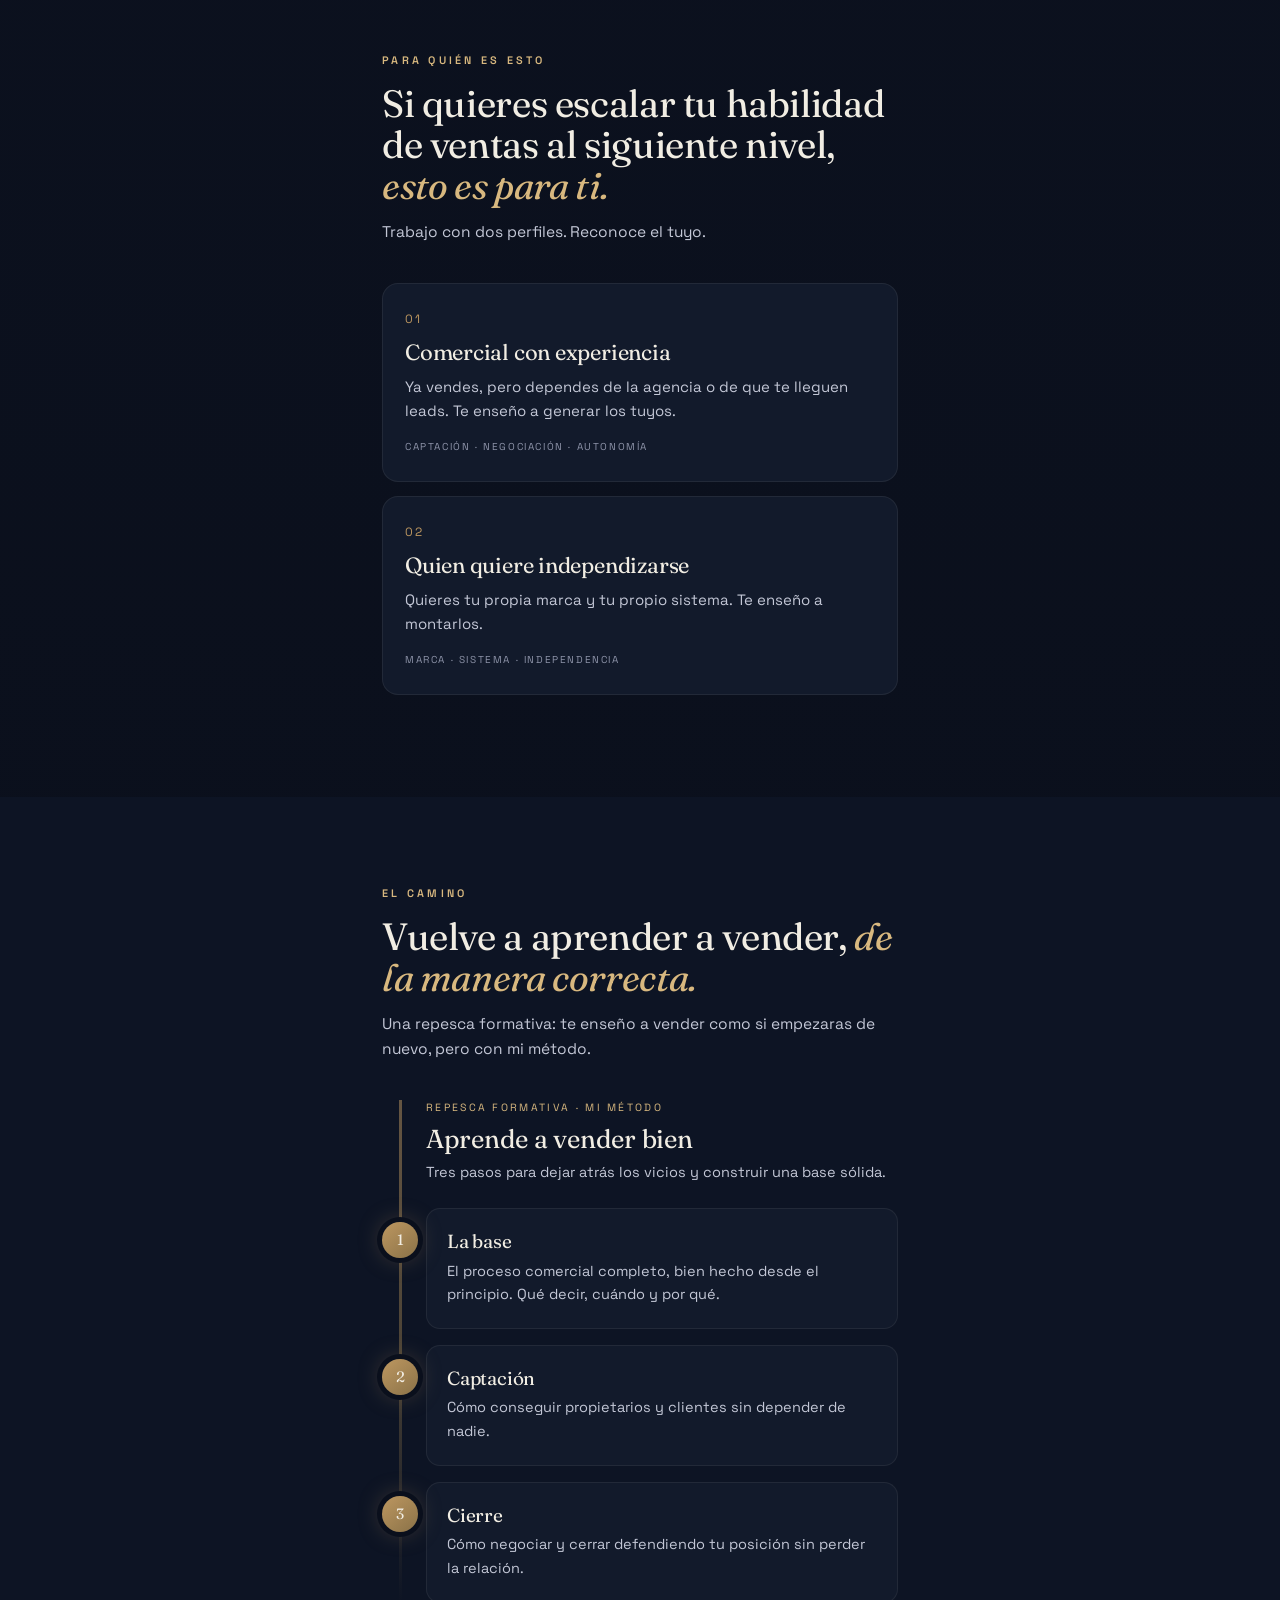
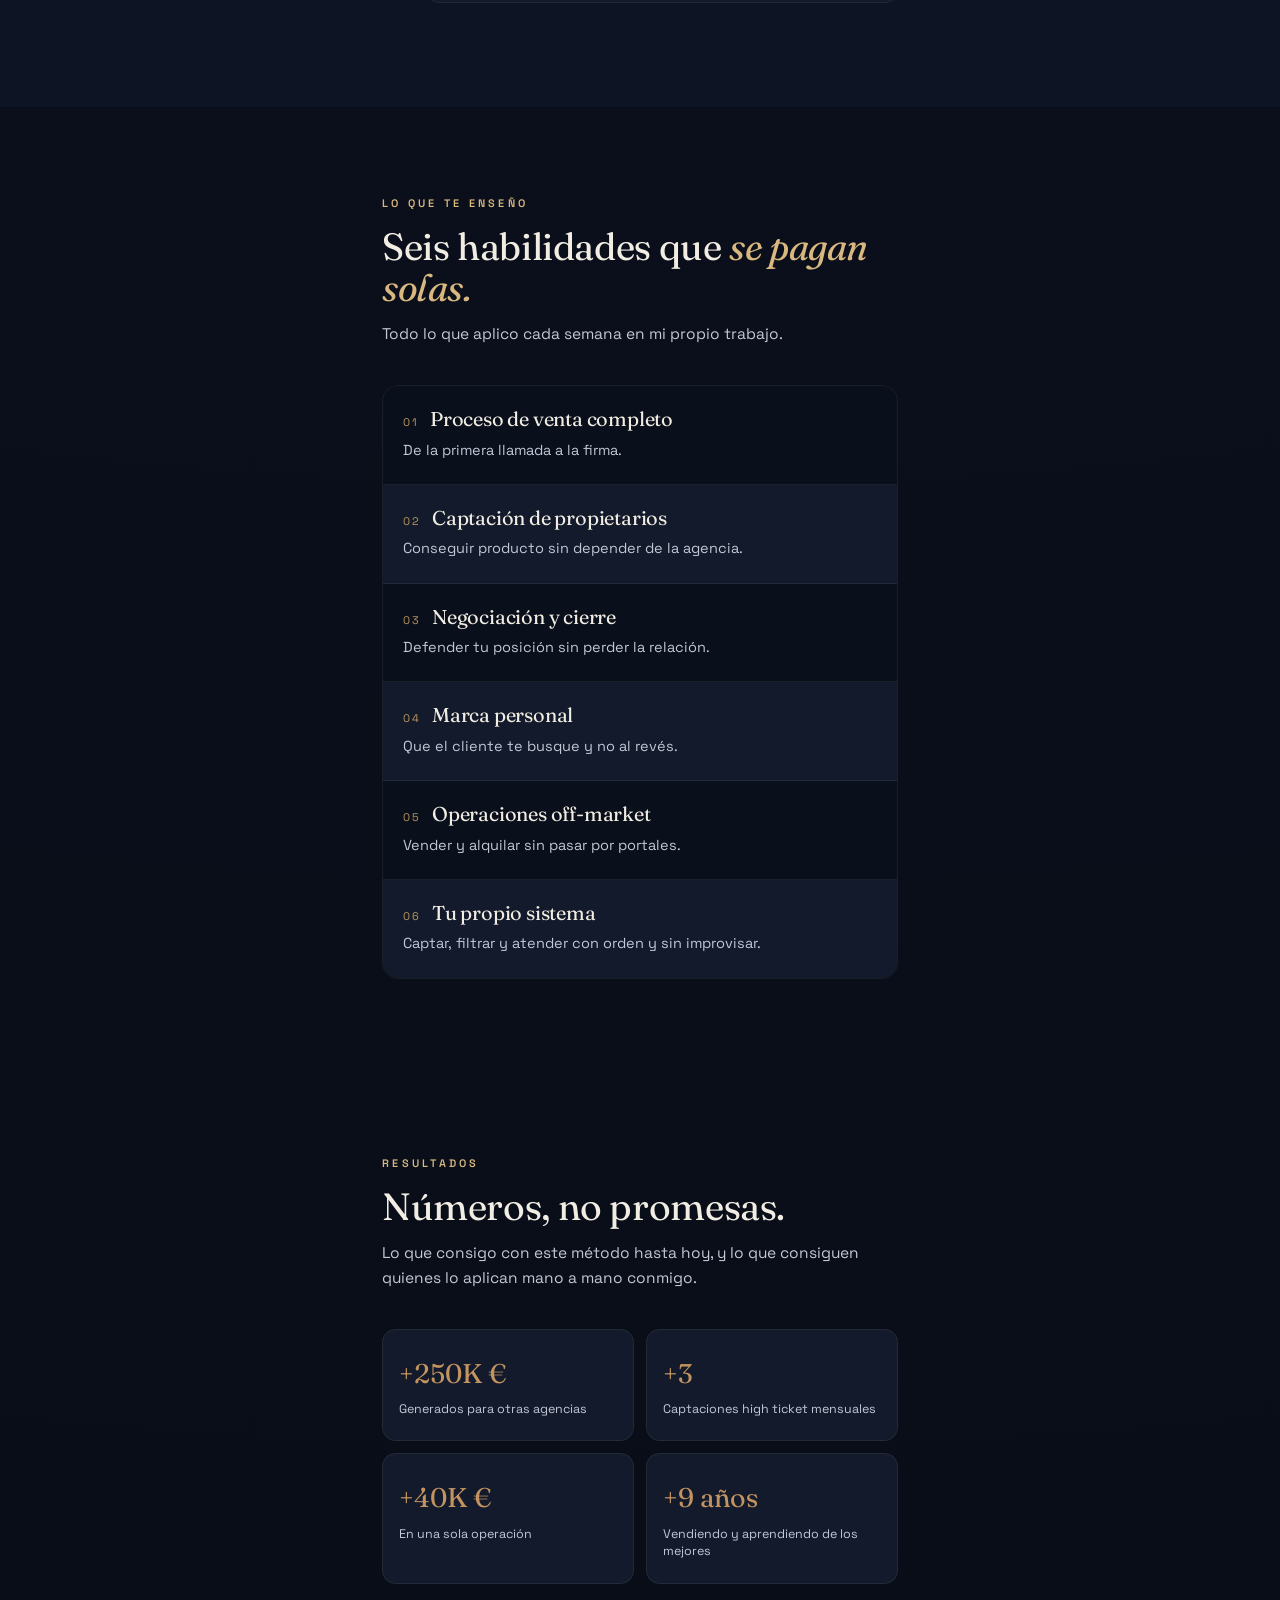
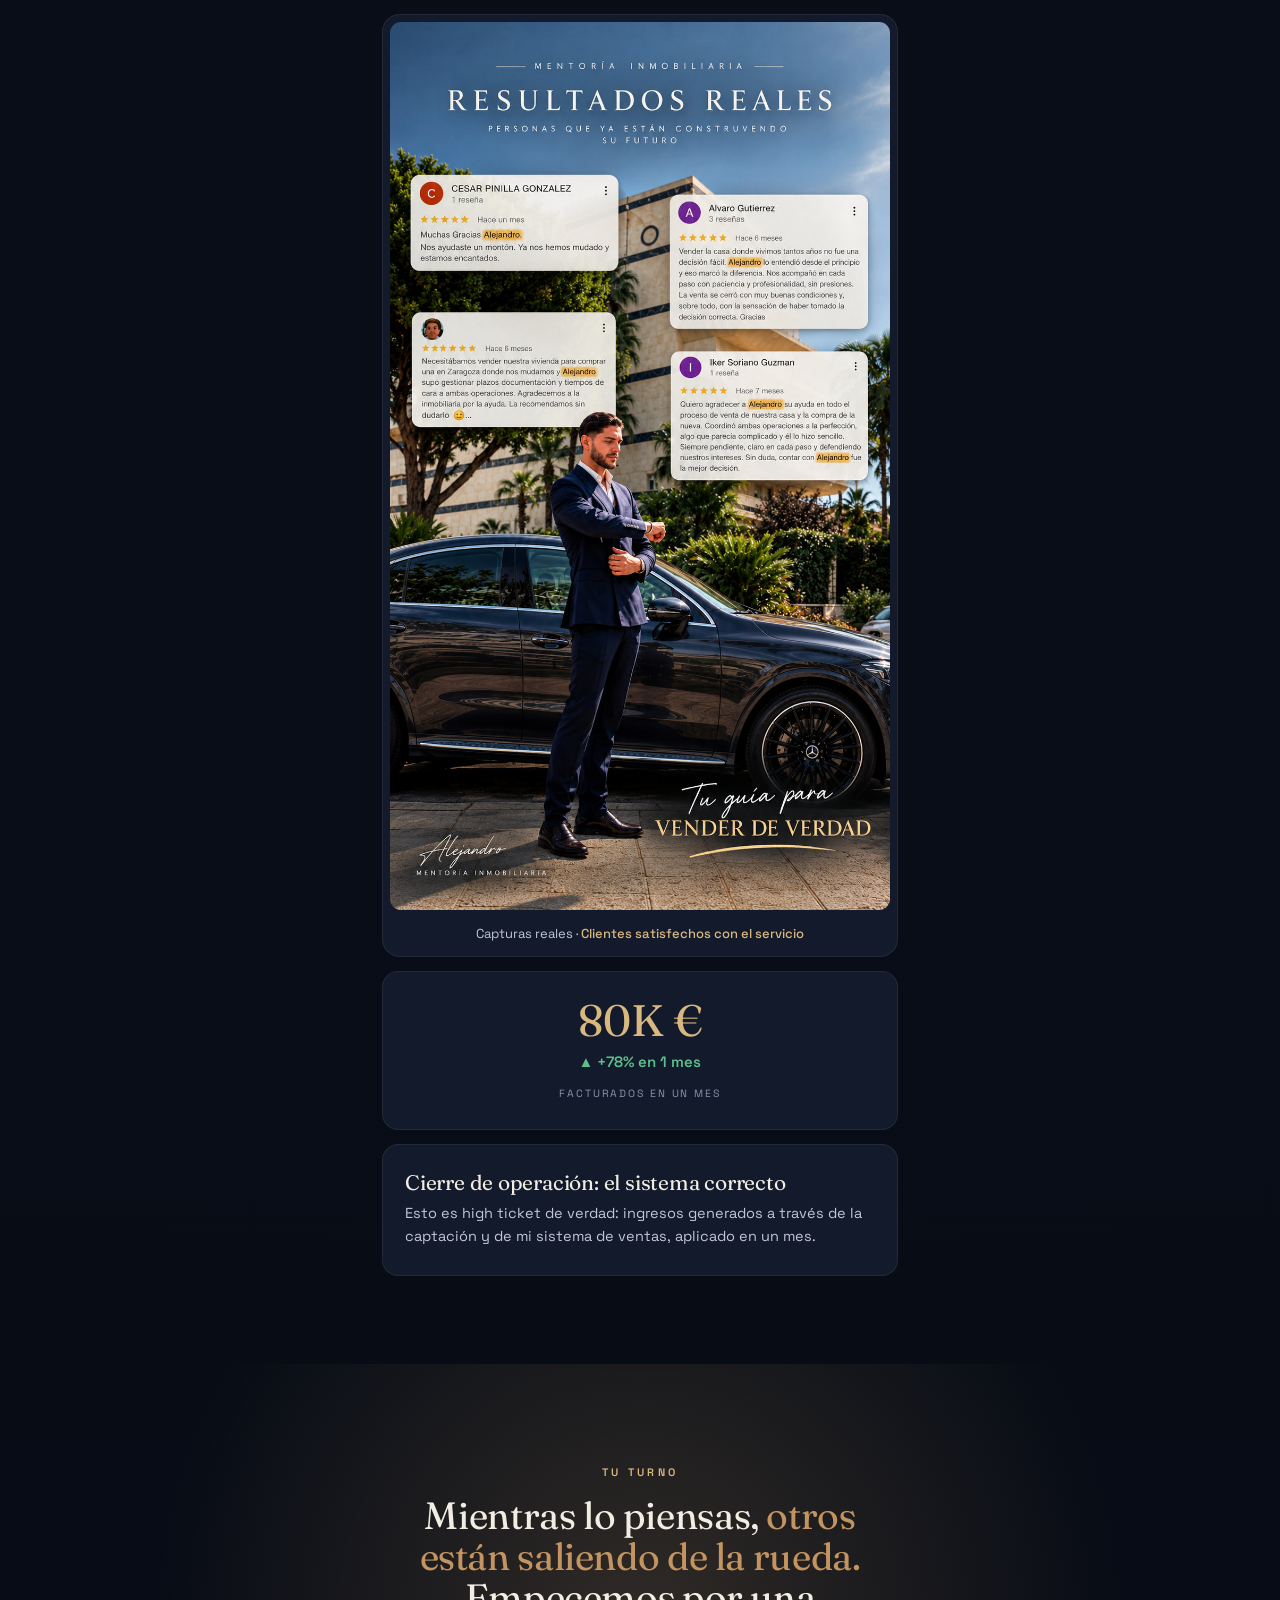
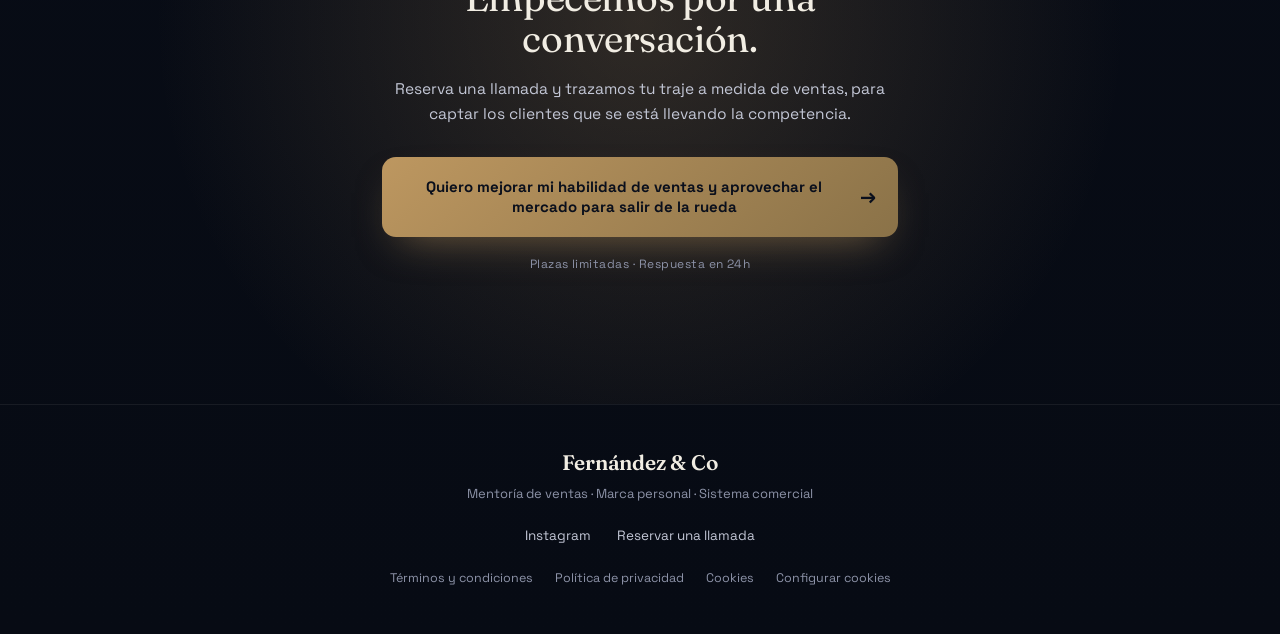
